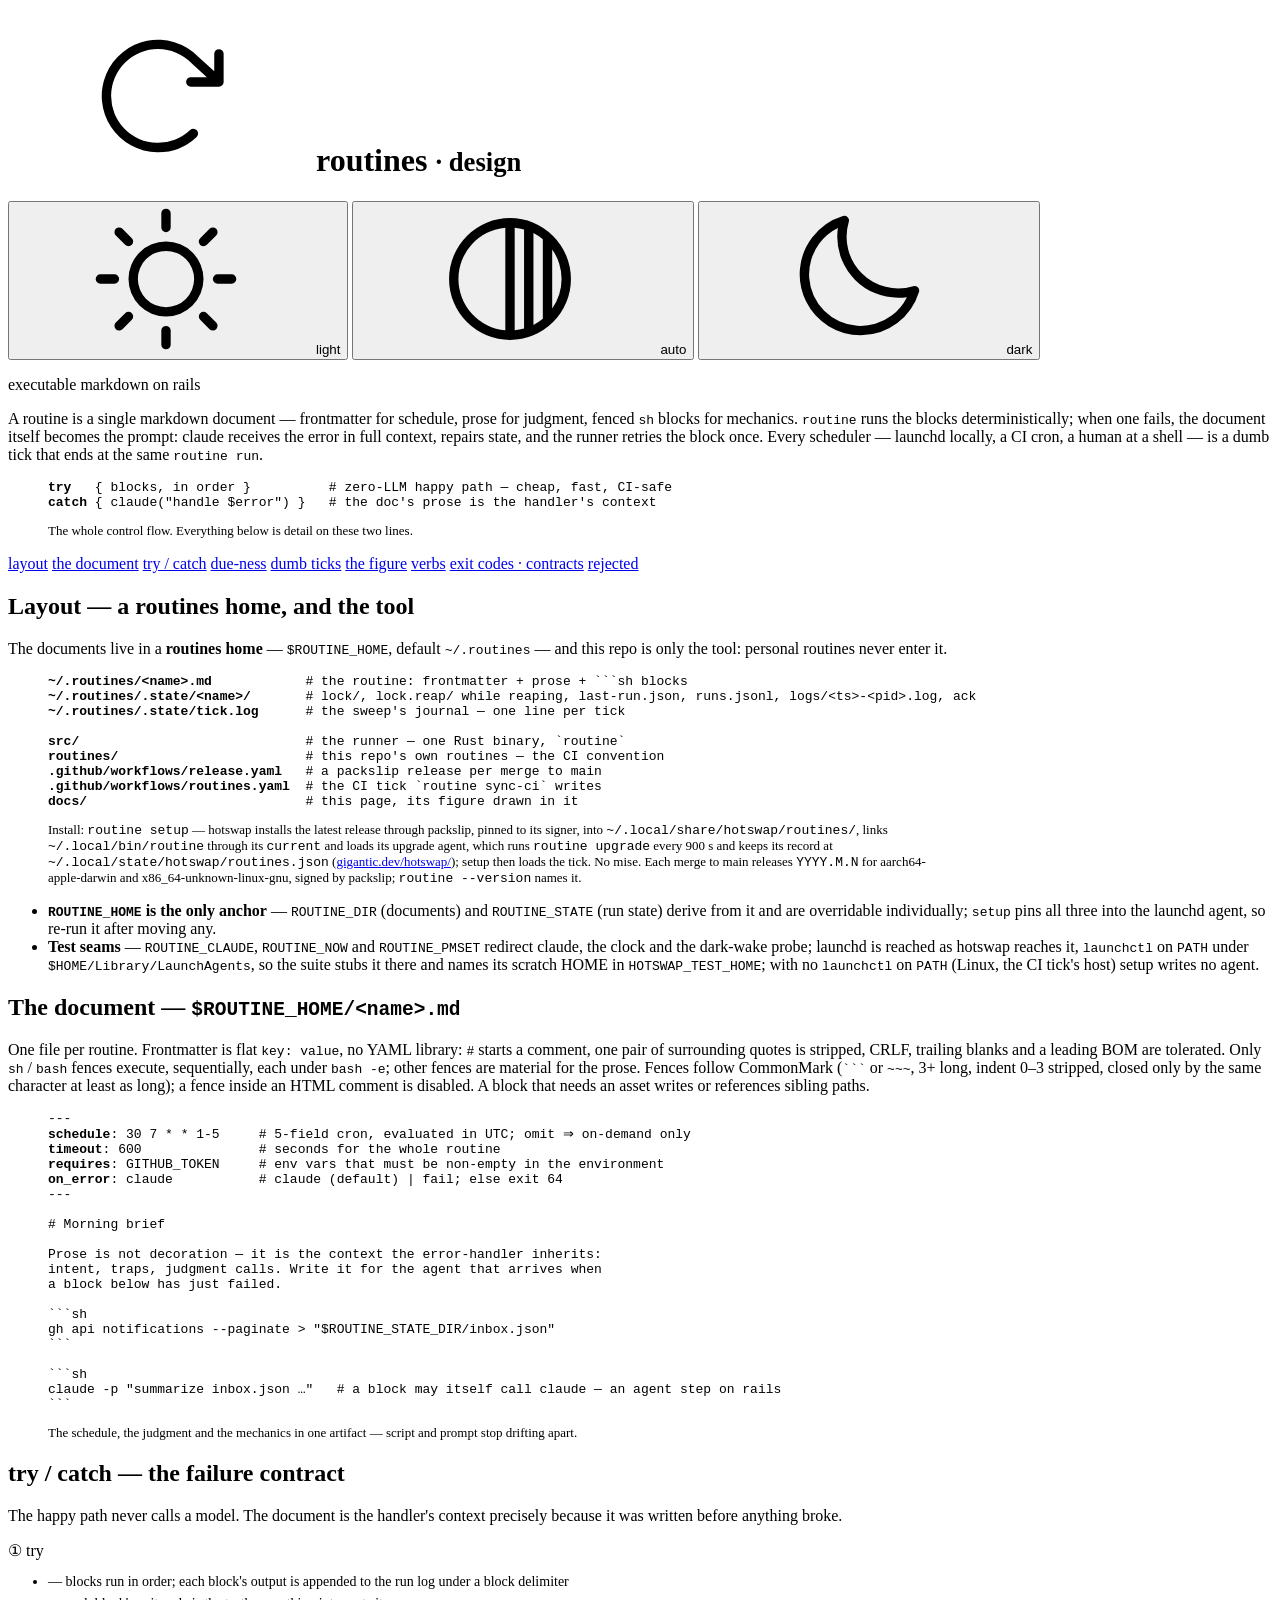
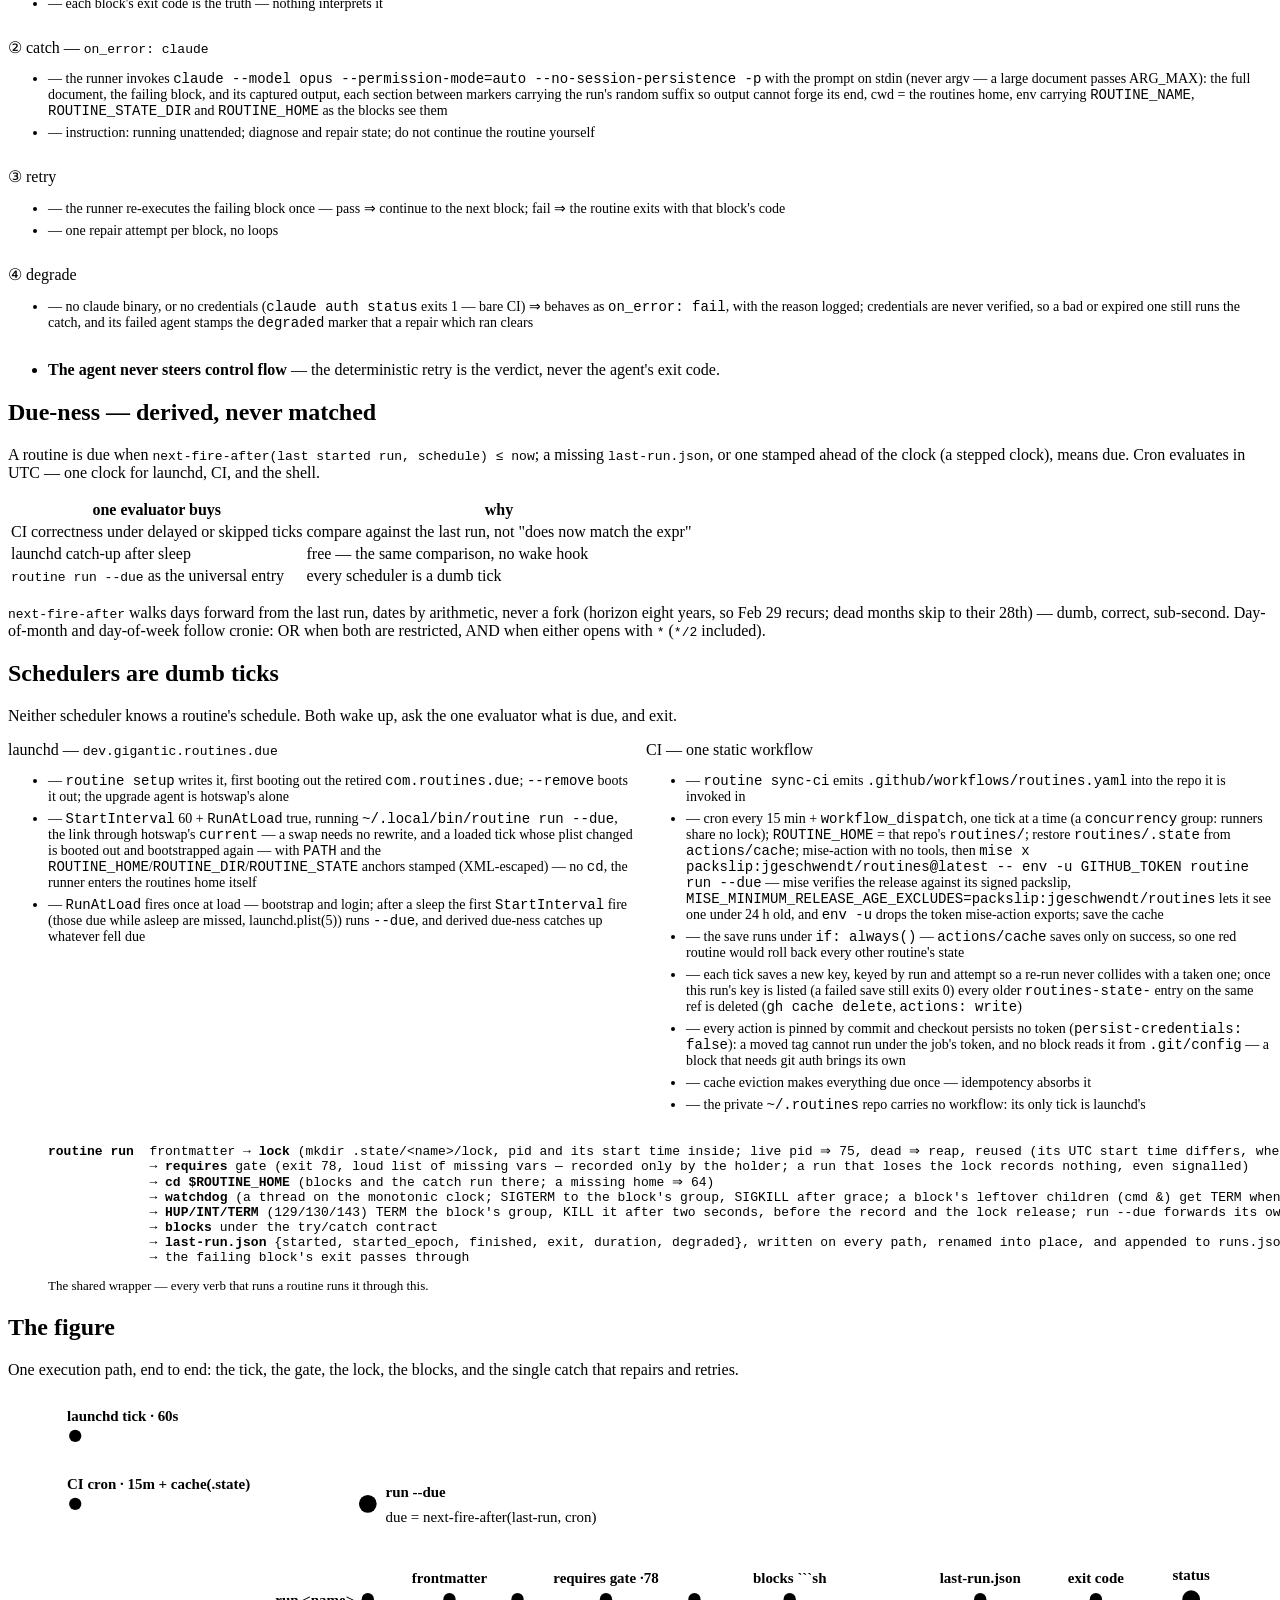
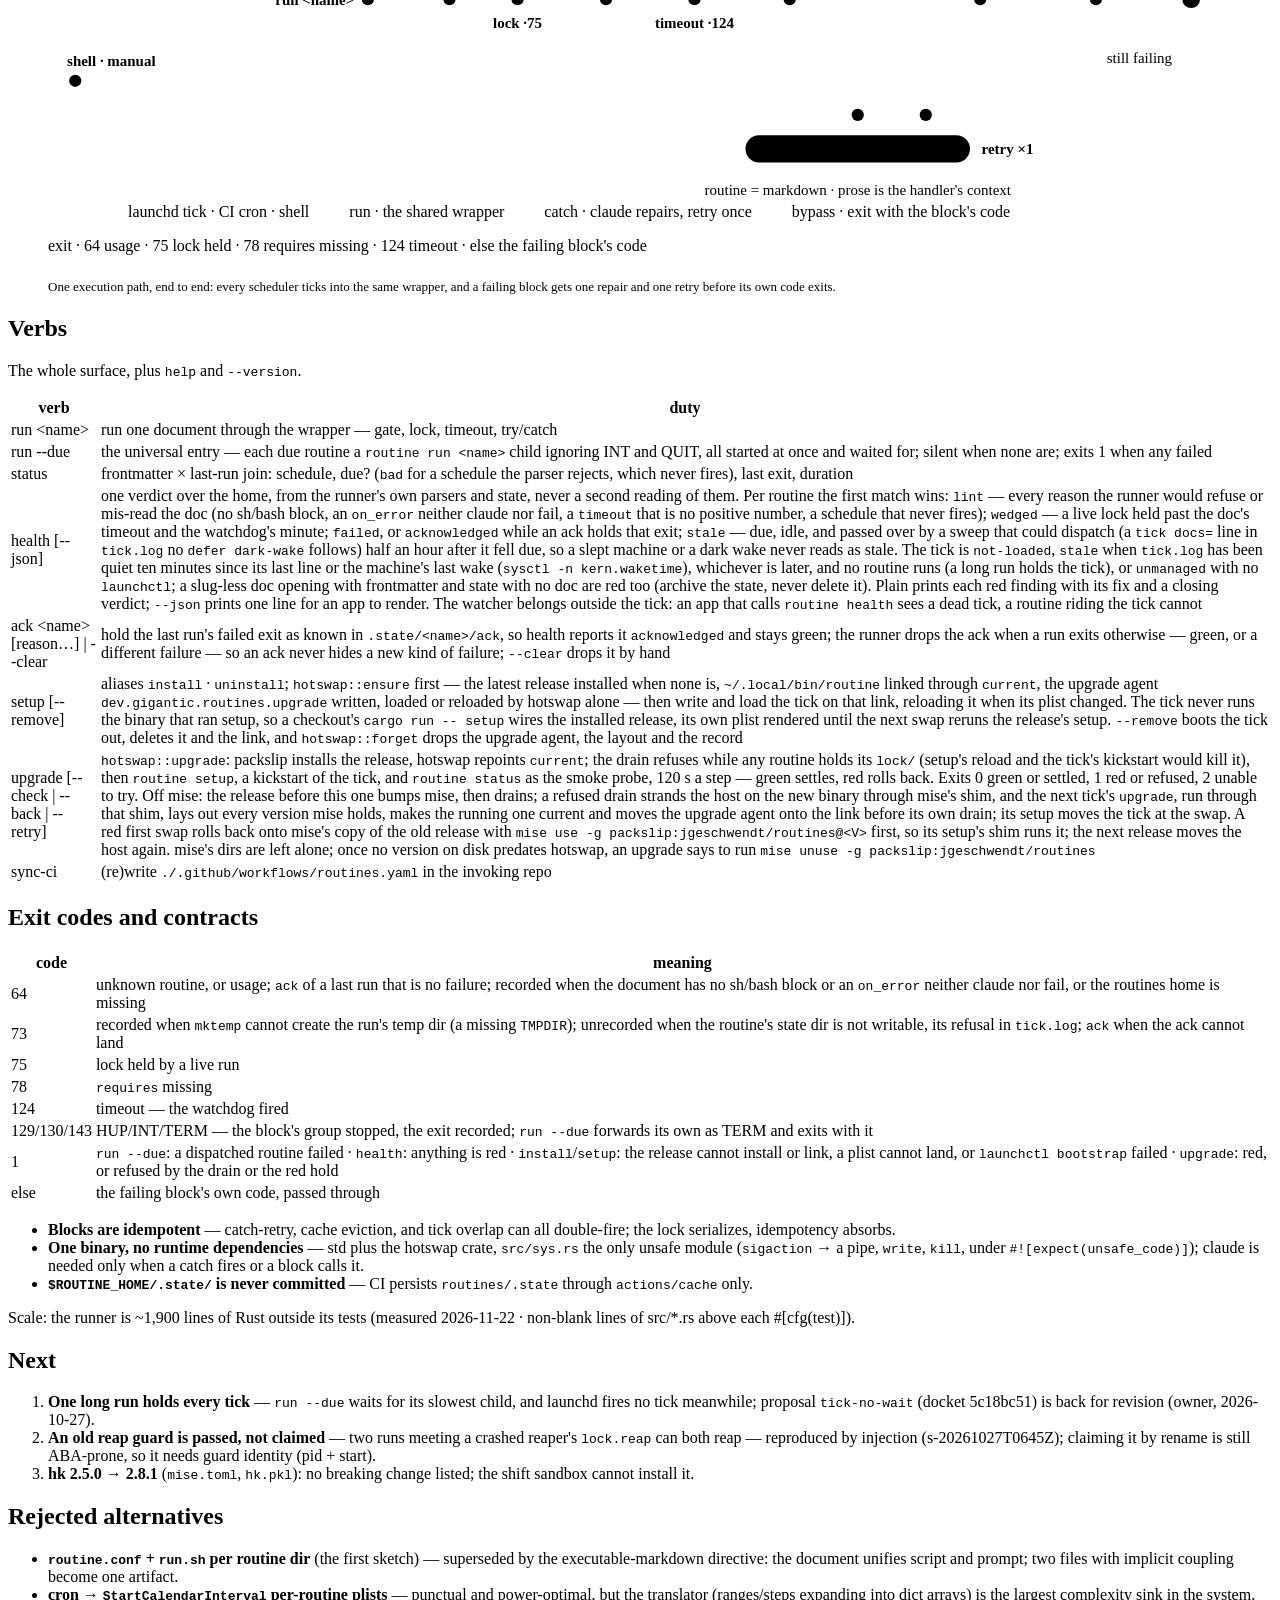
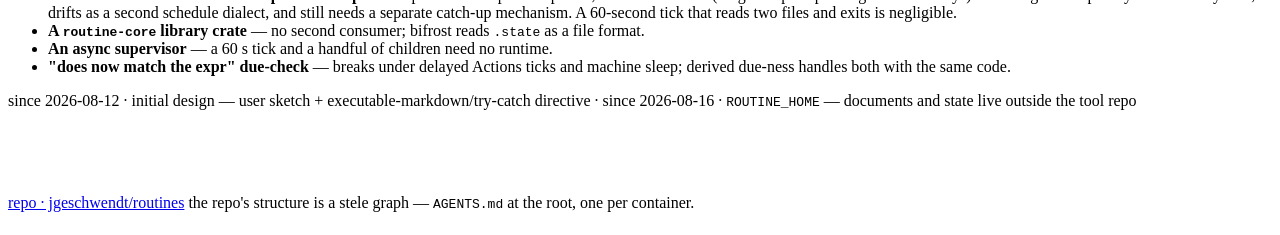
==== docs/index.html @ f1cdd120 "health: a wake is not a stale tick The tick's quiet is measured from the later of tick.log's last li" ====
<!doctype html>
<html lang="en" class="ui">
<head>
<meta charset="utf-8" />
<meta name="viewport" content="width=device-width, initial-scale=1" />
<title>routines — design</title>
<link rel="stylesheet" href="https://gigantic.dev/ui/ui.css" />
<link rel="stylesheet" href="https://gigantic.dev/ui/docs.css" />
<link rel="stylesheet" href="page.css" />
<link rel="icon" href="data:image/svg+xml,%3Csvg xmlns='http://www.w3.org/2000/svg' viewBox='0 0 16 16'%3E%3Crect width='16' height='16' rx='3' fill='%23476349'/%3E%3Cg transform='translate(2.4 2.4) scale(0.0437)' fill='white'%3E%3Cpath d='M240,56v48a8,8,0,0,1-8,8H184a8,8,0,0,1,0-16H211.4L184.81,71.64l-.25-.24a80,80,0,1,0-1.67,114.78,8,8,0,0,1,11,11.63A95.44,95.44,0,0,1,128,224h-1.32A96,96,0,1,1,195.75,60L224,85.8V56a8,8,0,1,1,16,0Z'/%3E%3C/g%3E%3C/svg%3E" />
</head>
<body data-page="design">
<svg xmlns="http://www.w3.org/2000/svg" style="display:none" aria-hidden="true">
<!-- Phosphor Icons (regular), MIT (c) 2023 Phosphor Icons — via jgeschwendt/ui icons/ -->
<symbol id="ph-arrow-clockwise" viewBox="0 0 256 256" fill="currentColor"><path d="M240,56v48a8,8,0,0,1-8,8H184a8,8,0,0,1,0-16H211.4L184.81,71.64l-.25-.24a80,80,0,1,0-1.67,114.78,8,8,0,0,1,11,11.63A95.44,95.44,0,0,1,128,224h-1.32A96,96,0,1,1,195.75,60L224,85.8V56a8,8,0,1,1,16,0Z"/></symbol>
<symbol id="ph-circle-half" viewBox="0 0 256 256" fill="currentColor"><path d="M128,24A104,104,0,1,0,232,128,104.11,104.11,0,0,0,128,24Zm8,16.37a86.4,86.4,0,0,1,16,3V212.67a86.4,86.4,0,0,1-16,3Zm32,9.26a87.81,87.81,0,0,1,16,10.54V195.83a87.81,87.81,0,0,1-16,10.54ZM40,128a88.11,88.11,0,0,1,80-87.63V215.63A88.11,88.11,0,0,1,40,128Zm160,50.54V77.46a87.82,87.82,0,0,1,0,101.08Z"/></symbol>
<symbol id="ph-moon" viewBox="0 0 256 256" fill="currentColor"><path d="M233.54,142.23a8,8,0,0,0-8-2,88.08,88.08,0,0,1-109.8-109.8,8,8,0,0,0-10-10,104.84,104.84,0,0,0-52.91,37A104,104,0,0,0,136,224a103.09,103.09,0,0,0,62.52-20.88,104.84,104.84,0,0,0,37-52.91A8,8,0,0,0,233.54,142.23ZM188.9,190.34A88,88,0,0,1,65.66,67.11a89,89,0,0,1,31.4-26A106,106,0,0,0,96,56,104.11,104.11,0,0,0,200,160a106,106,0,0,0,14.92-1.06A89,89,0,0,1,188.9,190.34Z"/></symbol>
<symbol id="ph-sun" viewBox="0 0 256 256" fill="currentColor"><path d="M120,40V16a8,8,0,0,1,16,0V40a8,8,0,0,1-16,0Zm72,88a64,64,0,1,1-64-64A64.07,64.07,0,0,1,192,128Zm-16,0a48,48,0,1,0-48,48A48.05,48.05,0,0,0,176,128ZM58.34,69.66A8,8,0,0,0,69.66,58.34l-16-16A8,8,0,0,0,42.34,53.66Zm0,116.68-16,16a8,8,0,0,0,11.32,11.32l16-16a8,8,0,0,0-11.32-11.32ZM192,72a8,8,0,0,0,5.66-2.34l16-16a8,8,0,0,0-11.32-11.32l-16,16A8,8,0,0,0,192,72Zm5.66,114.34a8,8,0,0,0-11.32,11.32l16,16a8,8,0,0,0,11.32-11.32ZM48,128a8,8,0,0,0-8-8H16a8,8,0,0,0,0,16H40A8,8,0,0,0,48,128Zm80,80a8,8,0,0,0-8,8v24a8,8,0,0,0,16,0V216A8,8,0,0,0,128,208Zm112-88H216a8,8,0,0,0,0,16h24a8,8,0,0,0,0-16Z"/></symbol>
</svg>

<header class="appbar">
  <h1 class="appbar-title">
    <svg class="icon" aria-hidden="true"><use href="#ph-arrow-clockwise" /></svg>
    routines <small>· design</small>
  </h1>
  <span class="spacer"></span>
  <div class="segmented" role="group" aria-label="theme">
    <button type="button" data-theme-set="light" aria-pressed="false" title="light">
      <svg class="icon icon-sm" aria-hidden="true"><use href="#ph-sun" /></svg>light
    </button>
    <button type="button" data-theme-set="auto" aria-pressed="true" title="follow the system">
      <svg class="icon icon-sm" aria-hidden="true"><use href="#ph-circle-half" /></svg>auto
    </button>
    <button type="button" data-theme-set="dark" aria-pressed="false" title="dark">
      <svg class="icon icon-sm" aria-hidden="true"><use href="#ph-moon" /></svg>dark
    </button>
  </div>
</header>

<main class="docs-shell" data-container>

<header class="stack">
  <p class="eyebrow">executable markdown on rails</p>
  <p class="lead docs-lead">A routine is a single markdown document — frontmatter for schedule,
    prose for judgment, fenced <code class="code">sh</code> blocks for mechanics.
    <code class="code">routine</code> runs the blocks deterministically; when one
    fails, the document itself becomes the prompt: claude receives the error in full
    context, repairs state, and the runner retries the block once. Every scheduler —
    launchd locally, a CI cron, a human at a shell — is a dumb tick that ends at the
    same <code class="code">routine run</code>.</p>
  <figure class="snippet-figure">
<pre class="snippet"><b>try</b>   { blocks, in order }          <i># zero-LLM happy path — cheap, fast, CI-safe</i>
<b>catch</b> { claude("handle $error") }   <i># the doc's prose is the handler's context</i></pre>
    <figcaption>The whole control flow. Everything below is detail on these two lines.</figcaption>
  </figure>
  <nav class="row docs-toc" aria-label="sections">
    <a class="pill" href="#layout">layout</a>
    <a class="pill" href="#document">the document</a>
    <a class="pill" href="#try-catch">try / catch</a>
    <a class="pill" href="#due-ness">due-ness</a>
    <a class="pill" href="#ticks">dumb ticks</a>
    <a class="pill" href="#figure">the figure</a>
    <a class="pill" href="#verbs">verbs</a>
    <a class="pill" href="#contracts">exit codes · contracts</a>
    <a class="pill" href="#rejected">rejected</a>
  </nav>
</header>

<section class="docs-section" id="layout" data-component="layout">
  <header>
    <h2 class="h2">Layout — a routines home, and the tool</h2>
    <p class="docs-note">The documents live in a <b>routines home</b> —
      <code class="code">$ROUTINE_HOME</code>, default <code class="code">~/.routines</code> —
      and this repo is only the tool: personal routines never enter it.</p>
  </header>
  <figure class="snippet-figure">
<pre class="snippet"><b>~/.routines/&lt;name&gt;.md</b>            <i># the routine: frontmatter + prose + ```sh blocks</i>
<b>~/.routines/.state/&lt;name&gt;/</b>       <i># lock/, lock.reap/ while reaping, last-run.json, runs.jsonl, logs/&lt;ts&gt;-&lt;pid&gt;.log, ack</i>
<b>~/.routines/.state/tick.log</b>      <i># the sweep's journal — one line per tick</i>

<b>src/</b>                             <i># the runner — one Rust binary, `routine`</i>
<b>routines/</b>                        <i># this repo's own routines — the CI convention</i>
<b>.github/workflows/release.yaml</b>   <i># a packslip release per merge to main</i>
<b>.github/workflows/routines.yaml</b>  <i># the CI tick `routine sync-ci` writes</i>
<b>docs/</b>                            <i># this page, its figure drawn in it</i></pre>
    <figcaption>Install: <code class="code">routine setup</code> — hotswap installs the latest release through packslip, pinned to its signer, into <code class="code">~/.local/share/hotswap/routines/</code>, links <code class="code">~/.local/bin/routine</code> through its <code class="code">current</code> and loads its upgrade agent, which runs <code class="code">routine upgrade</code> every 900 s and keeps its record at <code class="code">~/.local/state/hotswap/routines.json</code> (<a href="https://gigantic.dev/hotswap/">gigantic.dev/hotswap/</a>); setup then loads the tick. No mise. Each merge to main releases <code class="code">YYYY.M.N</code> for aarch64-apple-darwin and x86_64-unknown-linux-gnu, signed by packslip; <code class="code">routine --version</code> names it.</figcaption>
  </figure>
  <ul class="stack" role="list">
    <li data-anchor="home"><strong><code class="code">ROUTINE_HOME</code> is the only anchor</strong> — <code class="code">ROUTINE_DIR</code> (documents) and <code class="code">ROUTINE_STATE</code> (run state) derive from it and are overridable individually; <code class="code">setup</code> pins all three into the launchd agent, so re-run it after moving any.</li>
    <li data-anchor="seams"><strong>Test seams</strong> — <code class="code">ROUTINE_CLAUDE</code>, <code class="code">ROUTINE_NOW</code> and <code class="code">ROUTINE_PMSET</code> redirect claude, the clock and the dark-wake probe; launchd is reached as hotswap reaches it, <code class="code">launchctl</code> on <code class="code">PATH</code> under <code class="code">$HOME/Library/LaunchAgents</code>, so the suite stubs it there and names its scratch HOME in <code class="code">HOTSWAP_TEST_HOME</code>; with no <code class="code">launchctl</code> on <code class="code">PATH</code> (Linux, the CI tick's host) setup writes no agent.</li>
  </ul>
</section>

<section class="docs-section" id="document" data-component="document">
  <header>
    <h2 class="h2">The document — <code class="code">$ROUTINE_HOME/&lt;name&gt;.md</code></h2>
    <p class="docs-note">One file per routine. Frontmatter is flat
      <code class="code">key: value</code>, no YAML library: <code class="code"> #</code> starts a comment,
      one pair of surrounding quotes is stripped, CRLF, trailing blanks and a leading BOM are tolerated.
      Only <code class="code">sh</code> / <code class="code">bash</code> fences execute,
      sequentially, each under <code class="code">bash -e</code>; other fences are
      material for the prose. Fences follow CommonMark (<code class="code">```</code> or
      <code class="code">~~~</code>, 3+ long, indent 0–3 stripped, closed only by the same
      character at least as long); a fence inside an HTML comment is disabled. A block that needs an asset writes or references
      sibling paths.</p>
  </header>
  <figure class="snippet-figure">
<pre class="snippet">---
<b>schedule</b>: 30 7 * * 1-5     <i># 5-field cron, evaluated in UTC; omit ⇒ on-demand only</i>
<b>timeout</b>: 600               <i># seconds for the whole routine</i>
<b>requires</b>: GITHUB_TOKEN     <i># env vars that must be non-empty in the environment</i>
<b>on_error</b>: claude           <i># claude (default) | fail; else exit 64</i>
---

# Morning brief

Prose is not decoration — it is the context the error-handler inherits:
intent, traps, judgment calls. Write it for the agent that arrives when
a block below has just failed.

```sh
gh api notifications --paginate &gt; "$ROUTINE_STATE_DIR/inbox.json"
```

```sh
claude -p "summarize inbox.json …"   <i># a block may itself call claude — an agent step on rails</i>
```</pre>
    <figcaption>The schedule, the judgment and the mechanics in one artifact — script and prompt stop drifting apart.</figcaption>
  </figure>
</section>

<section class="docs-section" id="try-catch" data-component="try-catch">
  <header>
    <h2 class="h2">try / catch — the failure contract</h2>
    <p class="docs-note">The happy path never calls a model. The document is the
      handler's context precisely because it was written before anything broke.</p>
  </header>
  <div class="stations stations-detail">
    <div class="panel" data-station="try">
      <div class="panel-head">① try</div>
      <div class="panel-body">
        <ul role="list">
          <li>blocks run in order; each block's output is appended to the run log under a block delimiter</li>
          <li>each block's exit code is the truth — nothing interprets it</li>
        </ul>
      </div>
    </div>
    <div class="panel" data-station="catch">
      <div class="panel-head">② catch — <code class="code">on_error: claude</code></div>
      <div class="panel-body">
        <ul role="list">
          <li>the runner invokes <code class="code">claude --model opus --permission-mode=auto --no-session-persistence -p</code> with the prompt on stdin (never argv — a large document passes ARG_MAX): the full document, the failing block, and its captured output, each section between markers carrying the run's random suffix so output cannot forge its end, cwd = the routines home, env carrying <code class="code">ROUTINE_NAME</code>, <code class="code">ROUTINE_STATE_DIR</code> and <code class="code">ROUTINE_HOME</code> as the blocks see them</li>
          <li>instruction: running unattended; diagnose and repair state; do not continue the routine yourself</li>
        </ul>
      </div>
    </div>
    <div class="panel" data-station="retry">
      <div class="panel-head">③ retry</div>
      <div class="panel-body">
        <ul role="list">
          <li>the runner re-executes the failing block once — pass ⇒ continue to the next block; fail ⇒ the routine exits with that block's code</li>
          <li>one repair attempt per block, no loops</li>
        </ul>
      </div>
    </div>
    <div class="panel" data-station="degrade">
      <div class="panel-head">④ degrade</div>
      <div class="panel-body">
        <ul role="list">
          <li>no claude binary, or no credentials (<code class="code">claude auth status</code> exits 1 — bare CI) ⇒ behaves as <code class="code">on_error: fail</code>, with the reason logged; credentials are never verified, so a bad or expired one still runs the catch, and its failed agent stamps the <code class="code">degraded</code> marker that a repair which ran clears</li>
        </ul>
      </div>
    </div>
  </div>
  <ul class="stack" role="list">
    <li data-invariant="deterministic-verdict"><strong>The agent never steers control flow</strong> — the deterministic retry is the verdict, never the agent's exit code.</li>
  </ul>
</section>

<section class="docs-section" id="due-ness" data-component="due-ness">
  <header>
    <h2 class="h2">Due-ness — derived, never matched</h2>
    <p class="docs-note">A routine is due when
      <code class="code">next-fire-after(last started run, schedule) ≤ now</code>; a
      missing <code class="code">last-run.json</code>, or one stamped ahead of the clock (a stepped clock), means due. Cron evaluates in UTC —
      one clock for launchd, CI, and the shell.</p>
  </header>
  <div class="table-wrap">
    <table data-table>
      <thead><tr><th>one evaluator buys</th><th>why</th></tr></thead>
      <tbody>
        <tr data-buys="ci"><td>CI correctness under delayed or skipped ticks</td><td>compare against the last run, not "does now match the expr"</td></tr>
        <tr data-buys="catch-up"><td>launchd catch-up after sleep</td><td>free — the same comparison, no wake hook</td></tr>
        <tr data-buys="entry"><td><code class="code">routine run --due</code> as the universal entry</td><td>every scheduler is a dumb tick</td></tr>
      </tbody>
    </table>
  </div>
  <p class="docs-note plan-coda"><code class="code">next-fire-after</code>
    walks days forward from the last run, dates by arithmetic, never a fork (horizon
    eight years, so Feb 29 recurs; dead months skip to their 28th) — dumb, correct, sub-second. Day-of-month and
    day-of-week follow cronie: OR when both are restricted, AND when either opens with
    <code class="code">*</code> (<code class="code">*/2</code> included).</p>
</section>

<section class="docs-section" id="ticks" data-component="ticks">
  <header>
    <h2 class="h2">Schedulers are dumb ticks</h2>
    <p class="docs-note">Neither scheduler knows a routine's schedule. Both wake up,
      ask the one evaluator what is due, and exit.</p>
  </header>
  <div class="stations">
    <div class="panel" data-station="launchd">
      <div class="panel-head">launchd — <code class="code">dev.gigantic.routines.due</code></div>
      <div class="panel-body">
        <ul role="list">
          <li><code class="code">routine setup</code> writes it, first booting out the retired <code class="code">com.routines.due</code>; <code class="code">--remove</code> boots it out; the upgrade agent is hotswap's alone</li>
          <li><code class="code">StartInterval</code> 60 + <code class="code">RunAtLoad</code> true, running <code class="code">~/.local/bin/routine run --due</code>, the link through hotswap's <code class="code">current</code> — a swap needs no rewrite, and a loaded tick whose plist changed is booted out and bootstrapped again — with <code class="code">PATH</code> and the <code class="code">ROUTINE_HOME</code>/<code class="code">ROUTINE_DIR</code>/<code class="code">ROUTINE_STATE</code> anchors stamped (XML-escaped) — no <code class="code">cd</code>, the runner enters the routines home itself</li>
          <li><code class="code">RunAtLoad</code> fires once at load — bootstrap and login; after a sleep the first <code class="code">StartInterval</code> fire (those due while asleep are missed, launchd.plist(5)) runs <code class="code">--due</code>, and derived due-ness catches up whatever fell due</li>
        </ul>
      </div>
    </div>
    <div class="panel" data-station="ci">
      <div class="panel-head">CI — one static workflow</div>
      <div class="panel-body">
        <ul role="list">
          <li><code class="code">routine sync-ci</code> emits <code class="code">.github/workflows/routines.yaml</code> into the repo it is invoked in</li>
          <li>cron every 15 min + <code class="code">workflow_dispatch</code>, one tick at a time (a <code class="code">concurrency</code> group: runners share no lock); <code class="code">ROUTINE_HOME</code> = that repo's <code class="code">routines/</code>; restore <code class="code">routines/.state</code> from <code class="code">actions/cache</code>; mise-action with no tools, then <code class="code">mise x packslip:jgeschwendt/routines@latest -- env -u GITHUB_TOKEN routine run --due</code> — mise verifies the release against its signed packslip, <code class="code">MISE_MINIMUM_RELEASE_AGE_EXCLUDES=packslip:jgeschwendt/routines</code> lets it see one under 24 h old, and <code class="code">env -u</code> drops the token mise-action exports; save the cache</li>
          <li>the save runs under <code class="code">if: always()</code> — <code class="code">actions/cache</code> saves only on success, so one red routine would roll back every other routine's state</li>
          <li>each tick saves a new key, keyed by run and attempt so a re-run never collides with a taken one; once this run's key is listed (a failed save still exits 0) every older <code class="code">routines-state-</code> entry on the same ref is deleted (<code class="code">gh cache delete</code>, <code class="code">actions: write</code>)</li>
          <li>every action is pinned by commit and checkout persists no token (<code class="code">persist-credentials: false</code>): a moved tag cannot run under the job's token, and no block reads it from <code class="code">.git/config</code> — a block that needs git auth brings its own</li>
          <li>cache eviction makes everything due once — idempotency absorbs it</li>
          <li>the private <code class="code">~/.routines</code> repo carries no workflow: its only tick is launchd's</li>
        </ul>
      </div>
    </div>
  </div>
  <figure class="snippet-figure">
<pre class="snippet"><b>routine run</b>  frontmatter → <b>lock</b> (mkdir .state/&lt;name&gt;/lock, pid and its start time inside; live pid ⇒ 75, dead ⇒ reap, reused (its UTC start time differs, where ps can read it) ⇒ reap, no pid ⇒ held for a minute; no lock age frees a live pid — a sleep or a lowered timeout ages a live holder's too; a reap runs under a mkdir lock.reap guard and re-judges inside it, so two reapers never both win — a fresh guard ⇒ 75, one a minute old is a crashed reaper's)
             → <b>requires</b> gate (exit 78, loud list of missing vars — recorded only by the holder; a run that loses the lock records nothing, even signalled)
             → <b>cd $ROUTINE_HOME</b> (blocks and the catch run there; a missing home ⇒ 64)
             → <b>watchdog</b> (a thread on the monotonic clock; SIGTERM to the block's group, SIGKILL after grace; a block's leftover children (cmd &amp;) get TERM when it exits; a block or agent started past the deadline is TERMed within a second, once exec'd, and KILLed with the rest; a sequence still not done a second after the KILL is KILLed too, with any child it forked meanwhile, so the watch is bounded; exit 124, and a catch that outlives the deadline skips its retry)
             → <b>HUP/INT/TERM</b> (129/130/143) TERM the block's group, KILL it after two seconds, before the record and the lock release; run --due forwards its own as TERM to every routine it runs
             → <b>blocks</b> under the try/catch contract
             → <b>last-run.json</b> {started, started_epoch, finished, exit, duration, degraded}, written on every path, renamed into place, and appended to runs.jsonl
             → the failing block's exit passes through</pre>
    <figcaption>The shared wrapper — every verb that runs a routine runs it through this.</figcaption>
  </figure>
</section>

<section class="docs-section" id="figure" data-component="figure">
  <header>
    <h2 class="h2">The figure</h2>
    <p class="docs-note">One execution path, end to end: the tick, the gate, the lock,
      the blocks, and the single catch that repairs and retries.</p>
  </header>
  <figure class="figure">
    <div class="xpath-frame">
      <svg class="xpath" viewBox="0 0 1740 600" role="img" aria-label="One execution path through the runner as a transit map: launchd tick, CI cron and a shell converge on run --due and run &lt;name&gt;; then frontmatter, lock (75), requires gate (78), timeout (124), blocks, last-run.json, exit code and status; the catch loop from blocks through claude to a single retry, and a dashed bypass to the exit code when still failing.">
        <g aria-hidden="true">
          <path class="tick" d="M40 60H470V160M40 160H470M40 420H470V300" />
          <path class="run" d="M470 160V300H1680" />
          <path class="catch" d="M1090 300V470H1290V300" />
          <path class="bypass" d="M1290 470H1540V300" />
          <circle class="tick" cx="40" cy="60" r="9" />
          <circle class="tick" cx="40" cy="160" r="9" />
          <circle class="tick" cx="40" cy="420" r="9" />
          <circle cx="470" cy="160" r="13" />
          <circle cx="470" cy="300" r="9" />
          <circle cx="590" cy="300" r="9" />
          <circle cx="690" cy="300" r="9" />
          <circle cx="820" cy="300" r="9" />
          <circle cx="950" cy="300" r="9" />
          <circle cx="1090" cy="300" r="9" />
          <circle cx="1370" cy="300" r="9" />
          <circle cx="1540" cy="300" r="9" />
          <circle cx="1680" cy="300" r="13" />
          <circle class="catch" cx="1190" cy="470" r="9" />
          <circle class="catch" cx="1290" cy="470" r="9" />
          <rect class="pill" x="1025" y="500" width="330" height="40" rx="20" />
          <text x="28" y="38">launchd tick · 60s</text>
          <text x="28" y="138">CI cron · 15m + cache(.state)</text>
          <text x="28" y="398">shell · manual</text>
          <text x="496" y="150">run --due</text>
          <text class="sub" x="496" y="186">due = next-fire-after(last-run, cron)</text>
          <text x="450" y="308" text-anchor="end">run &lt;name&gt;</text>
          <text x="590" y="276" text-anchor="middle">frontmatter</text>
          <text x="690" y="342" text-anchor="middle">lock ·75</text>
          <text x="820" y="276" text-anchor="middle">requires gate ·78</text>
          <text x="950" y="342" text-anchor="middle">timeout ·124</text>
          <text x="1090" y="276" text-anchor="middle">blocks ```sh</text>
          <text x="1370" y="276" text-anchor="middle">last-run.json</text>
          <text x="1540" y="276" text-anchor="middle">exit code</text>
          <text x="1680" y="272" text-anchor="middle">status</text>
          <text class="pill" x="1190" y="528" text-anchor="middle">claude · handle $error</text>
          <text x="1372" y="528">retry ×1</text>
          <text class="note" x="1556" y="394">still failing</text>
          <text class="note" x="1190" y="588" text-anchor="middle">routine = markdown · prose is the handler's context</text>
        </g>
      </svg>
      <ul class="xpath-key" role="list">
        <li><svg aria-hidden="true"><path class="tick" d="M2 4H38" /></svg>launchd tick · CI cron · shell</li>
        <li><svg aria-hidden="true"><path class="run" d="M2 4H38" /></svg>run · the shared wrapper</li>
        <li><svg aria-hidden="true"><path class="catch" d="M2 4H38" /></svg>catch · claude repairs, retry once</li>
        <li><svg aria-hidden="true"><path class="bypass" d="M2 4H38" /></svg>bypass · exit with the block's code</li>
      </ul>
      <p class="xpath-exits">exit · 64 usage · 75 lock held · 78 requires missing · 124 timeout · else the failing block's code</p>
    </div>
    <figcaption>One execution path, end to end: every scheduler ticks into the same wrapper, and a failing block gets one repair and one retry before its own code exits.</figcaption>
  </figure>
</section>

<section class="docs-section" id="verbs" data-component="verbs">
  <header>
    <h2 class="h2">Verbs</h2>
    <p class="docs-note">The whole surface, plus <code class="code">help</code> and <code class="code">--version</code>.</p>
  </header>
  <div class="table-wrap">
    <table data-table>
      <thead><tr><th>verb</th><th>duty</th></tr></thead>
      <tbody>
        <tr data-verb="run"><td class="table-mono">run &lt;name&gt;</td><td>run one document through the wrapper — gate, lock, timeout, try/catch</td></tr>
        <tr data-verb="run-due"><td class="table-mono">run --due</td><td>the universal entry — each due routine a <code class="code">routine run &lt;name&gt;</code> child ignoring INT and QUIT, all started at once and waited for; silent when none are; exits 1 when any failed</td></tr>
        <tr data-verb="status"><td class="table-mono">status</td><td>frontmatter × last-run join: schedule, due? (<code class="code">bad</code> for a schedule the parser rejects, which never fires), last exit, duration</td></tr>
        <tr data-verb="health"><td class="table-mono">health [--json]</td><td>one verdict over the home, from the runner's own parsers and state, never a second reading of them. Per routine the first match wins: <code class="code">lint</code> — every reason the runner would refuse or mis-read the doc (no sh/bash block, an <code class="code">on_error</code> neither claude nor fail, a <code class="code">timeout</code> that is no positive number, a schedule that never fires); <code class="code">wedged</code> — a live lock held past the doc's timeout and the watchdog's minute; <code class="code">failed</code>, or <code class="code">acknowledged</code> while an ack holds that exit; <code class="code">stale</code> — due, idle, and passed over by a sweep that could dispatch (a <code class="code">tick docs=</code> line in <code class="code">tick.log</code> no <code class="code">defer dark-wake</code> follows) half an hour after it fell due, so a slept machine or a dark wake never reads as stale. The tick is <code class="code">not-loaded</code>, <code class="code">stale</code> when <code class="code">tick.log</code> has been quiet ten minutes since its last line or the machine's last wake (<code class="code">sysctl -n kern.waketime</code>), whichever is later, and no routine runs (a long run holds the tick), or <code class="code">unmanaged</code> with no <code class="code">launchctl</code>; a slug-less doc opening with frontmatter and state with no doc are red too (archive the state, never delete it). Plain prints each red finding with its fix and a closing verdict; <code class="code">--json</code> prints one line for an app to render. The watcher belongs outside the tick: an app that calls <code class="code">routine health</code> sees a dead tick, a routine riding the tick cannot</td></tr>
        <tr data-verb="ack"><td class="table-mono">ack &lt;name&gt; [reason…] | --clear</td><td>hold the last run's failed exit as known in <code class="code">.state/&lt;name&gt;/ack</code>, so health reports it <code class="code">acknowledged</code> and stays green; the runner drops the ack when a run exits otherwise — green, or a different failure — so an ack never hides a new kind of failure; <code class="code">--clear</code> drops it by hand</td></tr>
        <tr data-verb="setup"><td class="table-mono">setup [--remove]</td><td>aliases <code class="code">install</code> · <code class="code">uninstall</code>; <code class="code">hotswap::ensure</code> first — the latest release installed when none is, <code class="code">~/.local/bin/routine</code> linked through <code class="code">current</code>, the upgrade agent <code class="code">dev.gigantic.routines.upgrade</code> written, loaded or reloaded by hotswap alone — then write and load the tick on that link, reloading it when its plist changed. The tick never runs the binary that ran setup, so a checkout's <code class="code">cargo run -- setup</code> wires the installed release, its own plist rendered until the next swap reruns the release's setup. <code class="code">--remove</code> boots the tick out, deletes it and the link, and <code class="code">hotswap::forget</code> drops the upgrade agent, the layout and the record</tr>
        <tr data-verb="upgrade"><td class="table-mono">upgrade [--check | --back | --retry]</td><td><code class="code">hotswap::upgrade</code>: packslip installs the release, hotswap repoints <code class="code">current</code>; the drain refuses while any routine holds its <code class="code">lock/</code> (setup's reload and the tick's kickstart would kill it), then <code class="code">routine setup</code>, a kickstart of the tick, and <code class="code">routine status</code> as the smoke probe, 120 s a step — green settles, red rolls back. Exits 0 green or settled, 1 red or refused, 2 unable to try. Off mise: the release before this one bumps mise, then drains; a refused drain strands the host on the new binary through mise's shim, and the next tick's <code class="code">upgrade</code>, run through that shim, lays out every version mise holds, makes the running one current and moves the upgrade agent onto the link before its own drain; its setup moves the tick at the swap. A red first swap rolls back onto mise's copy of the old release with <code class="code">mise use -g packslip:jgeschwendt/routines@&lt;V&gt;</code> first, so its setup's shim runs it; the next release moves the host again. mise's dirs are left alone; once no version on disk predates hotswap, an upgrade says to run <code class="code">mise unuse -g packslip:jgeschwendt/routines</code></td></tr>
        <tr data-verb="sync-ci"><td class="table-mono">sync-ci</td><td>(re)write <code class="code">./.github/workflows/routines.yaml</code> in the invoking repo</td></tr>
      </tbody>
    </table>
  </div>
</section>

<section class="docs-section" id="contracts" data-component="contracts">
  <header>
    <h2 class="h2">Exit codes and contracts</h2>
  </header>
  <div class="table-wrap">
    <table data-table>
      <thead><tr><th>code</th><th>meaning</th></tr></thead>
      <tbody>
        <tr data-exit="64"><td class="table-mono">64</td><td>unknown routine, or usage; <code class="code">ack</code> of a last run that is no failure; recorded when the document has no sh/bash block or an <code class="code">on_error</code> neither claude nor fail, or the routines home is missing</td></tr>
        <tr data-exit="73"><td class="table-mono">73</td><td>recorded when <code class="code">mktemp</code> cannot create the run's temp dir (a missing <code class="code">TMPDIR</code>); unrecorded when the routine's state dir is not writable, its refusal in <code class="code">tick.log</code>; <code class="code">ack</code> when the ack cannot land</td></tr>
        <tr data-exit="75"><td class="table-mono">75</td><td>lock held by a live run</td></tr>
        <tr data-exit="78"><td class="table-mono">78</td><td><code class="code">requires</code> missing</td></tr>
        <tr data-exit="124"><td class="table-mono">124</td><td>timeout — the watchdog fired</td></tr>
        <tr data-exit="signal"><td class="table-mono">129/130/143</td><td>HUP/INT/TERM — the block's group stopped, the exit recorded; <code class="code">run --due</code> forwards its own as TERM and exits with it</td></tr>
        <tr data-exit="1"><td class="table-mono">1</td><td><code class="code">run --due</code>: a dispatched routine failed · <code class="code">health</code>: anything is red · <code class="code">install</code>/<code class="code">setup</code>: the release cannot install or link, a plist cannot land, or <code class="code">launchctl bootstrap</code> failed · <code class="code">upgrade</code>: red, or refused by the drain or the red hold</td></tr>
        <tr data-exit="else"><td class="table-mono">else</td><td>the failing block's own code, passed through</td></tr>
      </tbody>
    </table>
  </div>
  <ul class="stack" role="list">
    <li data-contract="idempotent"><strong>Blocks are idempotent</strong> — catch-retry, cache eviction, and tick overlap can all double-fire; the lock serializes, idempotency absorbs.</li>
    <li data-contract="one-binary"><strong>One binary, no runtime dependencies</strong> — std plus the hotswap crate, <code class="code">src/sys.rs</code> the only unsafe module (<code class="code">sigaction</code> → a pipe, <code class="code">write</code>, <code class="code">kill</code>, under <code class="code">#![expect(unsafe_code)]</code>); claude is needed only when a catch fires or a block calls it.</li>
    <li data-contract="state"><strong><code class="code">$ROUTINE_HOME/.state/</code> is never committed</strong> — CI persists <code class="code">routines/.state</code> through <code class="code">actions/cache</code> only.</li>
  </ul>
  <p class="docs-note plan-coda">Scale: the runner is ~1,900 lines of Rust outside its tests (measured 2026-11-22 · non-blank lines of src/*.rs above each #[cfg(test)]).</p>
</section>

<section class="docs-section" id="next-steps" data-component="next">
  <header>
    <h2 class="h2">Next</h2>
  </header>
  <ol class="stack" id="next">
    <li><strong>One long run holds every tick</strong> — <code class="code">run --due</code> waits for its slowest child, and launchd fires no tick meanwhile; proposal <code class="code">tick-no-wait</code> (docket 5c18bc51) is back for revision (owner, 2026-10-27).</li>
    <li><strong>An old reap guard is passed, not claimed</strong> — two runs meeting a crashed reaper's <code class="code">lock.reap</code> can both reap — reproduced by injection (s-20261027T0645Z); claiming it by rename is still ABA-prone, so it needs guard identity (pid + start).</li>
    <li><strong>hk 2.5.0 → 2.8.1</strong> (<code class="code">mise.toml</code>, <code class="code">hk.pkl</code>): no breaking change listed; the shift sandbox cannot install it.</li>
  </ol>
</section>

<section class="docs-section" id="rejected" data-component="rejected">
  <header>
    <h2 class="h2">Rejected alternatives</h2>
  </header>
  <ul class="stack" role="list">
    <li data-rejected="conf-run-sh"><strong><code class="code">routine.conf</code> + <code class="code">run.sh</code> per routine dir</strong> (the first sketch) — superseded by the executable-markdown directive: the document unifies script and prompt; two files with implicit coupling become one artifact.</li>
    <li data-rejected="calendar-interval"><strong>cron → <code class="code">StartCalendarInterval</code> per-routine plists</strong> — punctual and power-optimal, but the translator (ranges/steps expanding into dict arrays) is the largest complexity sink in the system, drifts as a second schedule dialect, and still needs a separate catch-up mechanism. A 60-second tick that reads two files and exits is negligible.</li>
    <li data-rejected="routine-core"><strong>A <code class="code">routine-core</code> library crate</strong> — no second consumer; bifrost reads <code class="code">.state</code> as a file format.</li>
    <li data-rejected="async"><strong>An async supervisor</strong> — a 60 s tick and a handful of children need no runtime.</li>
    <li data-rejected="match-now"><strong>"does now match the expr" due-check</strong> — breaks under delayed Actions ticks and machine sleep; derived due-ness handles both with the same code.</li>
  </ul>
  <p class="docs-note plan-coda">since 2026-08-12 · initial design — user sketch + executable-markdown/try-catch directive · since 2026-08-16 · <code class="code">ROUTINE_HOME</code> — documents and state live outside the tool repo</p>
</section>

<nav class="row link-row" aria-label="links">
  <a class="pill" href="https://github.com/jgeschwendt/routines">repo · jgeschwendt/routines</a>
  <span class="docs-note">the repo's structure is a stele graph — <code class="code">AGENTS.md</code> at the root, one per container.</span>
</nav>

</main>

<script>
/* The theme contract, verbatim from jgeschwendt/ui docs.js — same localStorage
   key, so a theme chosen on the ui pages is the theme this one opens in. */
const THEME_KEY = "ui-theme";
function applyTheme(mode) {
  const root = document.documentElement;
  if (mode === "auto") {
    root.removeAttribute("data-theme");
    localStorage.removeItem(THEME_KEY);
  } else {
    root.dataset.theme = mode;
    localStorage.setItem(THEME_KEY, mode);
  }
  for (const b of document.querySelectorAll("[data-theme-set]")) {
    b.setAttribute("aria-pressed", String(b.dataset.themeSet === mode));
  }
}
for (const b of document.querySelectorAll("[data-theme-set]")) {
  b.addEventListener("click", () => applyTheme(b.dataset.themeSet));
}
applyTheme(localStorage.getItem(THEME_KEY) || "auto");
</script>
</body>
</html>
---- docs/page.css ----
/* page.css — what is routines' alone. Tokens and components are ui.css's, the
   shell (container, measure, sections, toc, snippets) is docs.css's; both are
   linked from https://gigantic.dev/ui/, never copied here. */

.plan-coda {
  margin-top: 1rem;
}

pre.snippet b {
  color: var(--ui-fg);
  font-weight: 600;
}

pre.snippet i {
  color: var(--ui-fg-faint);
  font-style: normal;
}

figure.snippet-figure {
  margin-top: 1rem;
  max-width: 56rem;
}

figure.snippet-figure > pre.snippet {
  margin-top: 0;
}

figcaption {
  color: var(--ui-fg-faint);
  font-size: 0.8125rem;
  margin-top: 0.5rem;
}

.stations {
  display: grid;
  gap: 0.75rem;
  grid-template-columns: repeat(auto-fit, minmax(19rem, 1fr));
  margin-top: 1rem;
}

.stations .panel-body ul {
  color: var(--ui-fg-muted);
  display: grid;
  font-size: 0.875rem;
  gap: 0.375rem;
}

.stations .panel-body li::before {
  color: var(--ui-fg-faint);
  content: "— ";
}

.stations-detail {
  grid-template-columns: 1fr;
}

ul.exits {
  color: var(--ui-fg-muted);
  display: grid;
  font-size: 0.9375rem;
  gap: 0.5rem;
  margin-top: 1rem;
}

/* the execution-path figure — one inline svg on ui tokens; under its minimum
   width it scrolls inside its frame, never the page */
.xpath-frame {
  background: var(--ui-surface);
  border: 1px solid var(--ui-border);
  border-radius: var(--ui-radius-lg);
  overflow-x: auto;
  padding: var(--ui-space-4);
}

.xpath-frame > svg {
  display: block;
  min-width: 960px;
  width: 100%;
}

.xpath text {
  fill: var(--ui-fg);
  font-family: var(--ui-font-mono);
  font-size: 22px;
  font-weight: 600;
}

.xpath text.note {
  fill: var(--ui-fg-muted);
  font-family: var(--ui-font-sans);
  font-weight: 400;
}

.xpath text.pill {
  fill: var(--ui-accent-fg);
}

.xpath text.sub {
  fill: var(--ui-fg-muted);
  font-weight: 400;
}

.xpath rect.pill {
  fill: var(--ui-accent);
}

.xpath .bypass,
.xpath-key .bypass {
  stroke: var(--ui-fg-muted);
  stroke-dasharray: 10 8;
  stroke-width: 3;
}

.xpath .catch,
.xpath-key .catch {
  stroke: var(--ui-accent);
  stroke-width: 6;
}

.xpath .run,
.xpath-key .run {
  stroke: var(--ui-fg);
  stroke-width: 6;
}

.xpath .tick,
.xpath-key .tick {
  stroke: var(--ui-fg-muted);
  stroke-width: 3;
}

.xpath circle {
  fill: var(--ui-surface);
  stroke: var(--ui-fg);
  stroke-width: 3;
}

.xpath circle.catch {
  stroke: var(--ui-accent);
  stroke-width: 3;
}

.xpath circle.tick {
  stroke: var(--ui-fg-muted);
  stroke-width: 3;
}

.xpath path {
  fill: none;
  stroke-linecap: round;
  stroke-linejoin: round;
}

.xpath-exits {
  color: var(--ui-fg-muted);
  font-family: var(--ui-font-mono);
  font-size: var(--ui-text-sm);
  margin-top: var(--ui-space-2);
}

.xpath-key {
  color: var(--ui-fg-muted);
  display: flex;
  flex-wrap: wrap;
  font-size: var(--ui-text-sm);
  gap: var(--ui-space-2) var(--ui-space-5);
  margin-top: var(--ui-space-4);
}

.xpath-key li {
  align-items: center;
  display: inline-flex;
  gap: var(--ui-space-2);
}

.xpath-key svg {
  fill: none;
  height: 8px;
  overflow: visible;
  width: 40px;
}

.link-row {
  border-top: 1px solid var(--ui-border);
  flex-wrap: wrap;
  margin-top: 4rem;
  padding-top: 1.25rem;
}
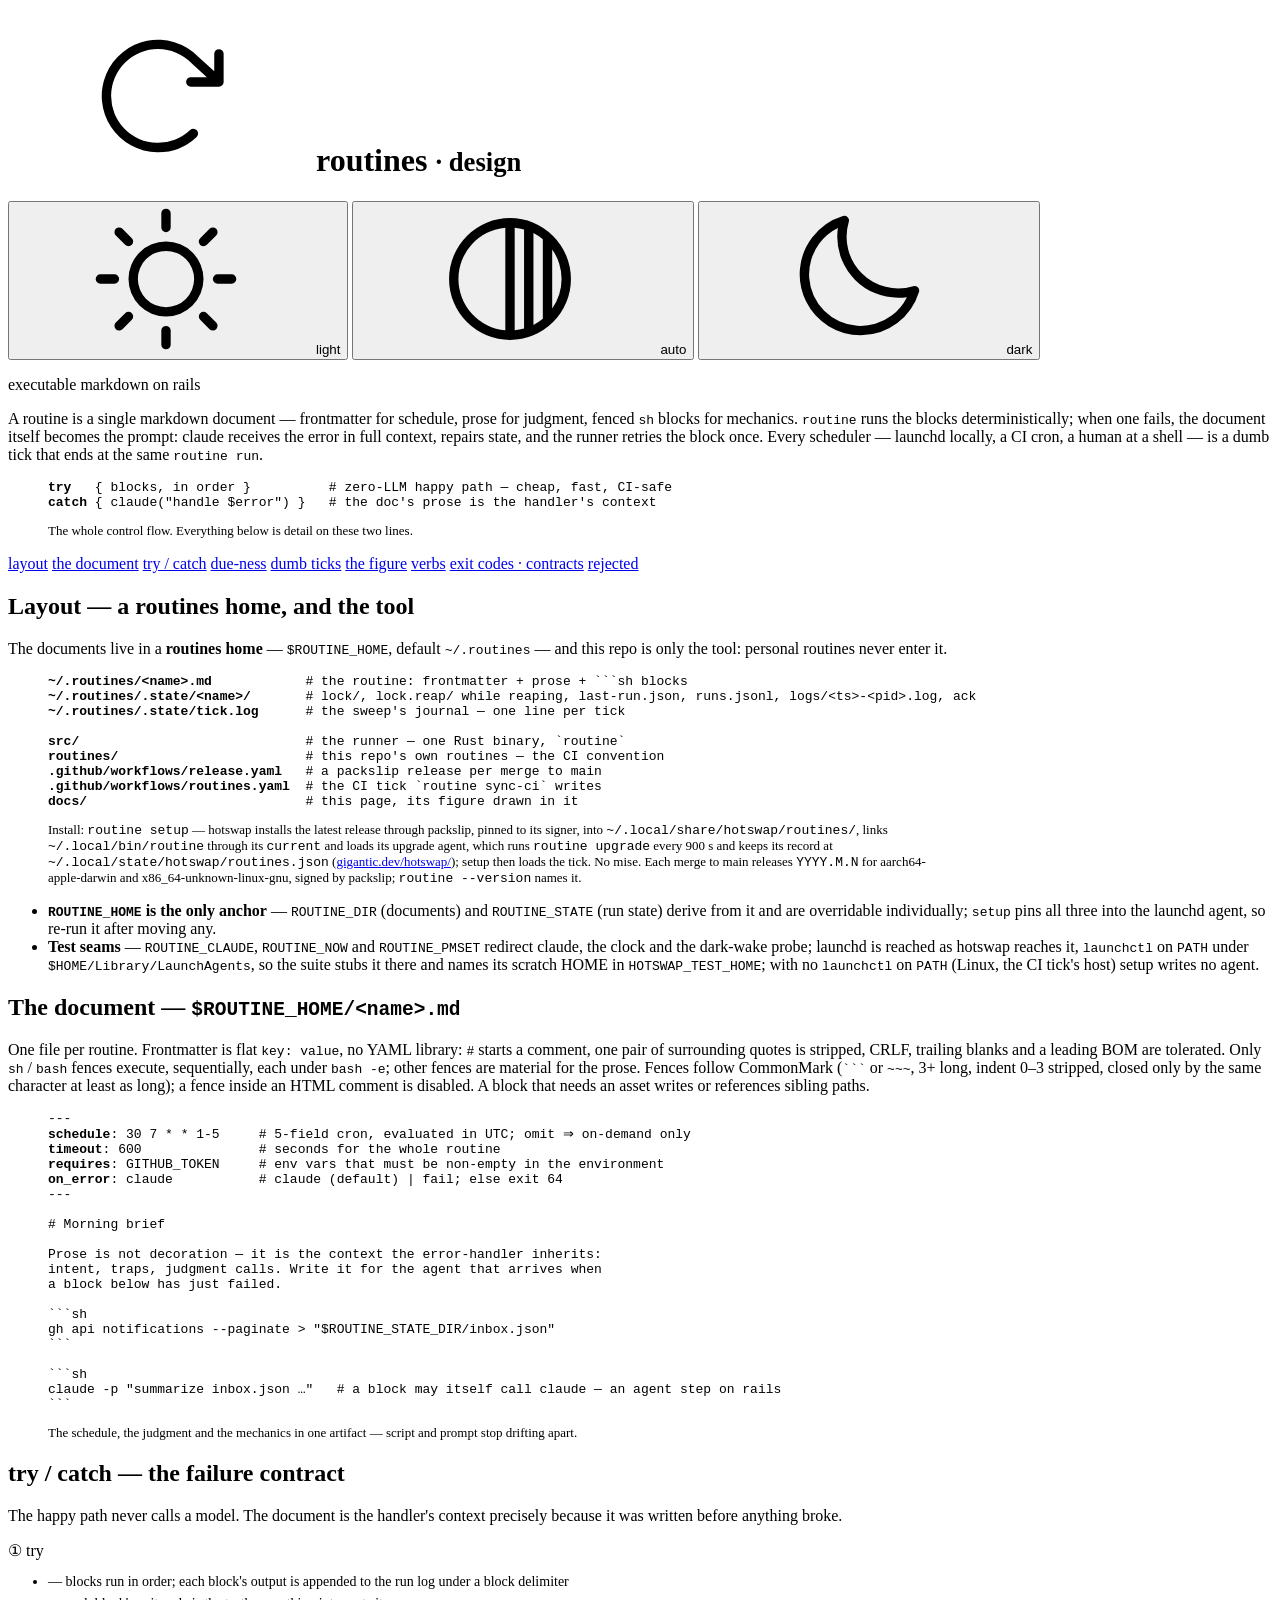
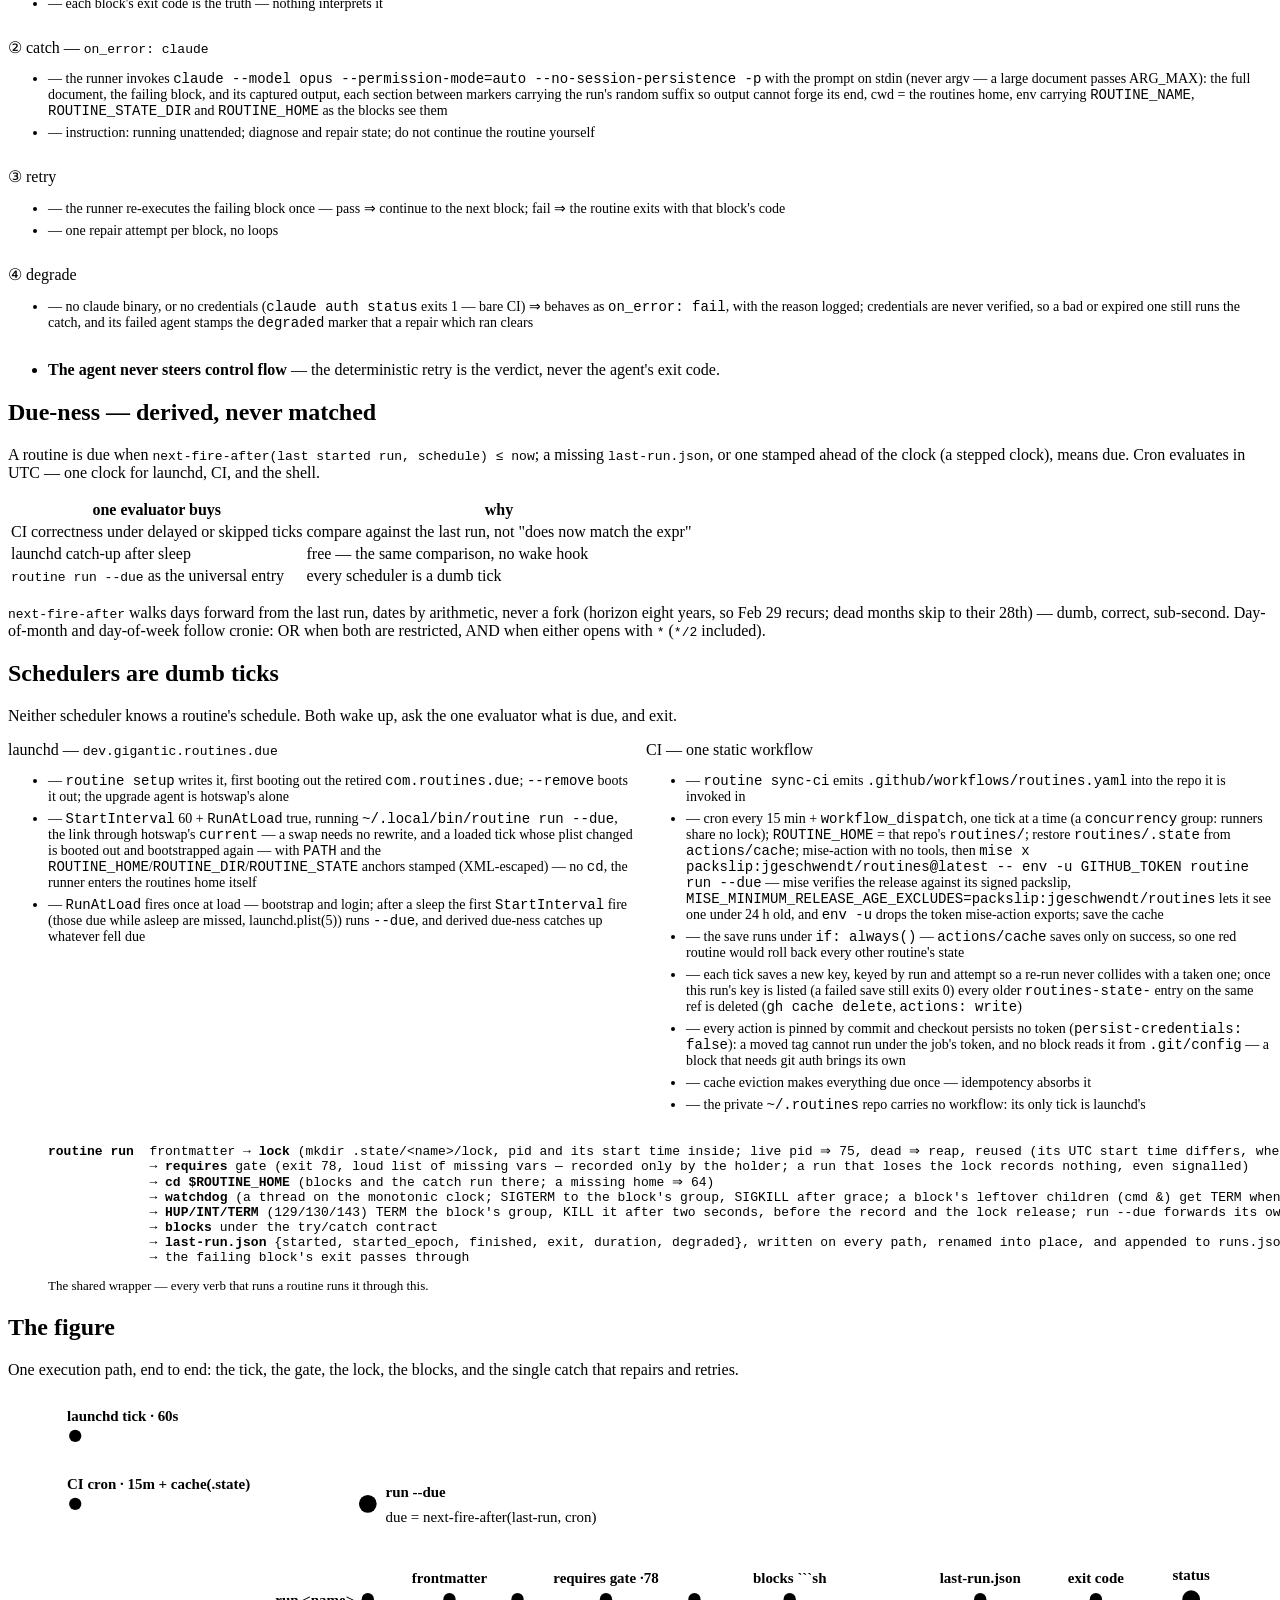
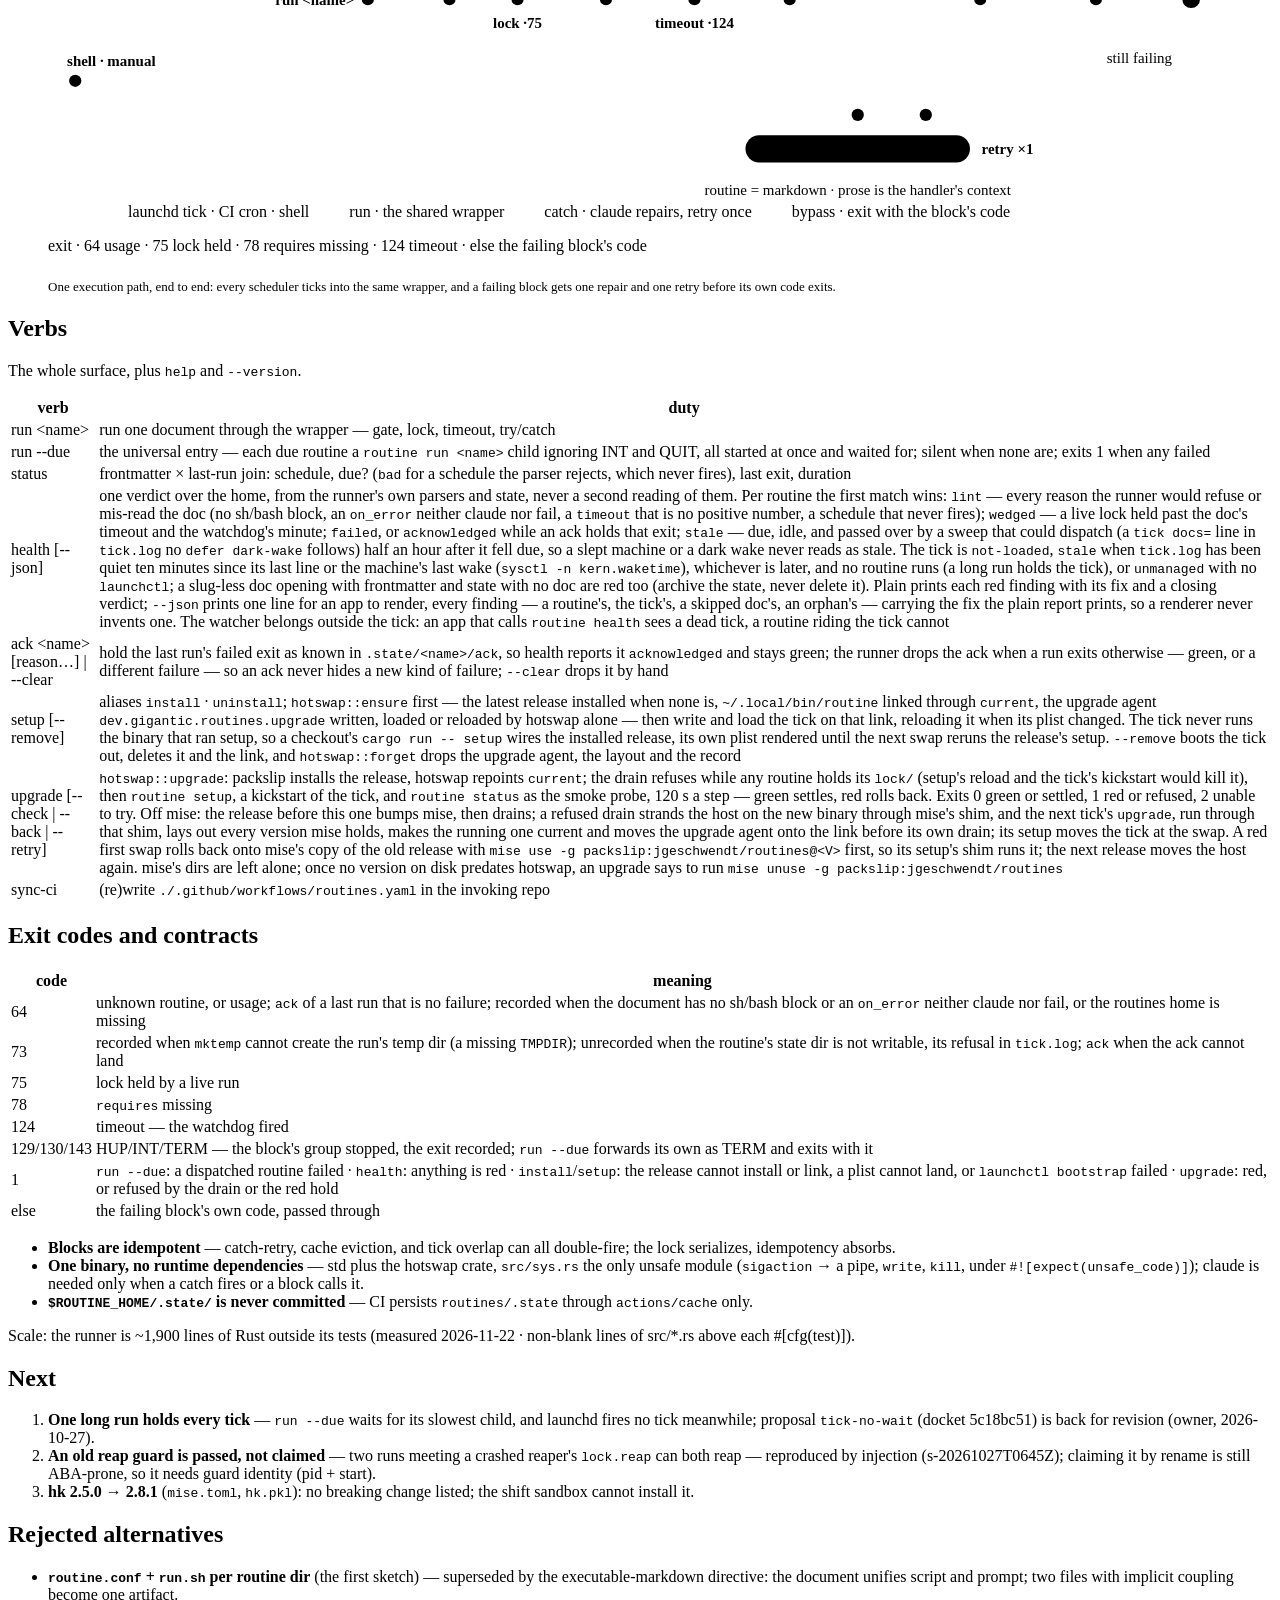
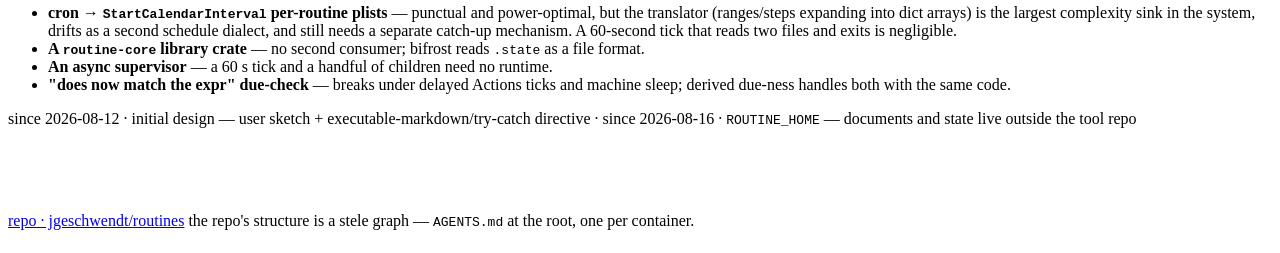
==== commit 9282dd62: "health: skipped and orphans carry their fix skipped gains fix (the rename text when red, else null);" ====
--- a/docs/index.html
+++ b/docs/index.html
@@ -321,7 +321,7 @@
         <tr data-verb="run"><td class="table-mono">run &lt;name&gt;</td><td>run one document through the wrapper — gate, lock, timeout, try/catch</td></tr>
         <tr data-verb="run-due"><td class="table-mono">run --due</td><td>the universal entry — each due routine a <code class="code">routine run &lt;name&gt;</code> child ignoring INT and QUIT, all started at once and waited for; silent when none are; exits 1 when any failed</td></tr>
         <tr data-verb="status"><td class="table-mono">status</td><td>frontmatter × last-run join: schedule, due? (<code class="code">bad</code> for a schedule the parser rejects, which never fires), last exit, duration</td></tr>
-        <tr data-verb="health"><td class="table-mono">health [--json]</td><td>one verdict over the home, from the runner's own parsers and state, never a second reading of them. Per routine the first match wins: <code class="code">lint</code> — every reason the runner would refuse or mis-read the doc (no sh/bash block, an <code class="code">on_error</code> neither claude nor fail, a <code class="code">timeout</code> that is no positive number, a schedule that never fires); <code class="code">wedged</code> — a live lock held past the doc's timeout and the watchdog's minute; <code class="code">failed</code>, or <code class="code">acknowledged</code> while an ack holds that exit; <code class="code">stale</code> — due, idle, and passed over by a sweep that could dispatch (a <code class="code">tick docs=</code> line in <code class="code">tick.log</code> no <code class="code">defer dark-wake</code> follows) half an hour after it fell due, so a slept machine or a dark wake never reads as stale. The tick is <code class="code">not-loaded</code>, <code class="code">stale</code> when <code class="code">tick.log</code> has been quiet ten minutes since its last line or the machine's last wake (<code class="code">sysctl -n kern.waketime</code>), whichever is later, and no routine runs (a long run holds the tick), or <code class="code">unmanaged</code> with no <code class="code">launchctl</code>; a slug-less doc opening with frontmatter and state with no doc are red too (archive the state, never delete it). Plain prints each red finding with its fix and a closing verdict; <code class="code">--json</code> prints one line for an app to render. The watcher belongs outside the tick: an app that calls <code class="code">routine health</code> sees a dead tick, a routine riding the tick cannot</td></tr>
+        <tr data-verb="health"><td class="table-mono">health [--json]</td><td>one verdict over the home, from the runner's own parsers and state, never a second reading of them. Per routine the first match wins: <code class="code">lint</code> — every reason the runner would refuse or mis-read the doc (no sh/bash block, an <code class="code">on_error</code> neither claude nor fail, a <code class="code">timeout</code> that is no positive number, a schedule that never fires); <code class="code">wedged</code> — a live lock held past the doc's timeout and the watchdog's minute; <code class="code">failed</code>, or <code class="code">acknowledged</code> while an ack holds that exit; <code class="code">stale</code> — due, idle, and passed over by a sweep that could dispatch (a <code class="code">tick docs=</code> line in <code class="code">tick.log</code> no <code class="code">defer dark-wake</code> follows) half an hour after it fell due, so a slept machine or a dark wake never reads as stale. The tick is <code class="code">not-loaded</code>, <code class="code">stale</code> when <code class="code">tick.log</code> has been quiet ten minutes since its last line or the machine's last wake (<code class="code">sysctl -n kern.waketime</code>), whichever is later, and no routine runs (a long run holds the tick), or <code class="code">unmanaged</code> with no <code class="code">launchctl</code>; a slug-less doc opening with frontmatter and state with no doc are red too (archive the state, never delete it). Plain prints each red finding with its fix and a closing verdict; <code class="code">--json</code> prints one line for an app to render, every finding — a routine's, the tick's, a skipped doc's, an orphan's — carrying the fix the plain report prints, so a renderer never invents one. The watcher belongs outside the tick: an app that calls <code class="code">routine health</code> sees a dead tick, a routine riding the tick cannot</td></tr>
         <tr data-verb="ack"><td class="table-mono">ack &lt;name&gt; [reason…] | --clear</td><td>hold the last run's failed exit as known in <code class="code">.state/&lt;name&gt;/ack</code>, so health reports it <code class="code">acknowledged</code> and stays green; the runner drops the ack when a run exits otherwise — green, or a different failure — so an ack never hides a new kind of failure; <code class="code">--clear</code> drops it by hand</td></tr>
         <tr data-verb="setup"><td class="table-mono">setup [--remove]</td><td>aliases <code class="code">install</code> · <code class="code">uninstall</code>; <code class="code">hotswap::ensure</code> first — the latest release installed when none is, <code class="code">~/.local/bin/routine</code> linked through <code class="code">current</code>, the upgrade agent <code class="code">dev.gigantic.routines.upgrade</code> written, loaded or reloaded by hotswap alone — then write and load the tick on that link, reloading it when its plist changed. The tick never runs the binary that ran setup, so a checkout's <code class="code">cargo run -- setup</code> wires the installed release, its own plist rendered until the next swap reruns the release's setup. <code class="code">--remove</code> boots the tick out, deletes it and the link, and <code class="code">hotswap::forget</code> drops the upgrade agent, the layout and the record</tr>
         <tr data-verb="upgrade"><td class="table-mono">upgrade [--check | --back | --retry]</td><td><code class="code">hotswap::upgrade</code>: packslip installs the release, hotswap repoints <code class="code">current</code>; the drain refuses while any routine holds its <code class="code">lock/</code> (setup's reload and the tick's kickstart would kill it), then <code class="code">routine setup</code>, a kickstart of the tick, and <code class="code">routine status</code> as the smoke probe, 120 s a step — green settles, red rolls back. Exits 0 green or settled, 1 red or refused, 2 unable to try. Off mise: the release before this one bumps mise, then drains; a refused drain strands the host on the new binary through mise's shim, and the next tick's <code class="code">upgrade</code>, run through that shim, lays out every version mise holds, makes the running one current and moves the upgrade agent onto the link before its own drain; its setup moves the tick at the swap. A red first swap rolls back onto mise's copy of the old release with <code class="code">mise use -g packslip:jgeschwendt/routines@&lt;V&gt;</code> first, so its setup's shim runs it; the next release moves the host again. mise's dirs are left alone; once no version on disk predates hotswap, an upgrade says to run <code class="code">mise unuse -g packslip:jgeschwendt/routines</code></td></tr>
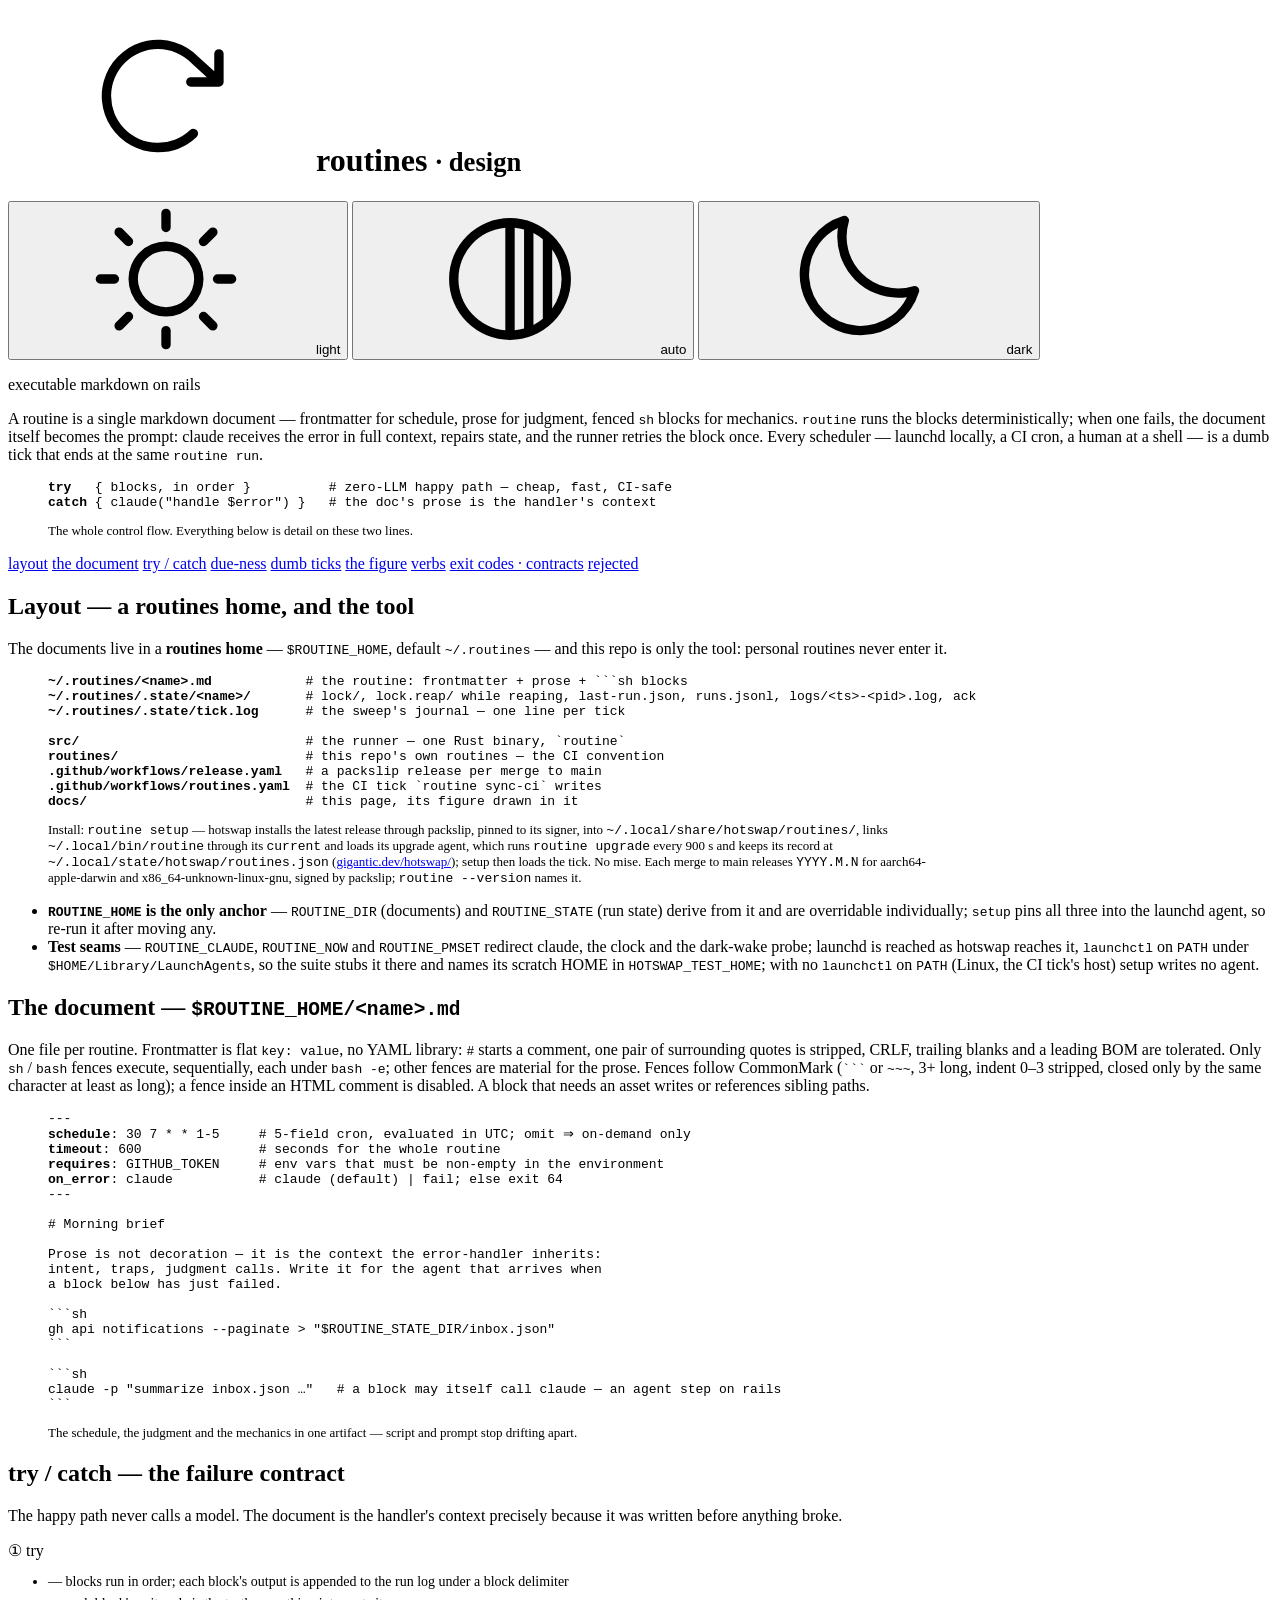
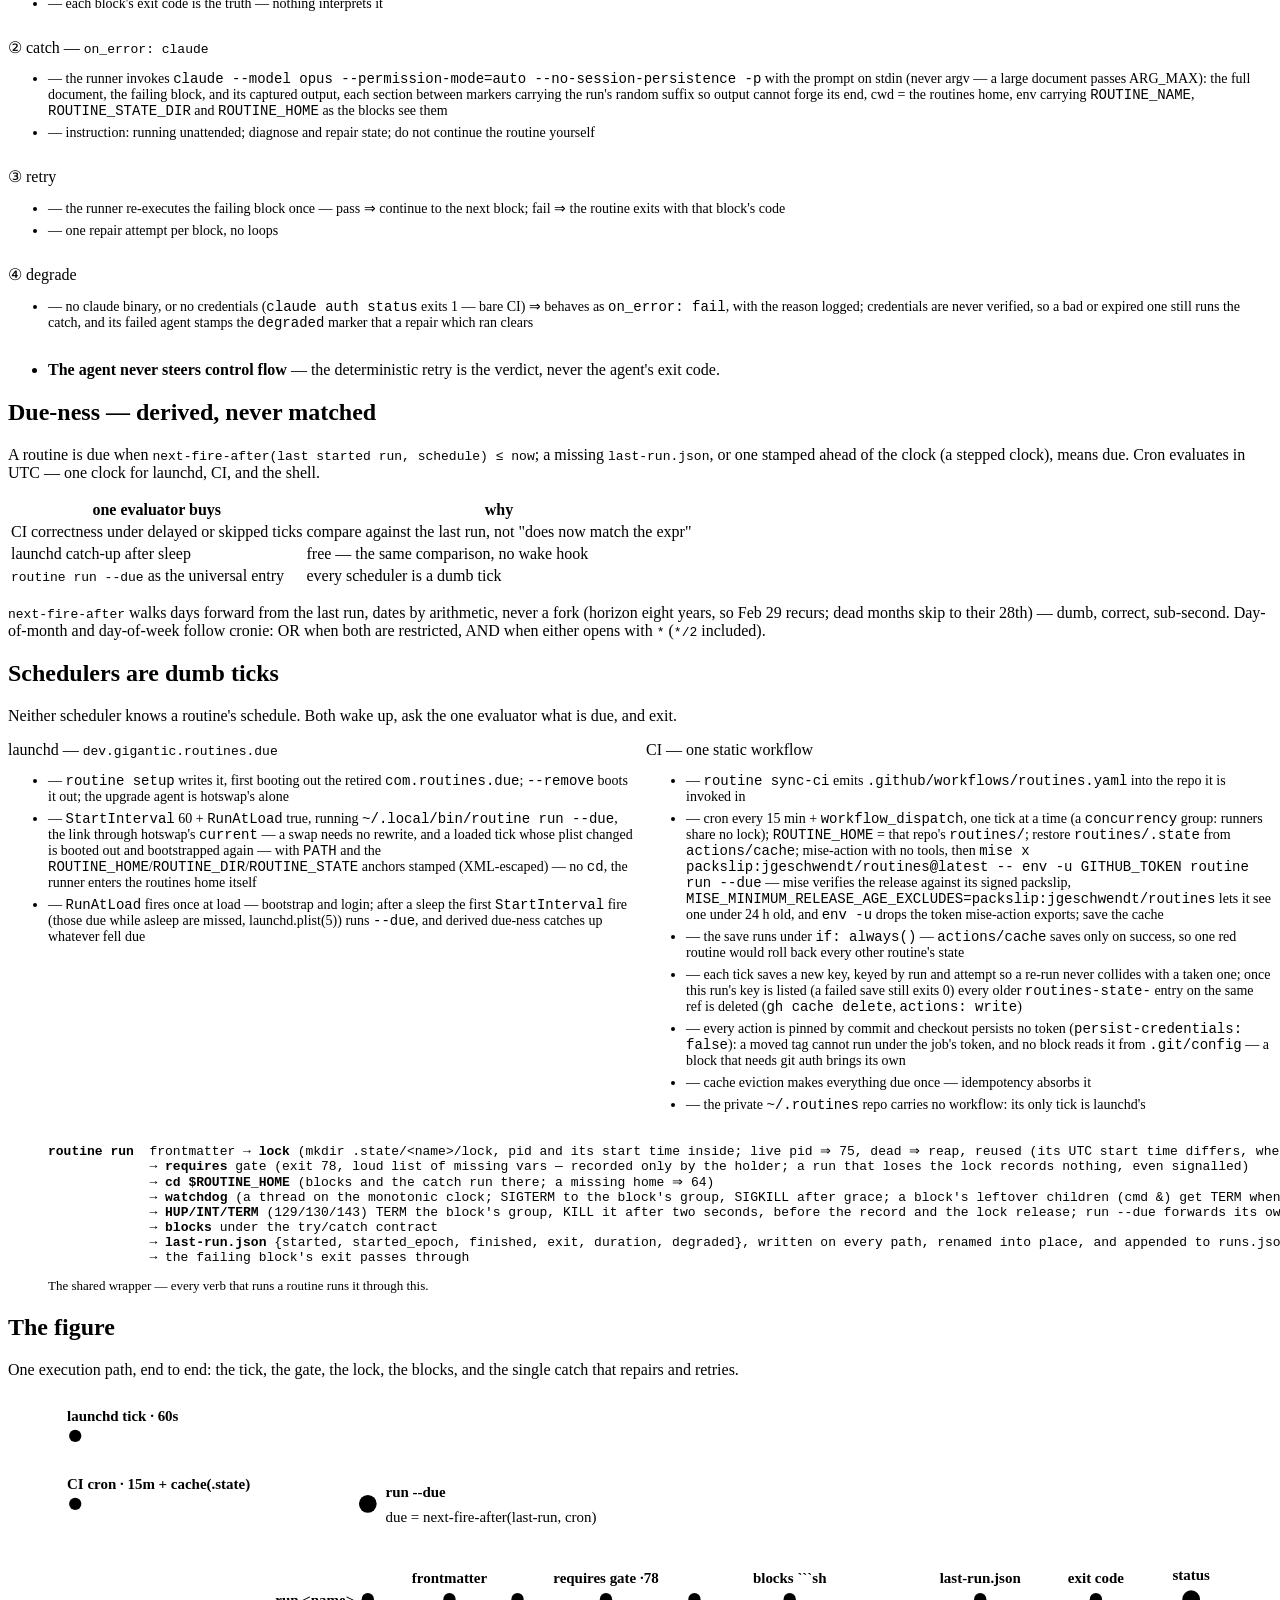
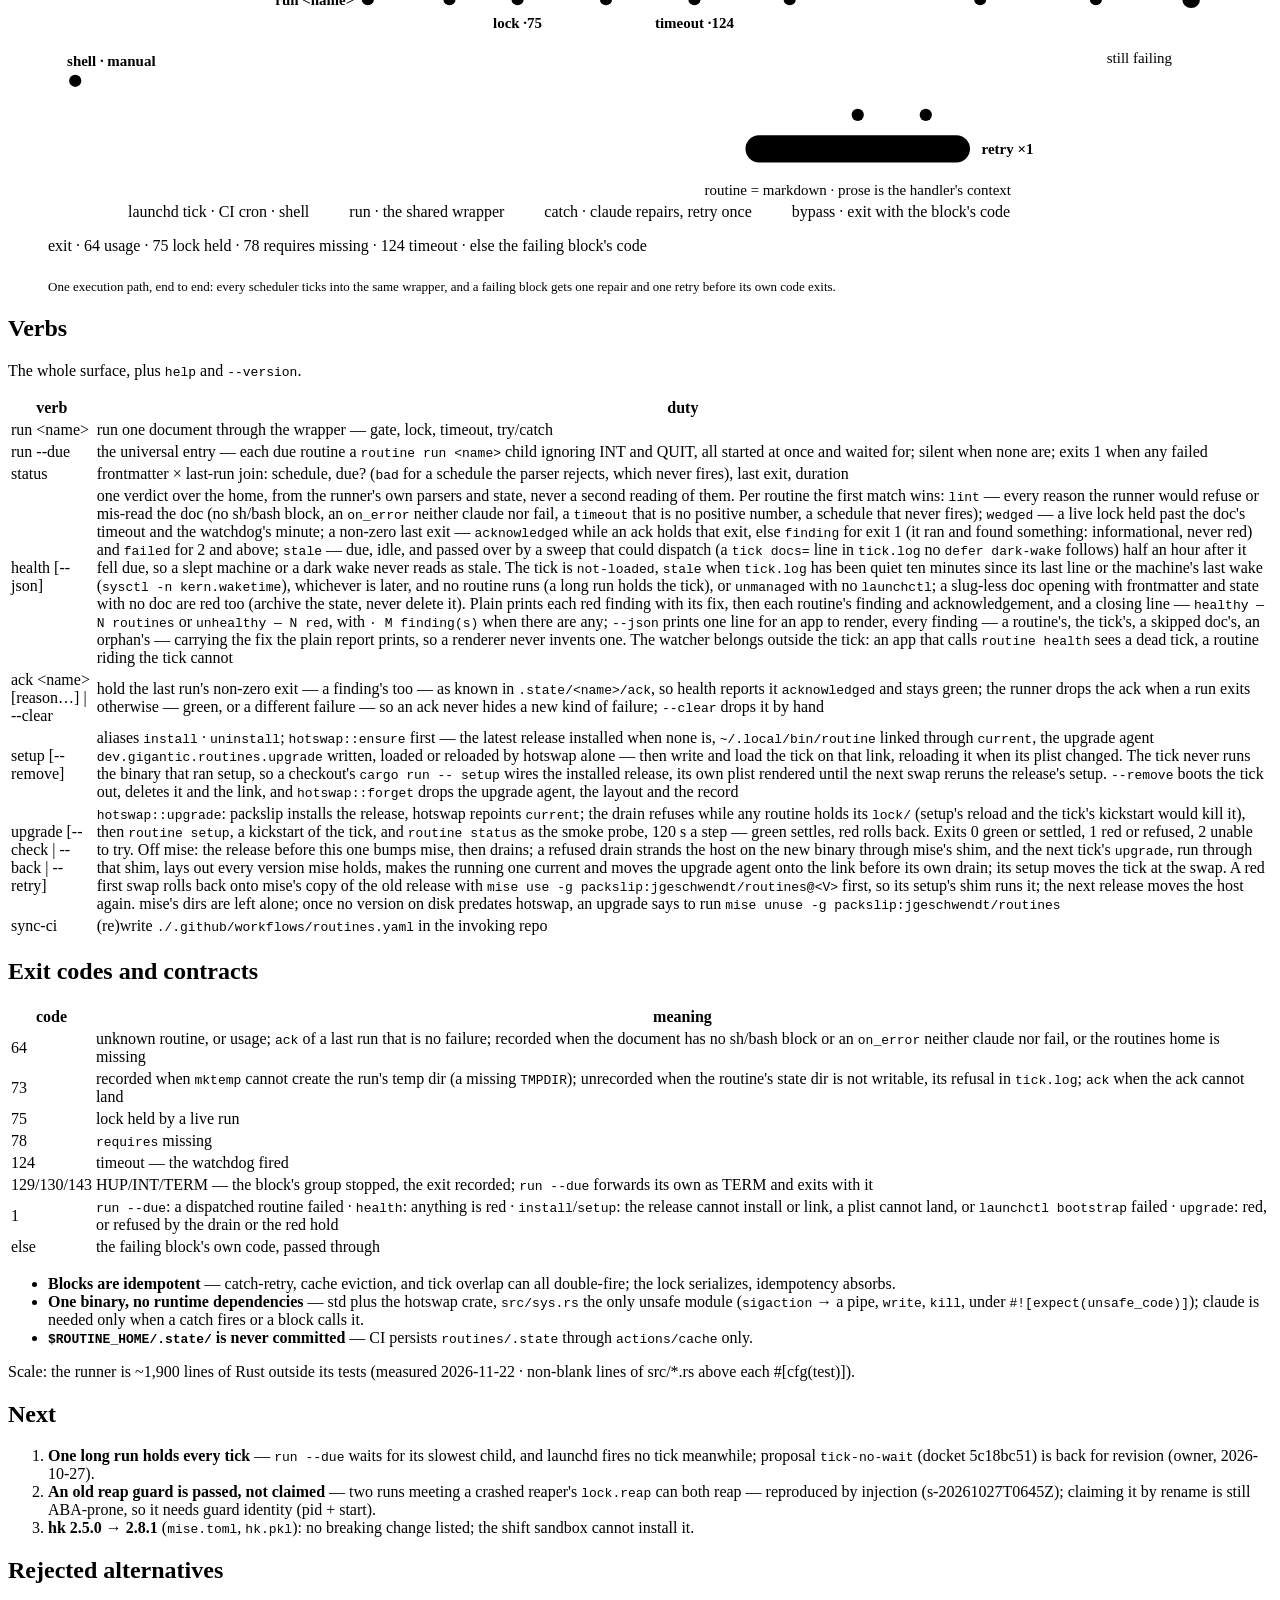
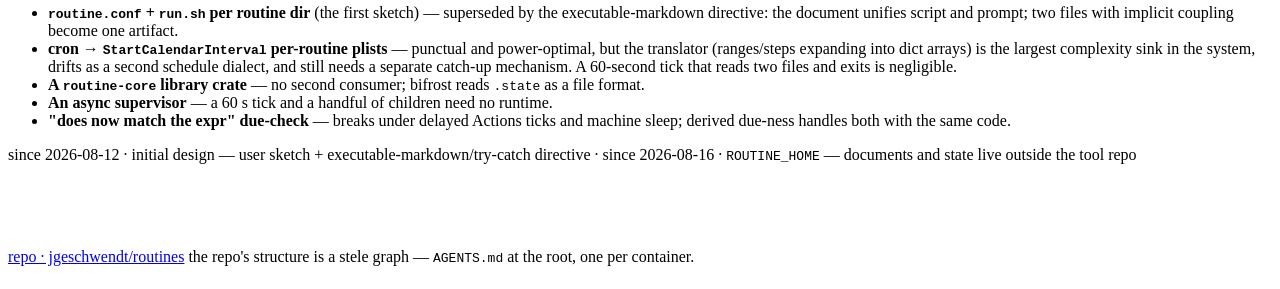
==== commit 5d17dbc6: "health: exit 1 is a finding, 2 and above a failure A non-zero last exit is acknowledged while an ack" ====
--- a/docs/index.html
+++ b/docs/index.html
@@ -321,8 +321,8 @@
         <tr data-verb="run"><td class="table-mono">run &lt;name&gt;</td><td>run one document through the wrapper — gate, lock, timeout, try/catch</td></tr>
         <tr data-verb="run-due"><td class="table-mono">run --due</td><td>the universal entry — each due routine a <code class="code">routine run &lt;name&gt;</code> child ignoring INT and QUIT, all started at once and waited for; silent when none are; exits 1 when any failed</td></tr>
         <tr data-verb="status"><td class="table-mono">status</td><td>frontmatter × last-run join: schedule, due? (<code class="code">bad</code> for a schedule the parser rejects, which never fires), last exit, duration</td></tr>
-        <tr data-verb="health"><td class="table-mono">health [--json]</td><td>one verdict over the home, from the runner's own parsers and state, never a second reading of them. Per routine the first match wins: <code class="code">lint</code> — every reason the runner would refuse or mis-read the doc (no sh/bash block, an <code class="code">on_error</code> neither claude nor fail, a <code class="code">timeout</code> that is no positive number, a schedule that never fires); <code class="code">wedged</code> — a live lock held past the doc's timeout and the watchdog's minute; <code class="code">failed</code>, or <code class="code">acknowledged</code> while an ack holds that exit; <code class="code">stale</code> — due, idle, and passed over by a sweep that could dispatch (a <code class="code">tick docs=</code> line in <code class="code">tick.log</code> no <code class="code">defer dark-wake</code> follows) half an hour after it fell due, so a slept machine or a dark wake never reads as stale. The tick is <code class="code">not-loaded</code>, <code class="code">stale</code> when <code class="code">tick.log</code> has been quiet ten minutes since its last line or the machine's last wake (<code class="code">sysctl -n kern.waketime</code>), whichever is later, and no routine runs (a long run holds the tick), or <code class="code">unmanaged</code> with no <code class="code">launchctl</code>; a slug-less doc opening with frontmatter and state with no doc are red too (archive the state, never delete it). Plain prints each red finding with its fix and a closing verdict; <code class="code">--json</code> prints one line for an app to render, every finding — a routine's, the tick's, a skipped doc's, an orphan's — carrying the fix the plain report prints, so a renderer never invents one. The watcher belongs outside the tick: an app that calls <code class="code">routine health</code> sees a dead tick, a routine riding the tick cannot</td></tr>
-        <tr data-verb="ack"><td class="table-mono">ack &lt;name&gt; [reason…] | --clear</td><td>hold the last run's failed exit as known in <code class="code">.state/&lt;name&gt;/ack</code>, so health reports it <code class="code">acknowledged</code> and stays green; the runner drops the ack when a run exits otherwise — green, or a different failure — so an ack never hides a new kind of failure; <code class="code">--clear</code> drops it by hand</td></tr>
+        <tr data-verb="health"><td class="table-mono">health [--json]</td><td>one verdict over the home, from the runner's own parsers and state, never a second reading of them. Per routine the first match wins: <code class="code">lint</code> — every reason the runner would refuse or mis-read the doc (no sh/bash block, an <code class="code">on_error</code> neither claude nor fail, a <code class="code">timeout</code> that is no positive number, a schedule that never fires); <code class="code">wedged</code> — a live lock held past the doc's timeout and the watchdog's minute; a non-zero last exit — <code class="code">acknowledged</code> while an ack holds that exit, else <code class="code">finding</code> for exit 1 (it ran and found something: informational, never red) and <code class="code">failed</code> for 2 and above; <code class="code">stale</code> — due, idle, and passed over by a sweep that could dispatch (a <code class="code">tick docs=</code> line in <code class="code">tick.log</code> no <code class="code">defer dark-wake</code> follows) half an hour after it fell due, so a slept machine or a dark wake never reads as stale. The tick is <code class="code">not-loaded</code>, <code class="code">stale</code> when <code class="code">tick.log</code> has been quiet ten minutes since its last line or the machine's last wake (<code class="code">sysctl -n kern.waketime</code>), whichever is later, and no routine runs (a long run holds the tick), or <code class="code">unmanaged</code> with no <code class="code">launchctl</code>; a slug-less doc opening with frontmatter and state with no doc are red too (archive the state, never delete it). Plain prints each red finding with its fix, then each routine's finding and acknowledgement, and a closing line — <code class="code">healthy — N routines</code> or <code class="code">unhealthy — N red</code>, with <code class="code">· M finding(s)</code> when there are any; <code class="code">--json</code> prints one line for an app to render, every finding — a routine's, the tick's, a skipped doc's, an orphan's — carrying the fix the plain report prints, so a renderer never invents one. The watcher belongs outside the tick: an app that calls <code class="code">routine health</code> sees a dead tick, a routine riding the tick cannot</td></tr>
+        <tr data-verb="ack"><td class="table-mono">ack &lt;name&gt; [reason…] | --clear</td><td>hold the last run's non-zero exit — a finding's too — as known in <code class="code">.state/&lt;name&gt;/ack</code>, so health reports it <code class="code">acknowledged</code> and stays green; the runner drops the ack when a run exits otherwise — green, or a different failure — so an ack never hides a new kind of failure; <code class="code">--clear</code> drops it by hand</td></tr>
         <tr data-verb="setup"><td class="table-mono">setup [--remove]</td><td>aliases <code class="code">install</code> · <code class="code">uninstall</code>; <code class="code">hotswap::ensure</code> first — the latest release installed when none is, <code class="code">~/.local/bin/routine</code> linked through <code class="code">current</code>, the upgrade agent <code class="code">dev.gigantic.routines.upgrade</code> written, loaded or reloaded by hotswap alone — then write and load the tick on that link, reloading it when its plist changed. The tick never runs the binary that ran setup, so a checkout's <code class="code">cargo run -- setup</code> wires the installed release, its own plist rendered until the next swap reruns the release's setup. <code class="code">--remove</code> boots the tick out, deletes it and the link, and <code class="code">hotswap::forget</code> drops the upgrade agent, the layout and the record</tr>
         <tr data-verb="upgrade"><td class="table-mono">upgrade [--check | --back | --retry]</td><td><code class="code">hotswap::upgrade</code>: packslip installs the release, hotswap repoints <code class="code">current</code>; the drain refuses while any routine holds its <code class="code">lock/</code> (setup's reload and the tick's kickstart would kill it), then <code class="code">routine setup</code>, a kickstart of the tick, and <code class="code">routine status</code> as the smoke probe, 120 s a step — green settles, red rolls back. Exits 0 green or settled, 1 red or refused, 2 unable to try. Off mise: the release before this one bumps mise, then drains; a refused drain strands the host on the new binary through mise's shim, and the next tick's <code class="code">upgrade</code>, run through that shim, lays out every version mise holds, makes the running one current and moves the upgrade agent onto the link before its own drain; its setup moves the tick at the swap. A red first swap rolls back onto mise's copy of the old release with <code class="code">mise use -g packslip:jgeschwendt/routines@&lt;V&gt;</code> first, so its setup's shim runs it; the next release moves the host again. mise's dirs are left alone; once no version on disk predates hotswap, an upgrade says to run <code class="code">mise unuse -g packslip:jgeschwendt/routines</code></td></tr>
         <tr data-verb="sync-ci"><td class="table-mono">sync-ci</td><td>(re)write <code class="code">./.github/workflows/routines.yaml</code> in the invoking repo</td></tr>
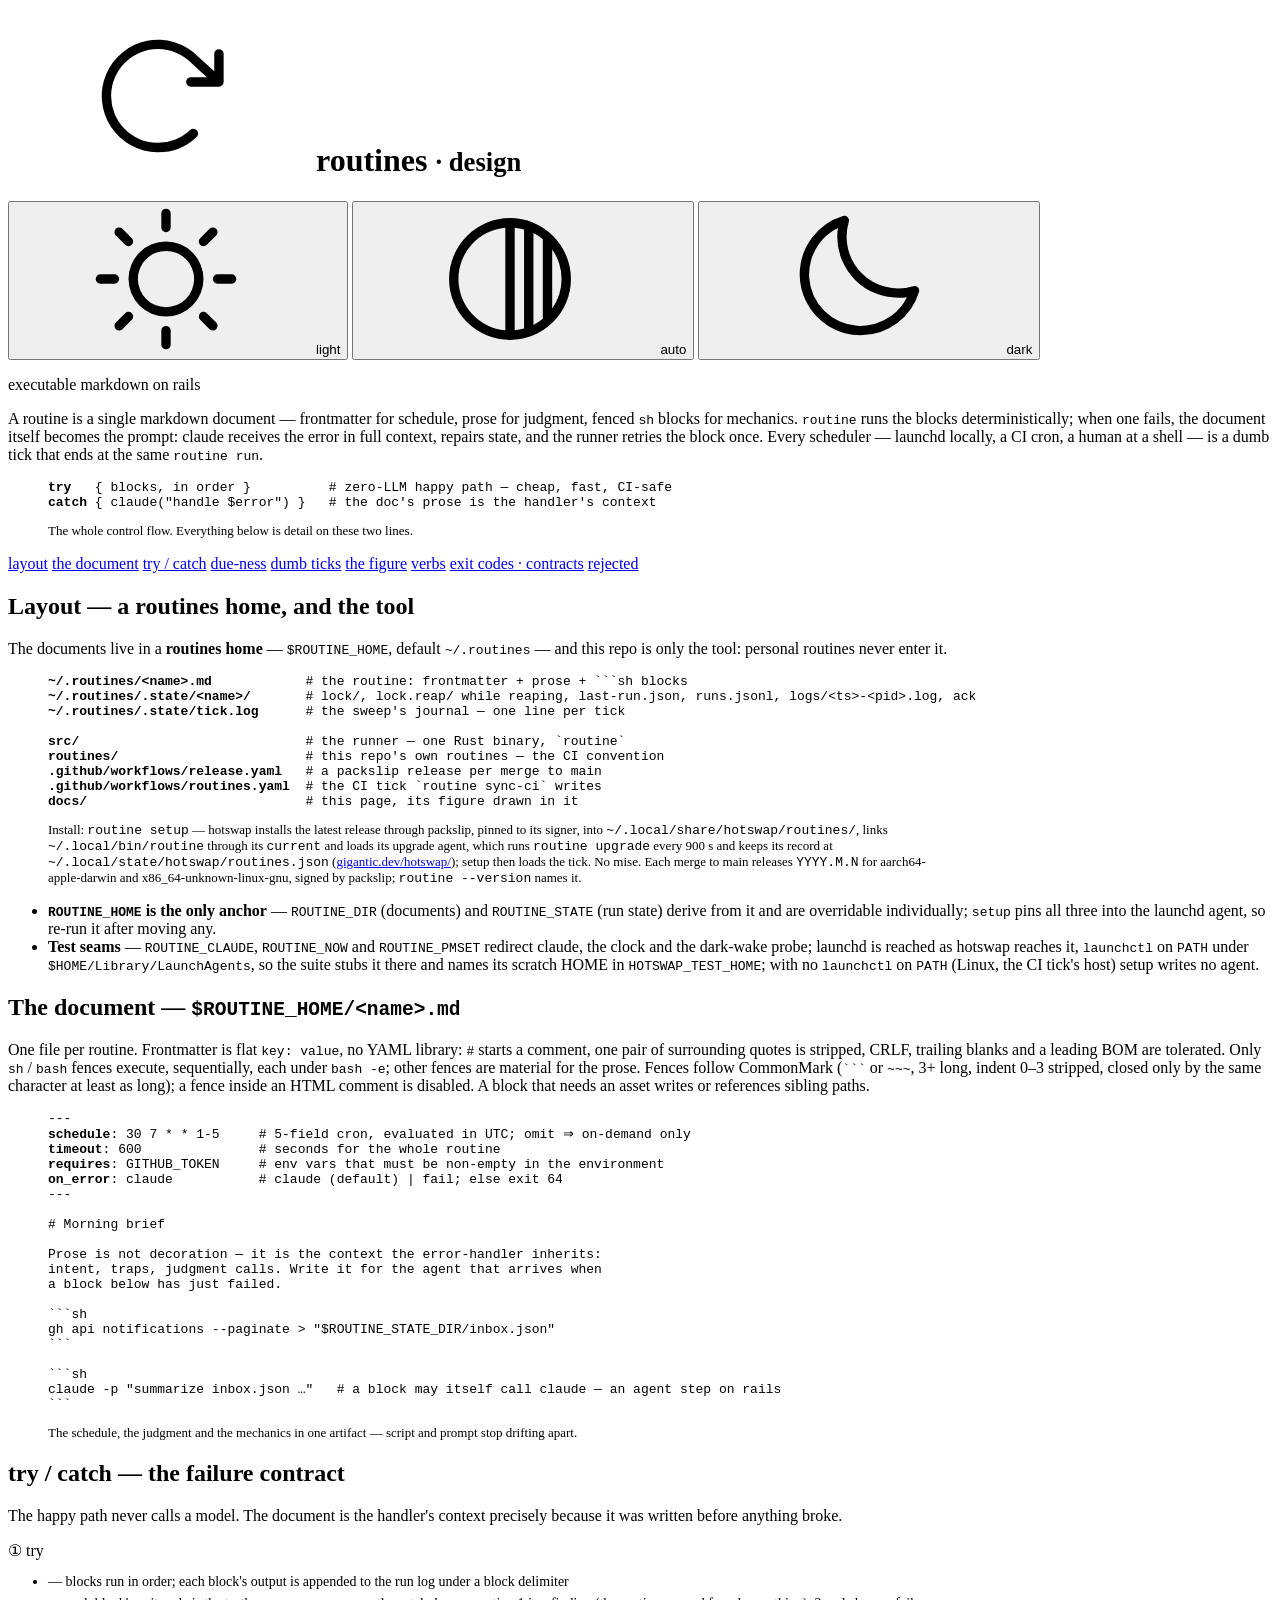
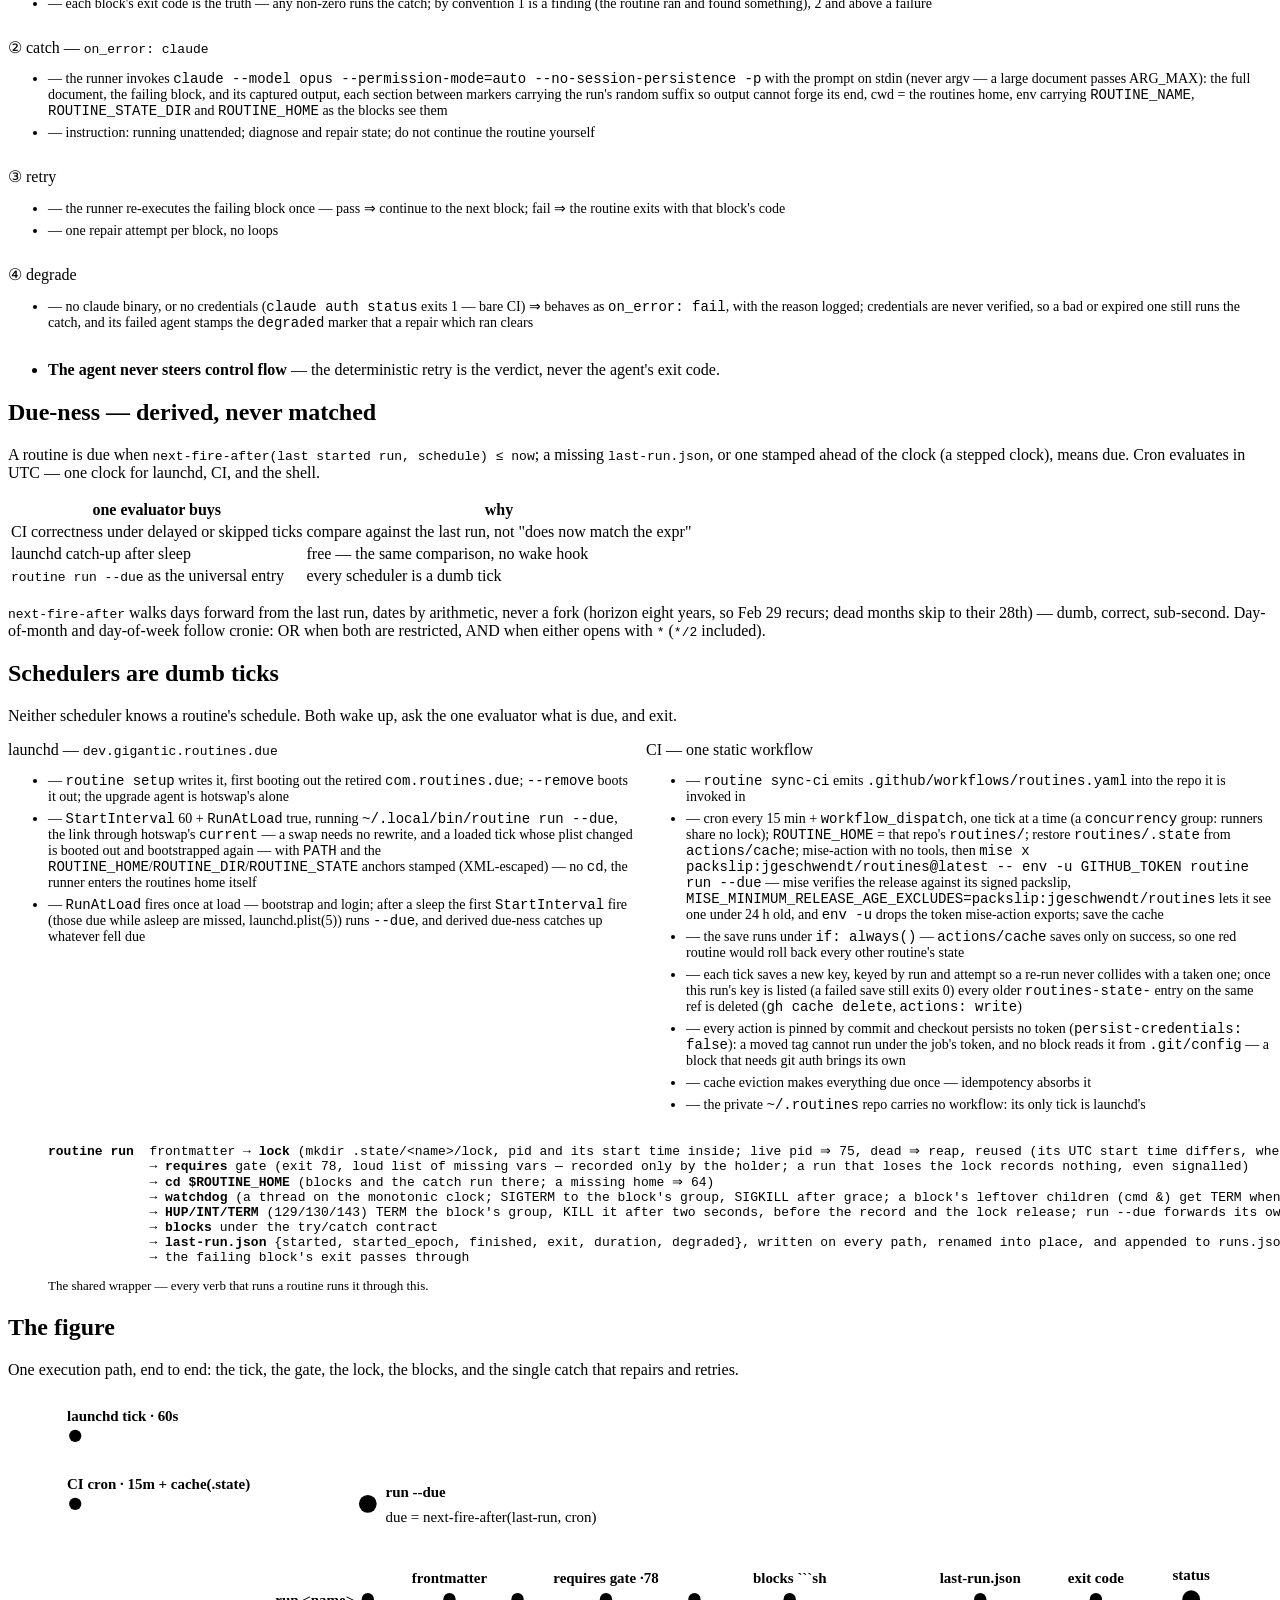
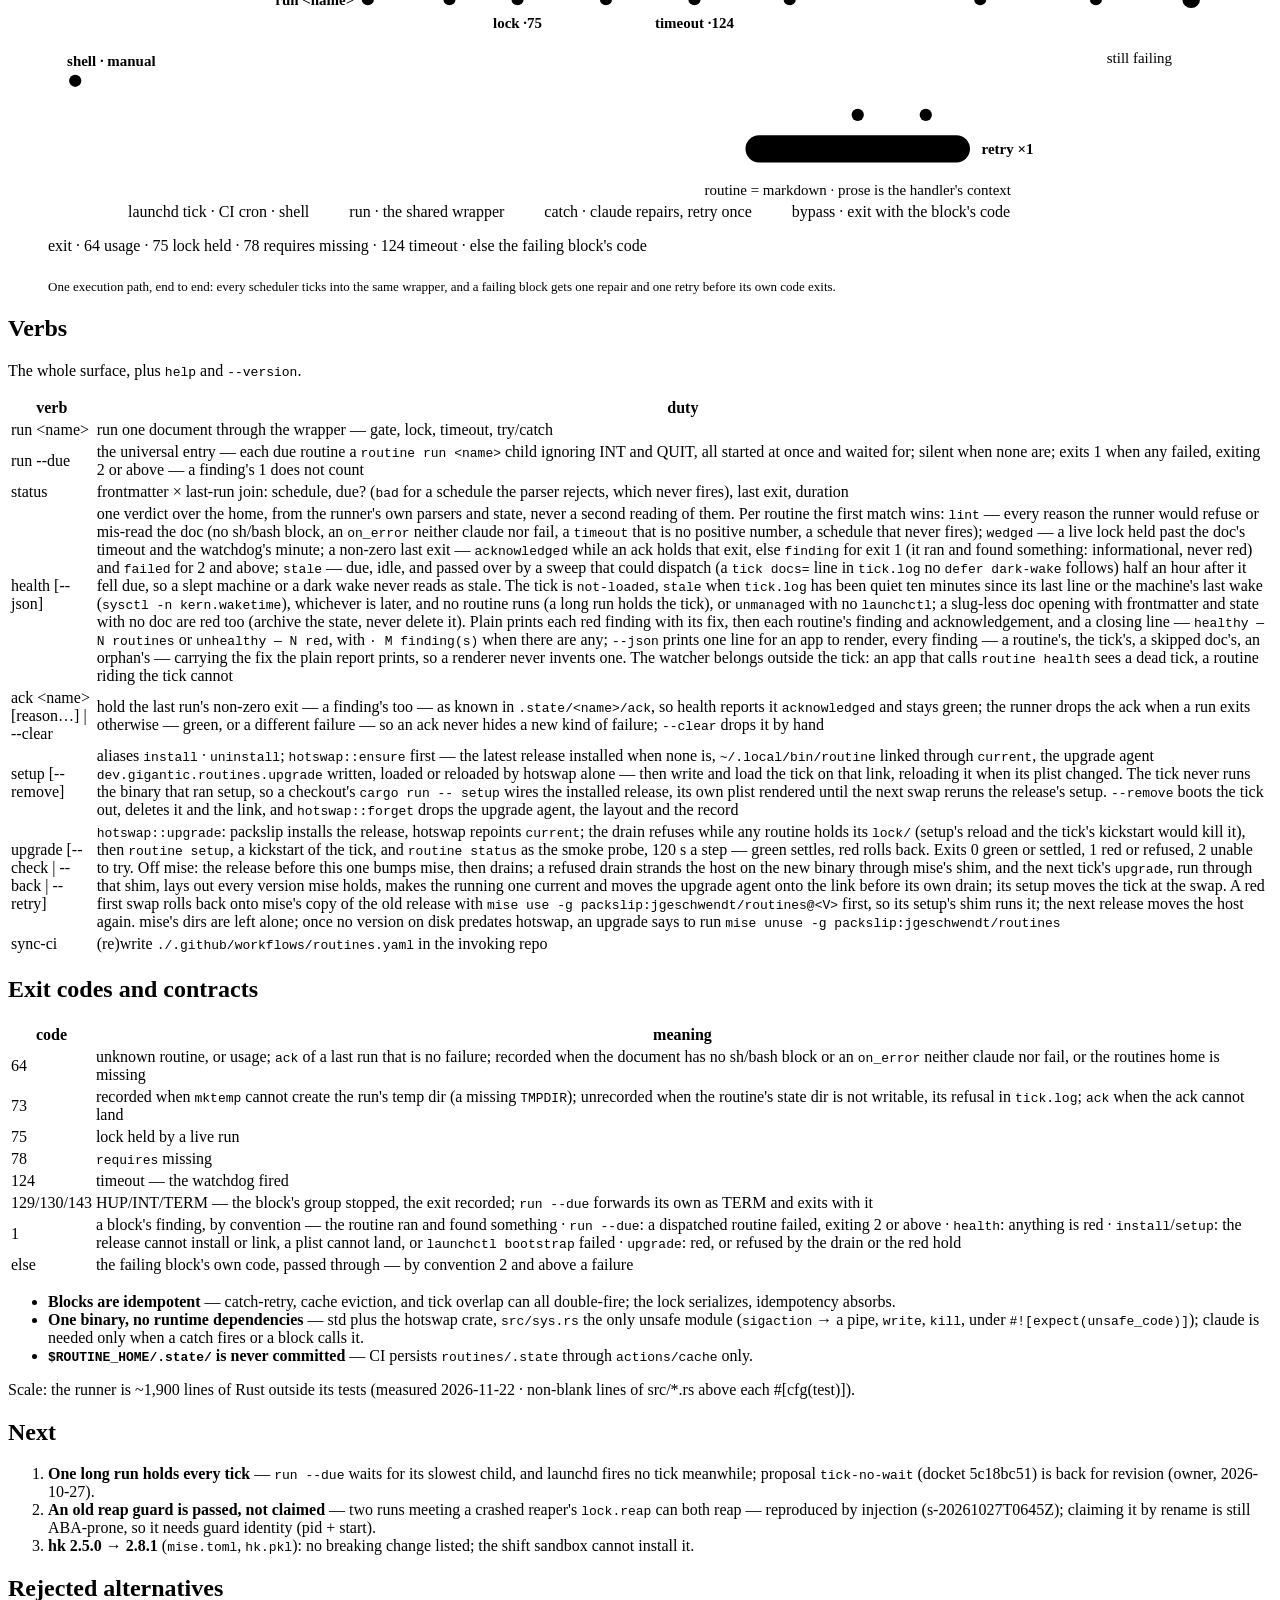
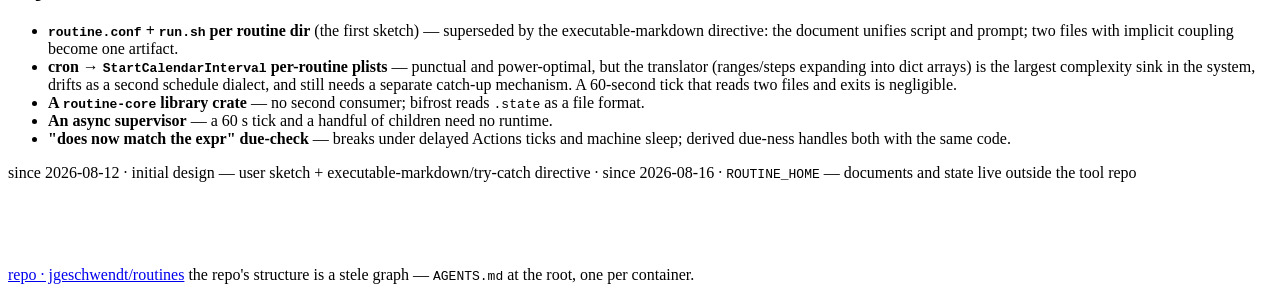
==== commit ba007126: "Merge a331ab509cc4e88cc5ec5c55568c498040e4e454 into 5d17dbc65e90ff37f300504d43a09ac8d85158c1" ====
--- a/docs/index.html
+++ b/docs/index.html
@@ -141,7 +141,7 @@
       <div class="panel-body">
         <ul role="list">
           <li>blocks run in order; each block's output is appended to the run log under a block delimiter</li>
-          <li>each block's exit code is the truth — nothing interprets it</li>
+          <li>each block's exit code is the truth — any non-zero runs the catch; by convention 1 is a finding (the routine ran and found something), 2 and above a failure</li>
         </ul>
       </div>
     </div>
@@ -319,7 +319,7 @@
       <thead><tr><th>verb</th><th>duty</th></tr></thead>
       <tbody>
         <tr data-verb="run"><td class="table-mono">run &lt;name&gt;</td><td>run one document through the wrapper — gate, lock, timeout, try/catch</td></tr>
-        <tr data-verb="run-due"><td class="table-mono">run --due</td><td>the universal entry — each due routine a <code class="code">routine run &lt;name&gt;</code> child ignoring INT and QUIT, all started at once and waited for; silent when none are; exits 1 when any failed</td></tr>
+        <tr data-verb="run-due"><td class="table-mono">run --due</td><td>the universal entry — each due routine a <code class="code">routine run &lt;name&gt;</code> child ignoring INT and QUIT, all started at once and waited for; silent when none are; exits 1 when any failed, exiting 2 or above — a finding's 1 does not count</td></tr>
         <tr data-verb="status"><td class="table-mono">status</td><td>frontmatter × last-run join: schedule, due? (<code class="code">bad</code> for a schedule the parser rejects, which never fires), last exit, duration</td></tr>
         <tr data-verb="health"><td class="table-mono">health [--json]</td><td>one verdict over the home, from the runner's own parsers and state, never a second reading of them. Per routine the first match wins: <code class="code">lint</code> — every reason the runner would refuse or mis-read the doc (no sh/bash block, an <code class="code">on_error</code> neither claude nor fail, a <code class="code">timeout</code> that is no positive number, a schedule that never fires); <code class="code">wedged</code> — a live lock held past the doc's timeout and the watchdog's minute; a non-zero last exit — <code class="code">acknowledged</code> while an ack holds that exit, else <code class="code">finding</code> for exit 1 (it ran and found something: informational, never red) and <code class="code">failed</code> for 2 and above; <code class="code">stale</code> — due, idle, and passed over by a sweep that could dispatch (a <code class="code">tick docs=</code> line in <code class="code">tick.log</code> no <code class="code">defer dark-wake</code> follows) half an hour after it fell due, so a slept machine or a dark wake never reads as stale. The tick is <code class="code">not-loaded</code>, <code class="code">stale</code> when <code class="code">tick.log</code> has been quiet ten minutes since its last line or the machine's last wake (<code class="code">sysctl -n kern.waketime</code>), whichever is later, and no routine runs (a long run holds the tick), or <code class="code">unmanaged</code> with no <code class="code">launchctl</code>; a slug-less doc opening with frontmatter and state with no doc are red too (archive the state, never delete it). Plain prints each red finding with its fix, then each routine's finding and acknowledgement, and a closing line — <code class="code">healthy — N routines</code> or <code class="code">unhealthy — N red</code>, with <code class="code">· M finding(s)</code> when there are any; <code class="code">--json</code> prints one line for an app to render, every finding — a routine's, the tick's, a skipped doc's, an orphan's — carrying the fix the plain report prints, so a renderer never invents one. The watcher belongs outside the tick: an app that calls <code class="code">routine health</code> sees a dead tick, a routine riding the tick cannot</td></tr>
         <tr data-verb="ack"><td class="table-mono">ack &lt;name&gt; [reason…] | --clear</td><td>hold the last run's non-zero exit — a finding's too — as known in <code class="code">.state/&lt;name&gt;/ack</code>, so health reports it <code class="code">acknowledged</code> and stays green; the runner drops the ack when a run exits otherwise — green, or a different failure — so an ack never hides a new kind of failure; <code class="code">--clear</code> drops it by hand</td></tr>
@@ -345,8 +345,8 @@
         <tr data-exit="78"><td class="table-mono">78</td><td><code class="code">requires</code> missing</td></tr>
         <tr data-exit="124"><td class="table-mono">124</td><td>timeout — the watchdog fired</td></tr>
         <tr data-exit="signal"><td class="table-mono">129/130/143</td><td>HUP/INT/TERM — the block's group stopped, the exit recorded; <code class="code">run --due</code> forwards its own as TERM and exits with it</td></tr>
-        <tr data-exit="1"><td class="table-mono">1</td><td><code class="code">run --due</code>: a dispatched routine failed · <code class="code">health</code>: anything is red · <code class="code">install</code>/<code class="code">setup</code>: the release cannot install or link, a plist cannot land, or <code class="code">launchctl bootstrap</code> failed · <code class="code">upgrade</code>: red, or refused by the drain or the red hold</td></tr>
-        <tr data-exit="else"><td class="table-mono">else</td><td>the failing block's own code, passed through</td></tr>
+        <tr data-exit="1"><td class="table-mono">1</td><td>a block's finding, by convention — the routine ran and found something · <code class="code">run --due</code>: a dispatched routine failed, exiting 2 or above · <code class="code">health</code>: anything is red · <code class="code">install</code>/<code class="code">setup</code>: the release cannot install or link, a plist cannot land, or <code class="code">launchctl bootstrap</code> failed · <code class="code">upgrade</code>: red, or refused by the drain or the red hold</td></tr>
+        <tr data-exit="else"><td class="table-mono">else</td><td>the failing block's own code, passed through — by convention 2 and above a failure</td></tr>
       </tbody>
     </table>
   </div>
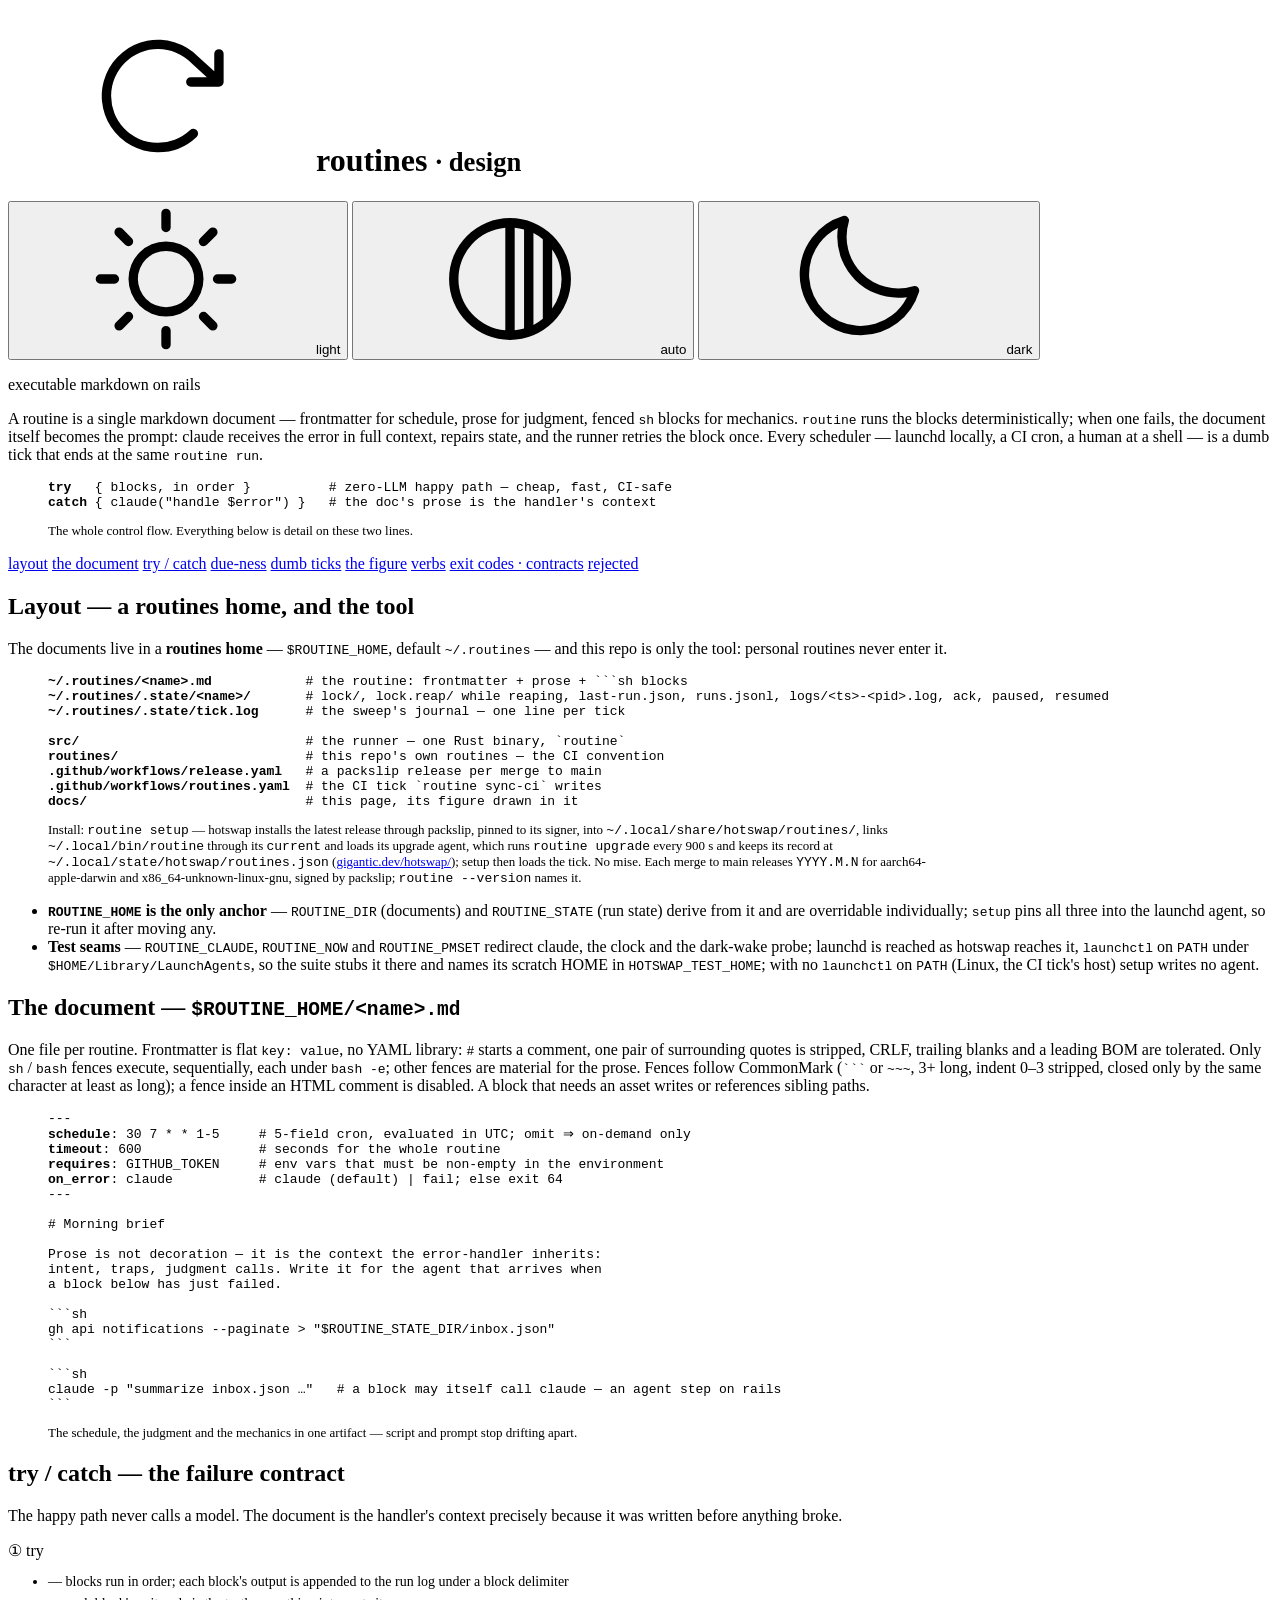
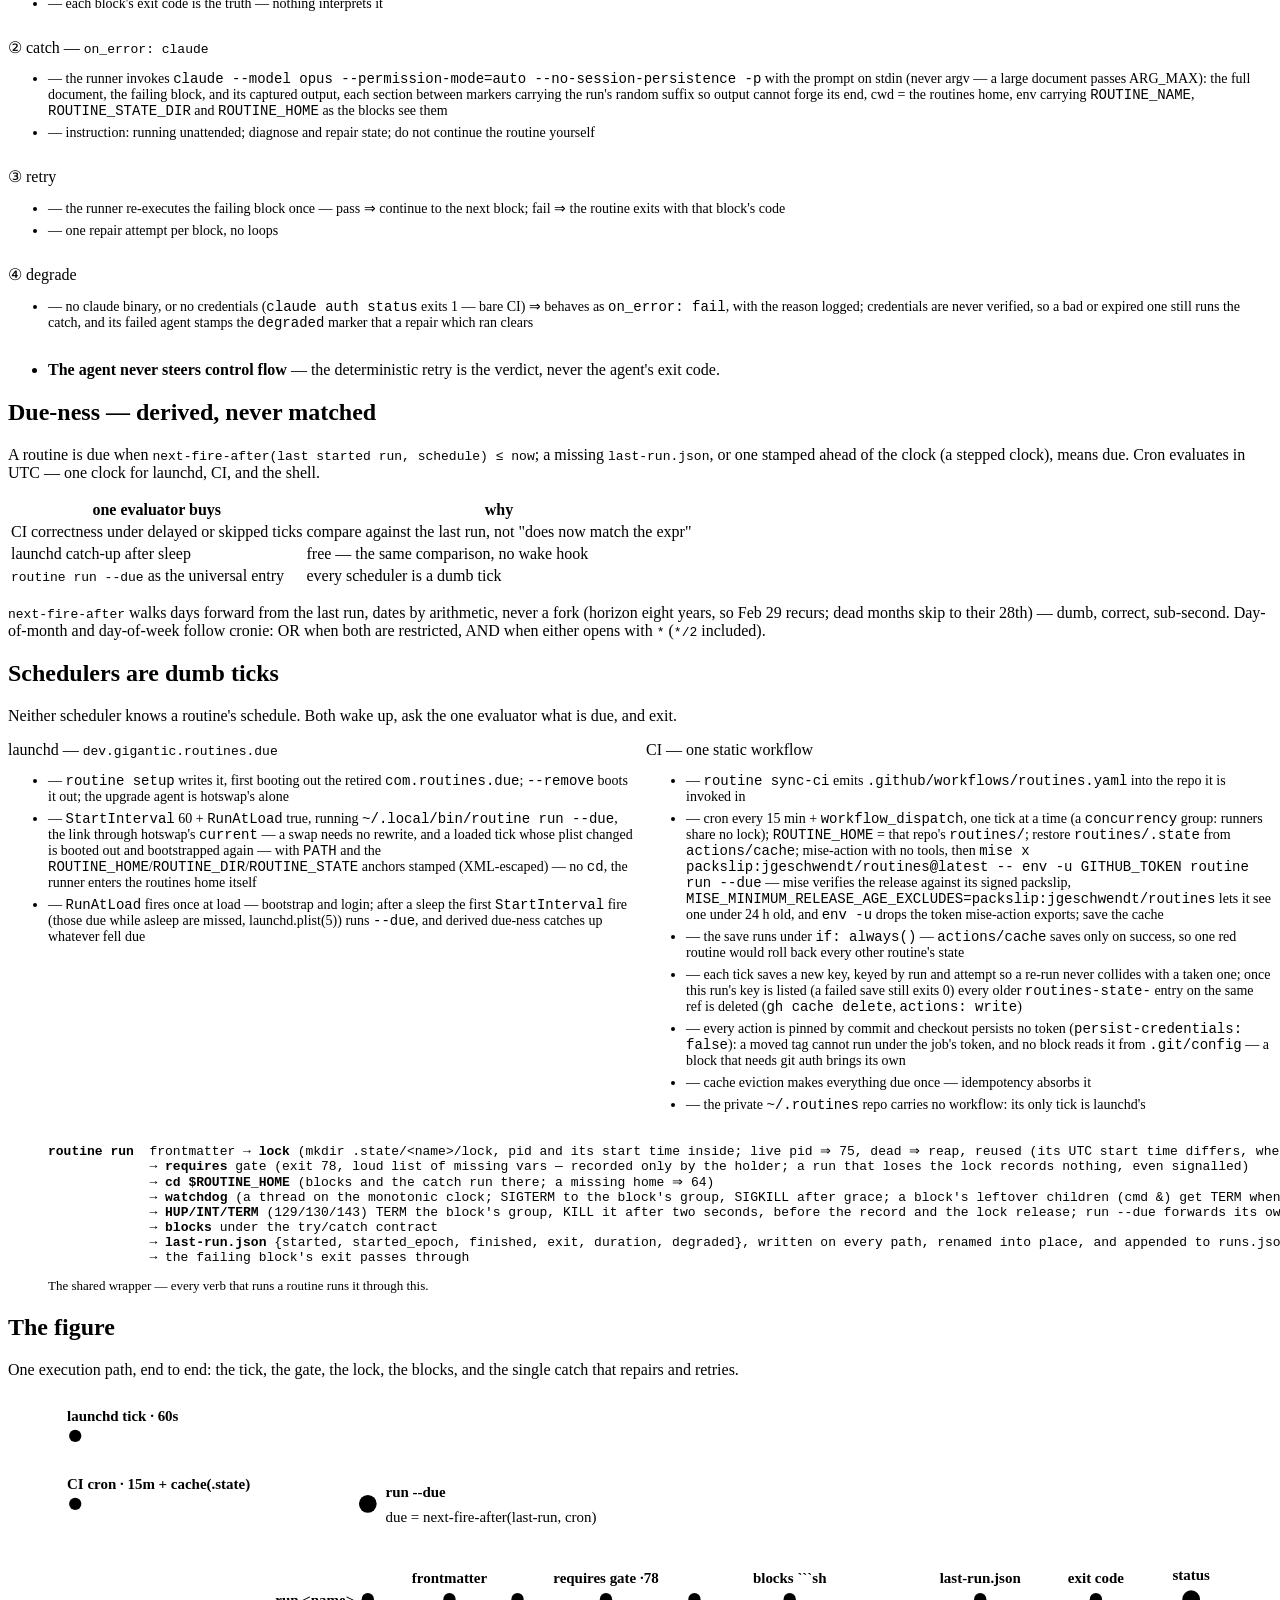
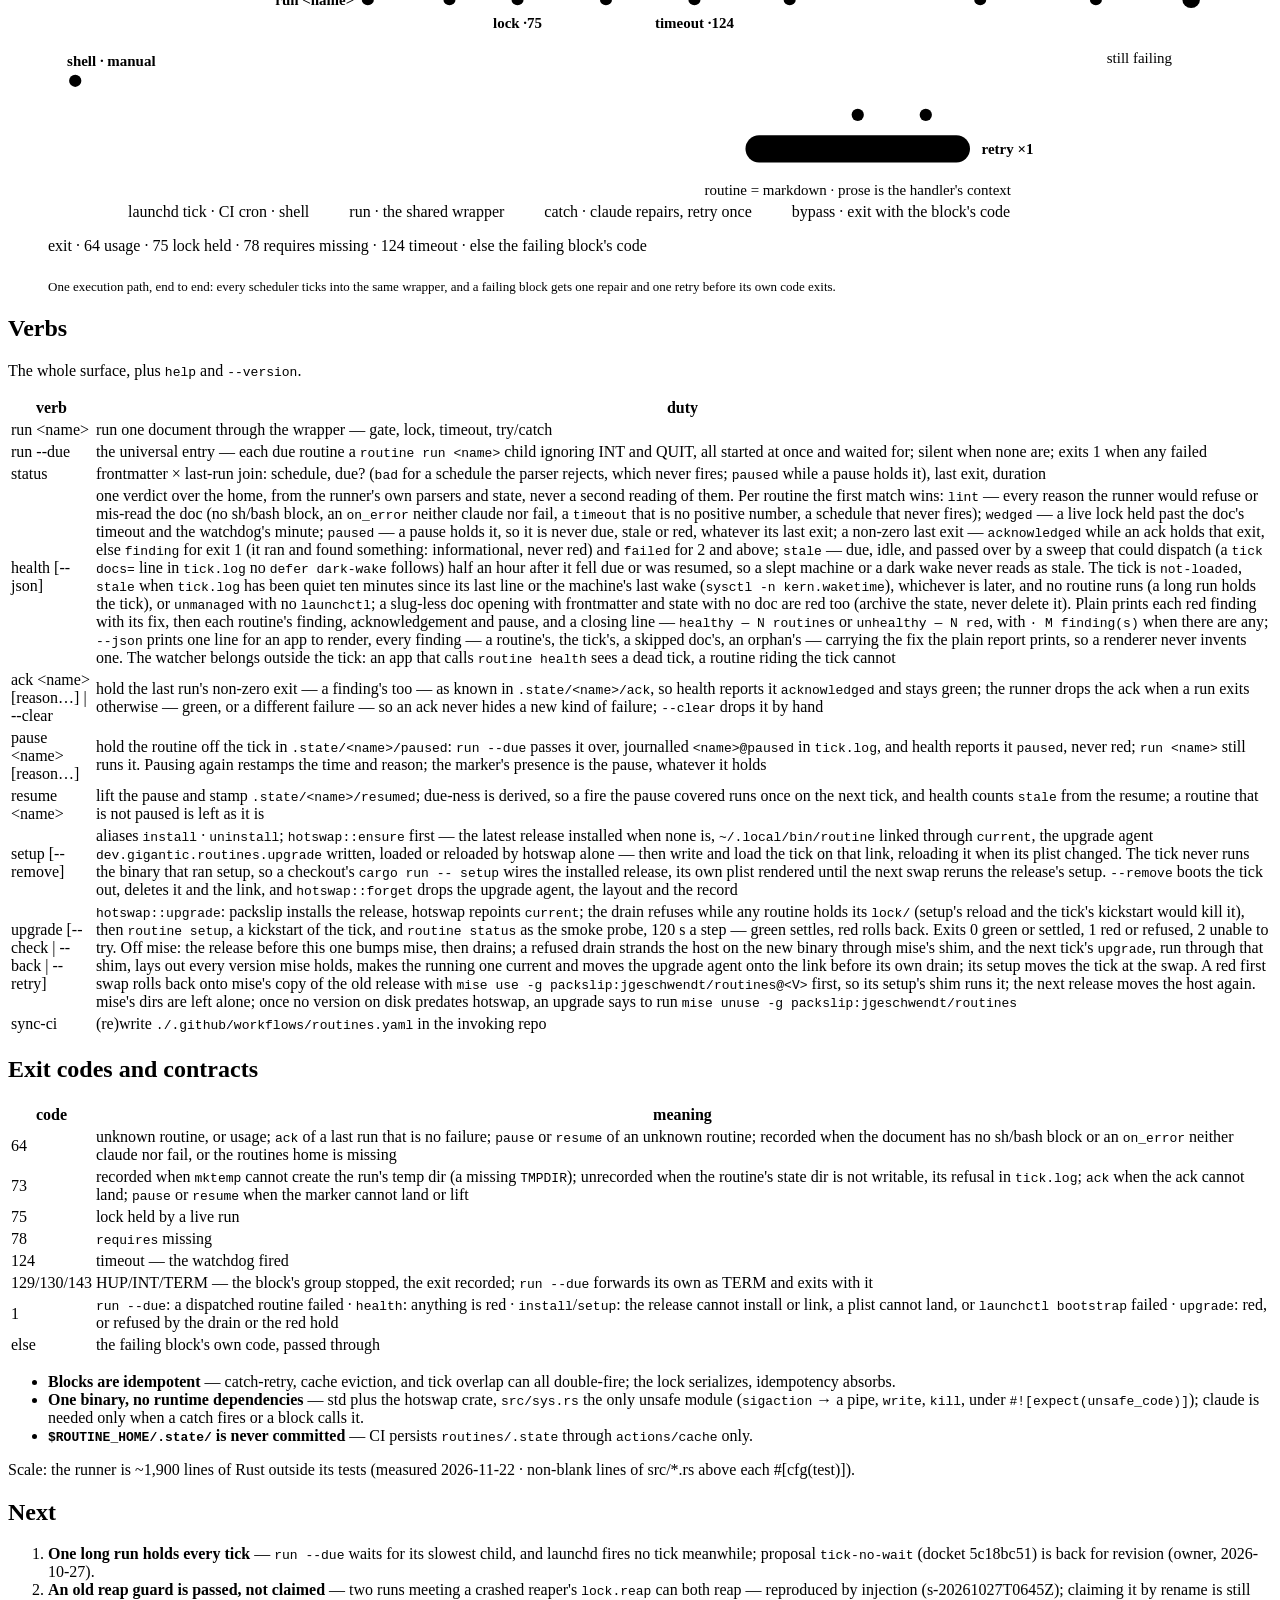
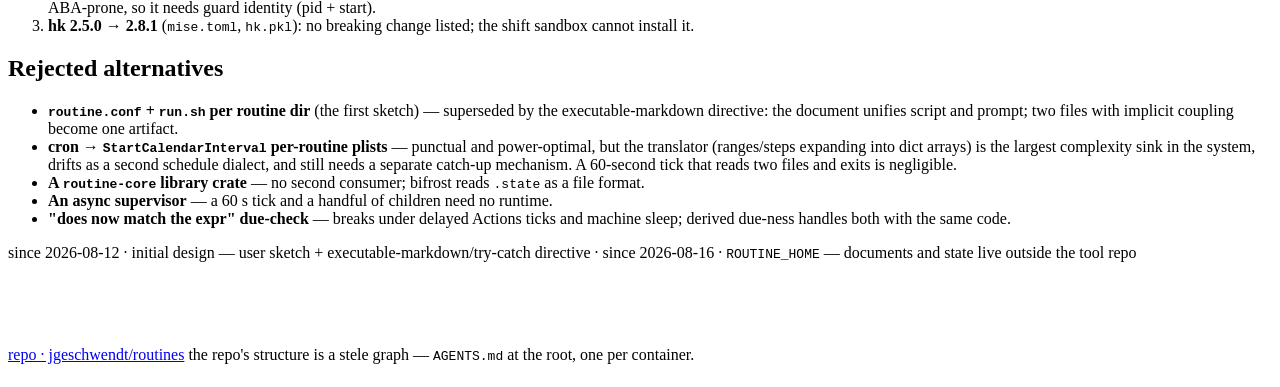
==== commit 42baca46: "pause: routine pause and resume hold a routine off the tick A paused marker in the routine's state k" ====
--- a/docs/index.html
+++ b/docs/index.html
@@ -75,7 +75,7 @@
   </header>
   <figure class="snippet-figure">
 <pre class="snippet"><b>~/.routines/&lt;name&gt;.md</b>            <i># the routine: frontmatter + prose + ```sh blocks</i>
-<b>~/.routines/.state/&lt;name&gt;/</b>       <i># lock/, lock.reap/ while reaping, last-run.json, runs.jsonl, logs/&lt;ts&gt;-&lt;pid&gt;.log, ack</i>
+<b>~/.routines/.state/&lt;name&gt;/</b>       <i># lock/, lock.reap/ while reaping, last-run.json, runs.jsonl, logs/&lt;ts&gt;-&lt;pid&gt;.log, ack, paused, resumed</i>
 <b>~/.routines/.state/tick.log</b>      <i># the sweep's journal — one line per tick</i>
 
 <b>src/</b>                             <i># the runner — one Rust binary, `routine`</i>
@@ -141,7 +141,7 @@
       <div class="panel-body">
         <ul role="list">
           <li>blocks run in order; each block's output is appended to the run log under a block delimiter</li>
-          <li>each block's exit code is the truth — any non-zero runs the catch; by convention 1 is a finding (the routine ran and found something), 2 and above a failure</li>
+          <li>each block's exit code is the truth — nothing interprets it</li>
         </ul>
       </div>
     </div>
@@ -319,10 +319,12 @@
       <thead><tr><th>verb</th><th>duty</th></tr></thead>
       <tbody>
         <tr data-verb="run"><td class="table-mono">run &lt;name&gt;</td><td>run one document through the wrapper — gate, lock, timeout, try/catch</td></tr>
-        <tr data-verb="run-due"><td class="table-mono">run --due</td><td>the universal entry — each due routine a <code class="code">routine run &lt;name&gt;</code> child ignoring INT and QUIT, all started at once and waited for; silent when none are; exits 1 when any failed, exiting 2 or above — a finding's 1 does not count</td></tr>
-        <tr data-verb="status"><td class="table-mono">status</td><td>frontmatter × last-run join: schedule, due? (<code class="code">bad</code> for a schedule the parser rejects, which never fires), last exit, duration</td></tr>
-        <tr data-verb="health"><td class="table-mono">health [--json]</td><td>one verdict over the home, from the runner's own parsers and state, never a second reading of them. Per routine the first match wins: <code class="code">lint</code> — every reason the runner would refuse or mis-read the doc (no sh/bash block, an <code class="code">on_error</code> neither claude nor fail, a <code class="code">timeout</code> that is no positive number, a schedule that never fires); <code class="code">wedged</code> — a live lock held past the doc's timeout and the watchdog's minute; a non-zero last exit — <code class="code">acknowledged</code> while an ack holds that exit, else <code class="code">finding</code> for exit 1 (it ran and found something: informational, never red) and <code class="code">failed</code> for 2 and above; <code class="code">stale</code> — due, idle, and passed over by a sweep that could dispatch (a <code class="code">tick docs=</code> line in <code class="code">tick.log</code> no <code class="code">defer dark-wake</code> follows) half an hour after it fell due, so a slept machine or a dark wake never reads as stale. The tick is <code class="code">not-loaded</code>, <code class="code">stale</code> when <code class="code">tick.log</code> has been quiet ten minutes since its last line or the machine's last wake (<code class="code">sysctl -n kern.waketime</code>), whichever is later, and no routine runs (a long run holds the tick), or <code class="code">unmanaged</code> with no <code class="code">launchctl</code>; a slug-less doc opening with frontmatter and state with no doc are red too (archive the state, never delete it). Plain prints each red finding with its fix, then each routine's finding and acknowledgement, and a closing line — <code class="code">healthy — N routines</code> or <code class="code">unhealthy — N red</code>, with <code class="code">· M finding(s)</code> when there are any; <code class="code">--json</code> prints one line for an app to render, every finding — a routine's, the tick's, a skipped doc's, an orphan's — carrying the fix the plain report prints, so a renderer never invents one. The watcher belongs outside the tick: an app that calls <code class="code">routine health</code> sees a dead tick, a routine riding the tick cannot</td></tr>
+        <tr data-verb="run-due"><td class="table-mono">run --due</td><td>the universal entry — each due routine a <code class="code">routine run &lt;name&gt;</code> child ignoring INT and QUIT, all started at once and waited for; silent when none are; exits 1 when any failed</td></tr>
+        <tr data-verb="status"><td class="table-mono">status</td><td>frontmatter × last-run join: schedule, due? (<code class="code">bad</code> for a schedule the parser rejects, which never fires; <code class="code">paused</code> while a pause holds it), last exit, duration</td></tr>
+        <tr data-verb="health"><td class="table-mono">health [--json]</td><td>one verdict over the home, from the runner's own parsers and state, never a second reading of them. Per routine the first match wins: <code class="code">lint</code> — every reason the runner would refuse or mis-read the doc (no sh/bash block, an <code class="code">on_error</code> neither claude nor fail, a <code class="code">timeout</code> that is no positive number, a schedule that never fires); <code class="code">wedged</code> — a live lock held past the doc's timeout and the watchdog's minute; <code class="code">paused</code> — a pause holds it, so it is never due, stale or red, whatever its last exit; a non-zero last exit — <code class="code">acknowledged</code> while an ack holds that exit, else <code class="code">finding</code> for exit 1 (it ran and found something: informational, never red) and <code class="code">failed</code> for 2 and above; <code class="code">stale</code> — due, idle, and passed over by a sweep that could dispatch (a <code class="code">tick docs=</code> line in <code class="code">tick.log</code> no <code class="code">defer dark-wake</code> follows) half an hour after it fell due or was resumed, so a slept machine or a dark wake never reads as stale. The tick is <code class="code">not-loaded</code>, <code class="code">stale</code> when <code class="code">tick.log</code> has been quiet ten minutes since its last line or the machine's last wake (<code class="code">sysctl -n kern.waketime</code>), whichever is later, and no routine runs (a long run holds the tick), or <code class="code">unmanaged</code> with no <code class="code">launchctl</code>; a slug-less doc opening with frontmatter and state with no doc are red too (archive the state, never delete it). Plain prints each red finding with its fix, then each routine's finding, acknowledgement and pause, and a closing line — <code class="code">healthy — N routines</code> or <code class="code">unhealthy — N red</code>, with <code class="code">· M finding(s)</code> when there are any; <code class="code">--json</code> prints one line for an app to render, every finding — a routine's, the tick's, a skipped doc's, an orphan's — carrying the fix the plain report prints, so a renderer never invents one. The watcher belongs outside the tick: an app that calls <code class="code">routine health</code> sees a dead tick, a routine riding the tick cannot</td></tr>
         <tr data-verb="ack"><td class="table-mono">ack &lt;name&gt; [reason…] | --clear</td><td>hold the last run's non-zero exit — a finding's too — as known in <code class="code">.state/&lt;name&gt;/ack</code>, so health reports it <code class="code">acknowledged</code> and stays green; the runner drops the ack when a run exits otherwise — green, or a different failure — so an ack never hides a new kind of failure; <code class="code">--clear</code> drops it by hand</td></tr>
+        <tr data-verb="pause"><td class="table-mono">pause &lt;name&gt; [reason…]</td><td>hold the routine off the tick in <code class="code">.state/&lt;name&gt;/paused</code>: <code class="code">run --due</code> passes it over, journalled <code class="code">&lt;name&gt;@paused</code> in <code class="code">tick.log</code>, and health reports it <code class="code">paused</code>, never red; <code class="code">run &lt;name&gt;</code> still runs it. Pausing again restamps the time and reason; the marker's presence is the pause, whatever it holds</td></tr>
+        <tr data-verb="resume"><td class="table-mono">resume &lt;name&gt;</td><td>lift the pause and stamp <code class="code">.state/&lt;name&gt;/resumed</code>; due-ness is derived, so a fire the pause covered runs once on the next tick, and health counts <code class="code">stale</code> from the resume; a routine that is not paused is left as it is</td></tr>
         <tr data-verb="setup"><td class="table-mono">setup [--remove]</td><td>aliases <code class="code">install</code> · <code class="code">uninstall</code>; <code class="code">hotswap::ensure</code> first — the latest release installed when none is, <code class="code">~/.local/bin/routine</code> linked through <code class="code">current</code>, the upgrade agent <code class="code">dev.gigantic.routines.upgrade</code> written, loaded or reloaded by hotswap alone — then write and load the tick on that link, reloading it when its plist changed. The tick never runs the binary that ran setup, so a checkout's <code class="code">cargo run -- setup</code> wires the installed release, its own plist rendered until the next swap reruns the release's setup. <code class="code">--remove</code> boots the tick out, deletes it and the link, and <code class="code">hotswap::forget</code> drops the upgrade agent, the layout and the record</tr>
         <tr data-verb="upgrade"><td class="table-mono">upgrade [--check | --back | --retry]</td><td><code class="code">hotswap::upgrade</code>: packslip installs the release, hotswap repoints <code class="code">current</code>; the drain refuses while any routine holds its <code class="code">lock/</code> (setup's reload and the tick's kickstart would kill it), then <code class="code">routine setup</code>, a kickstart of the tick, and <code class="code">routine status</code> as the smoke probe, 120 s a step — green settles, red rolls back. Exits 0 green or settled, 1 red or refused, 2 unable to try. Off mise: the release before this one bumps mise, then drains; a refused drain strands the host on the new binary through mise's shim, and the next tick's <code class="code">upgrade</code>, run through that shim, lays out every version mise holds, makes the running one current and moves the upgrade agent onto the link before its own drain; its setup moves the tick at the swap. A red first swap rolls back onto mise's copy of the old release with <code class="code">mise use -g packslip:jgeschwendt/routines@&lt;V&gt;</code> first, so its setup's shim runs it; the next release moves the host again. mise's dirs are left alone; once no version on disk predates hotswap, an upgrade says to run <code class="code">mise unuse -g packslip:jgeschwendt/routines</code></td></tr>
         <tr data-verb="sync-ci"><td class="table-mono">sync-ci</td><td>(re)write <code class="code">./.github/workflows/routines.yaml</code> in the invoking repo</td></tr>
@@ -339,14 +341,14 @@
     <table data-table>
       <thead><tr><th>code</th><th>meaning</th></tr></thead>
       <tbody>
-        <tr data-exit="64"><td class="table-mono">64</td><td>unknown routine, or usage; <code class="code">ack</code> of a last run that is no failure; recorded when the document has no sh/bash block or an <code class="code">on_error</code> neither claude nor fail, or the routines home is missing</td></tr>
-        <tr data-exit="73"><td class="table-mono">73</td><td>recorded when <code class="code">mktemp</code> cannot create the run's temp dir (a missing <code class="code">TMPDIR</code>); unrecorded when the routine's state dir is not writable, its refusal in <code class="code">tick.log</code>; <code class="code">ack</code> when the ack cannot land</td></tr>
+        <tr data-exit="64"><td class="table-mono">64</td><td>unknown routine, or usage; <code class="code">ack</code> of a last run that is no failure; <code class="code">pause</code> or <code class="code">resume</code> of an unknown routine; recorded when the document has no sh/bash block or an <code class="code">on_error</code> neither claude nor fail, or the routines home is missing</td></tr>
+        <tr data-exit="73"><td class="table-mono">73</td><td>recorded when <code class="code">mktemp</code> cannot create the run's temp dir (a missing <code class="code">TMPDIR</code>); unrecorded when the routine's state dir is not writable, its refusal in <code class="code">tick.log</code>; <code class="code">ack</code> when the ack cannot land; <code class="code">pause</code> or <code class="code">resume</code> when the marker cannot land or lift</td></tr>
         <tr data-exit="75"><td class="table-mono">75</td><td>lock held by a live run</td></tr>
         <tr data-exit="78"><td class="table-mono">78</td><td><code class="code">requires</code> missing</td></tr>
         <tr data-exit="124"><td class="table-mono">124</td><td>timeout — the watchdog fired</td></tr>
         <tr data-exit="signal"><td class="table-mono">129/130/143</td><td>HUP/INT/TERM — the block's group stopped, the exit recorded; <code class="code">run --due</code> forwards its own as TERM and exits with it</td></tr>
-        <tr data-exit="1"><td class="table-mono">1</td><td>a block's finding, by convention — the routine ran and found something · <code class="code">run --due</code>: a dispatched routine failed, exiting 2 or above · <code class="code">health</code>: anything is red · <code class="code">install</code>/<code class="code">setup</code>: the release cannot install or link, a plist cannot land, or <code class="code">launchctl bootstrap</code> failed · <code class="code">upgrade</code>: red, or refused by the drain or the red hold</td></tr>
-        <tr data-exit="else"><td class="table-mono">else</td><td>the failing block's own code, passed through — by convention 2 and above a failure</td></tr>
+        <tr data-exit="1"><td class="table-mono">1</td><td><code class="code">run --due</code>: a dispatched routine failed · <code class="code">health</code>: anything is red · <code class="code">install</code>/<code class="code">setup</code>: the release cannot install or link, a plist cannot land, or <code class="code">launchctl bootstrap</code> failed · <code class="code">upgrade</code>: red, or refused by the drain or the red hold</td></tr>
+        <tr data-exit="else"><td class="table-mono">else</td><td>the failing block's own code, passed through</td></tr>
       </tbody>
     </table>
   </div>
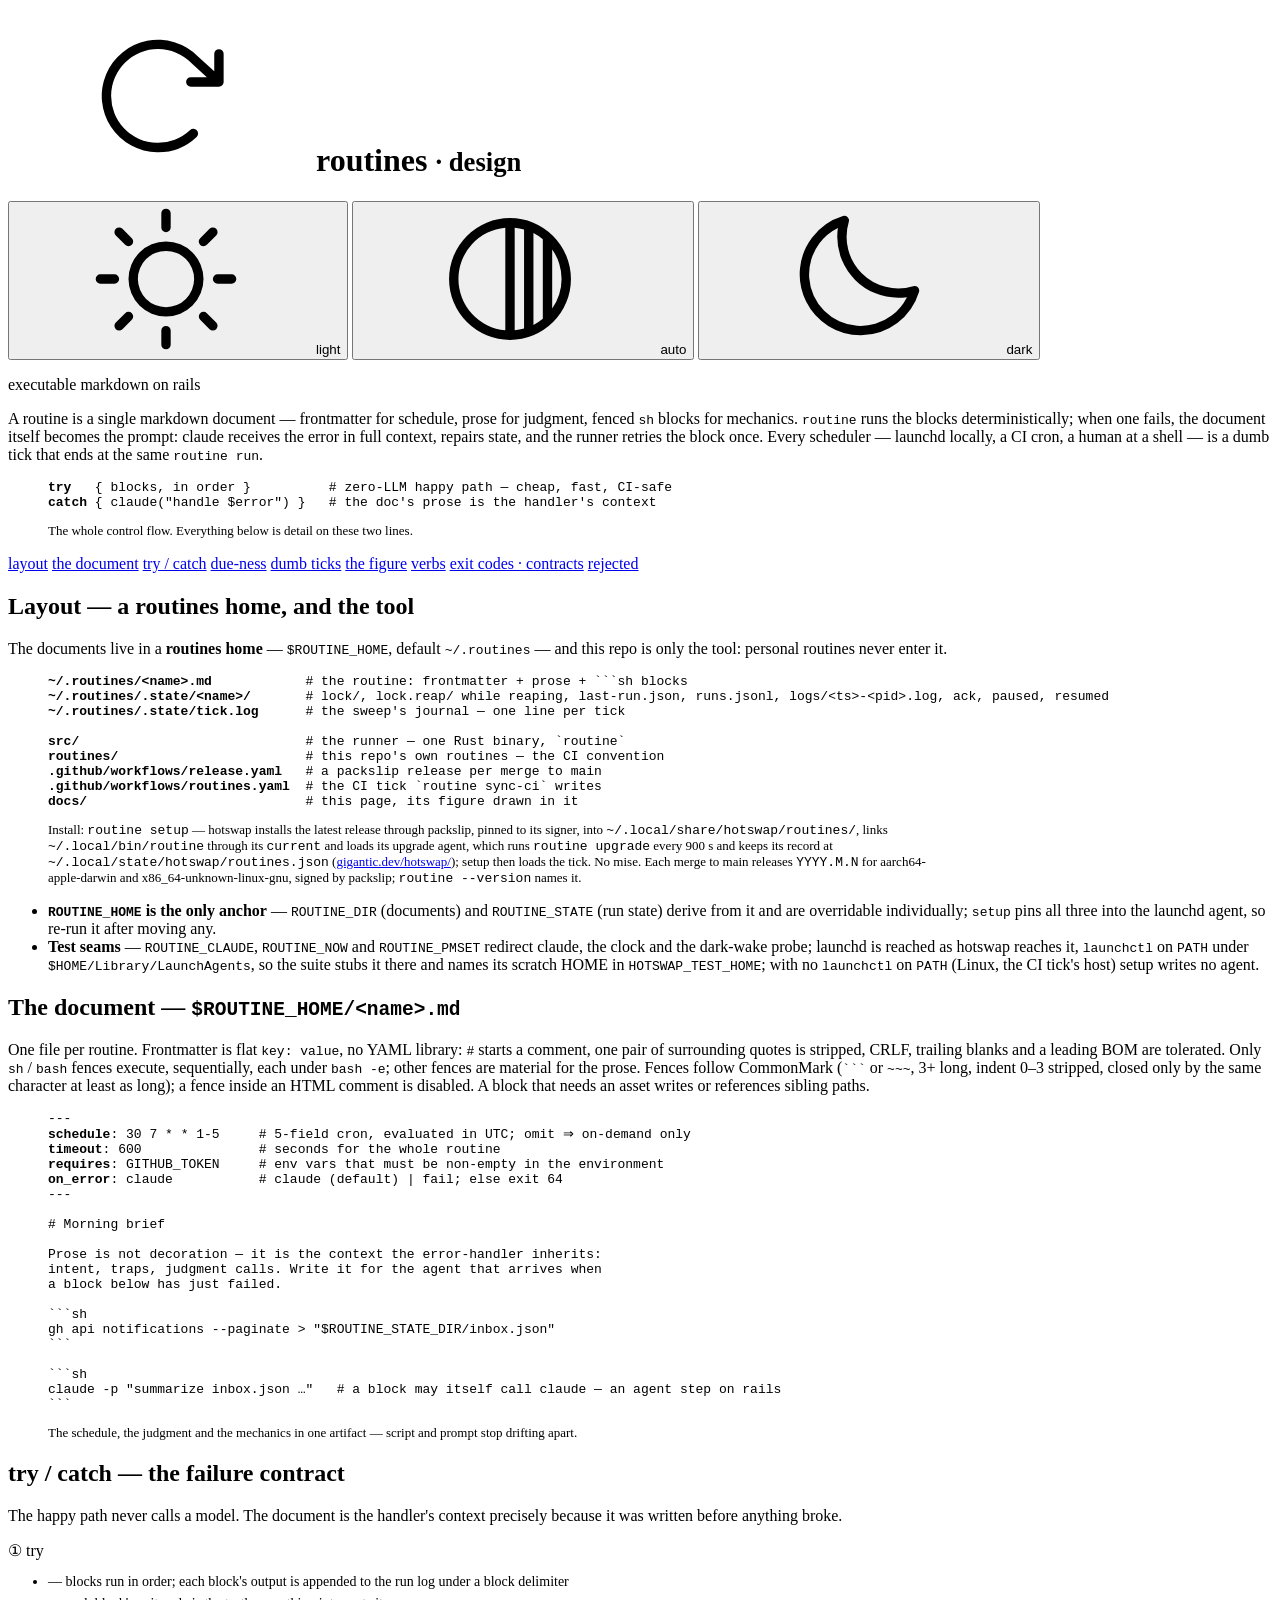
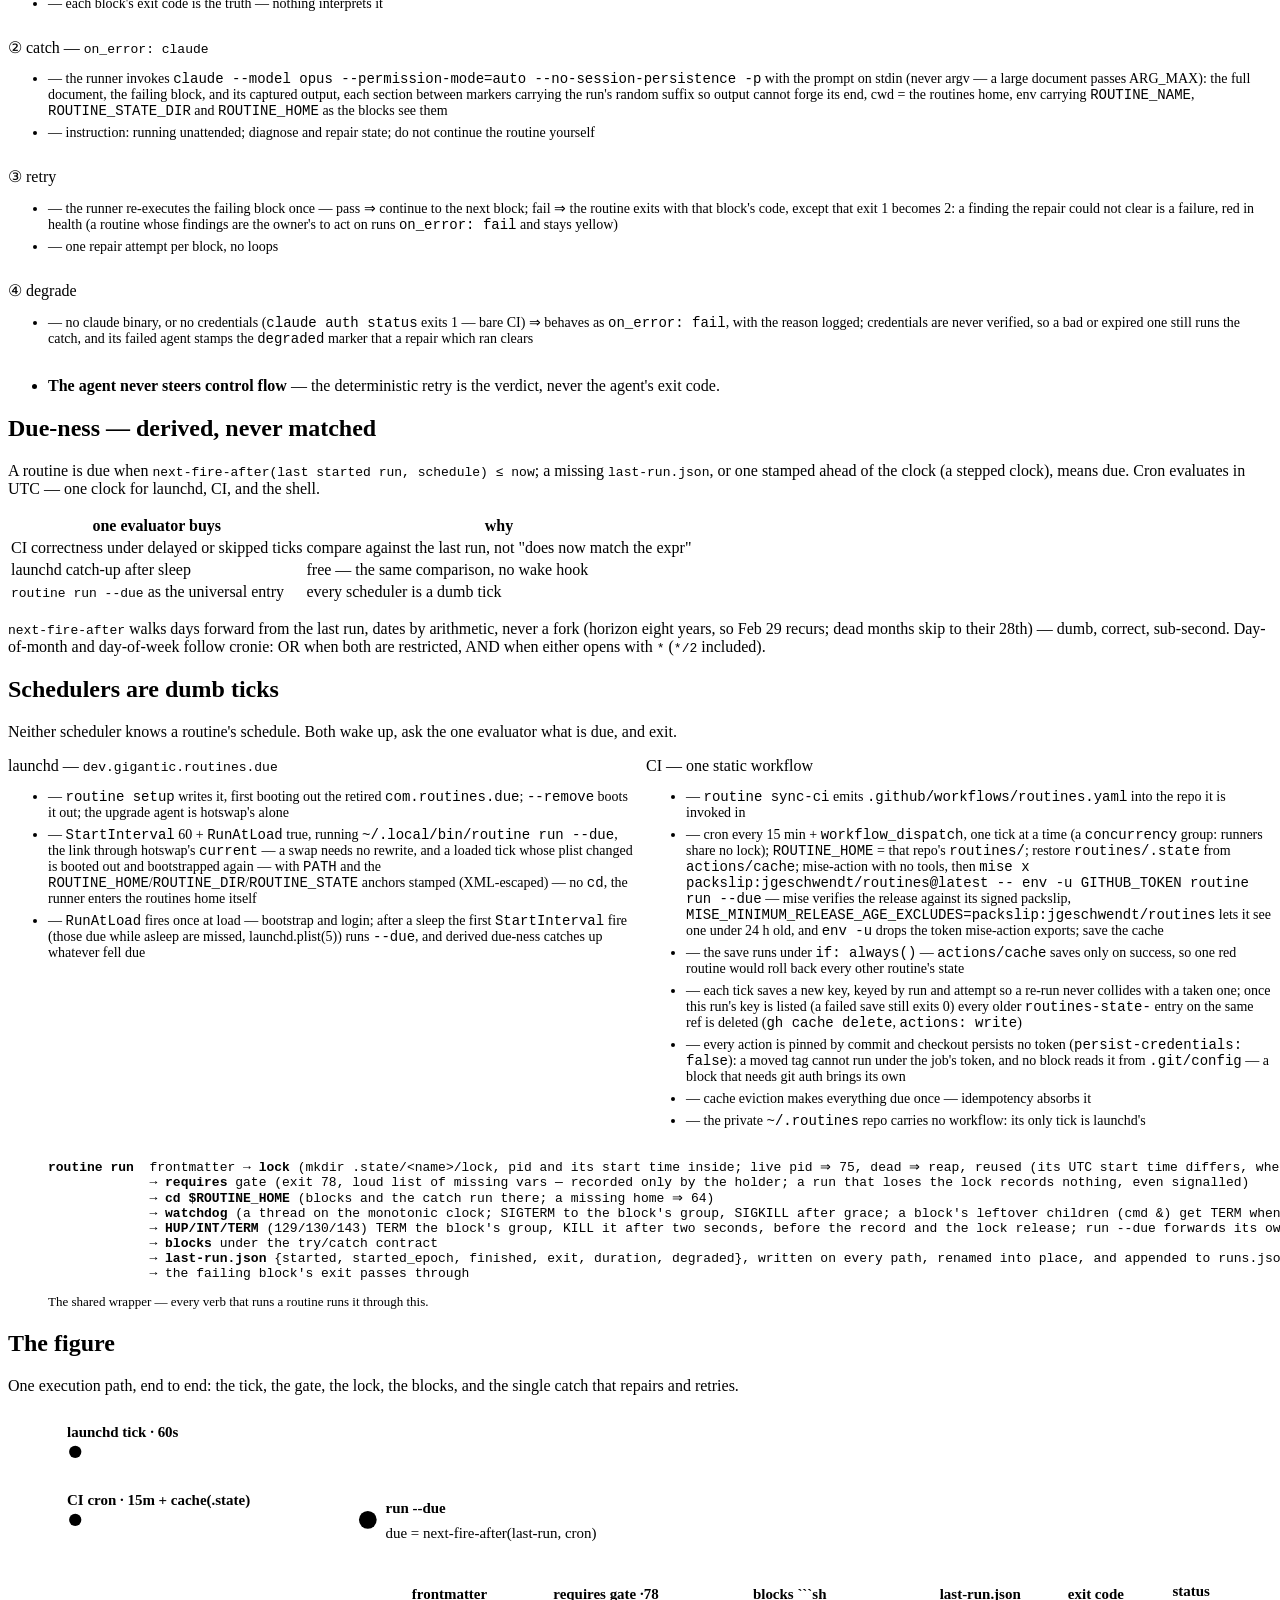
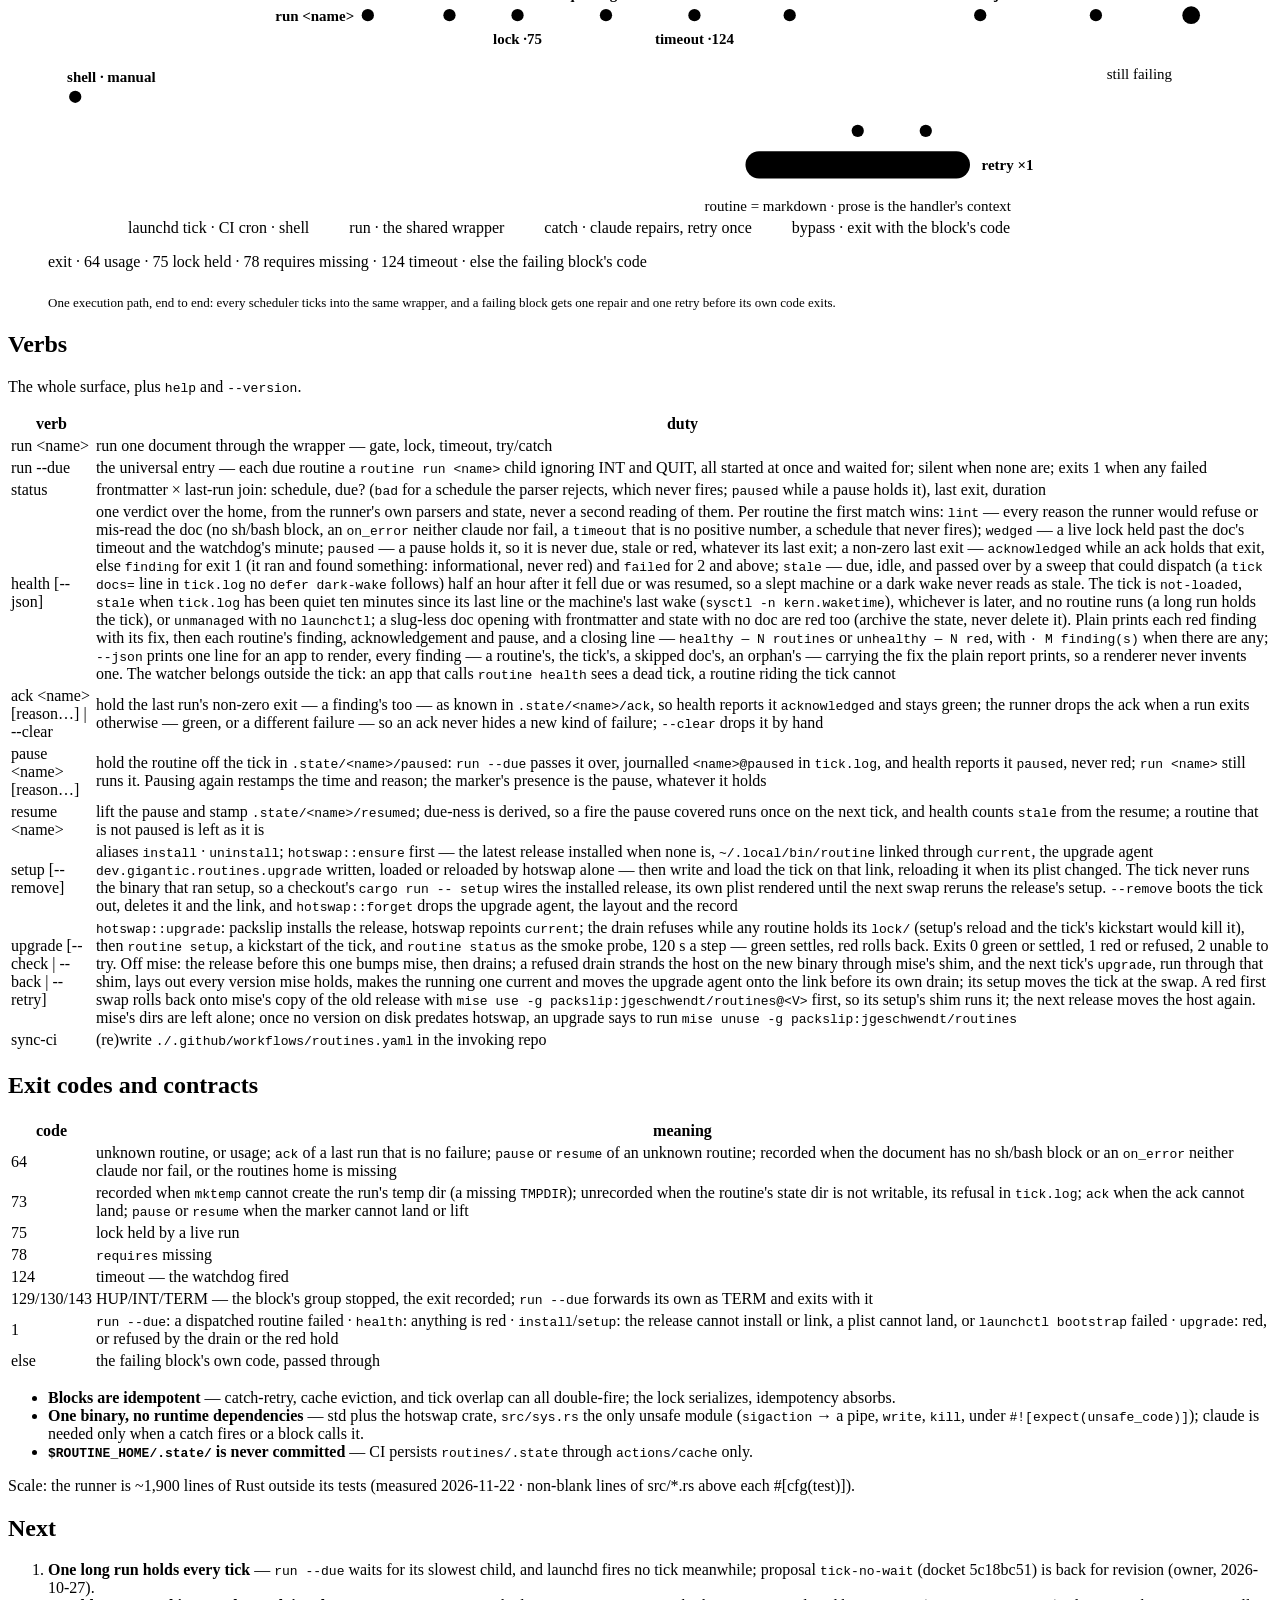
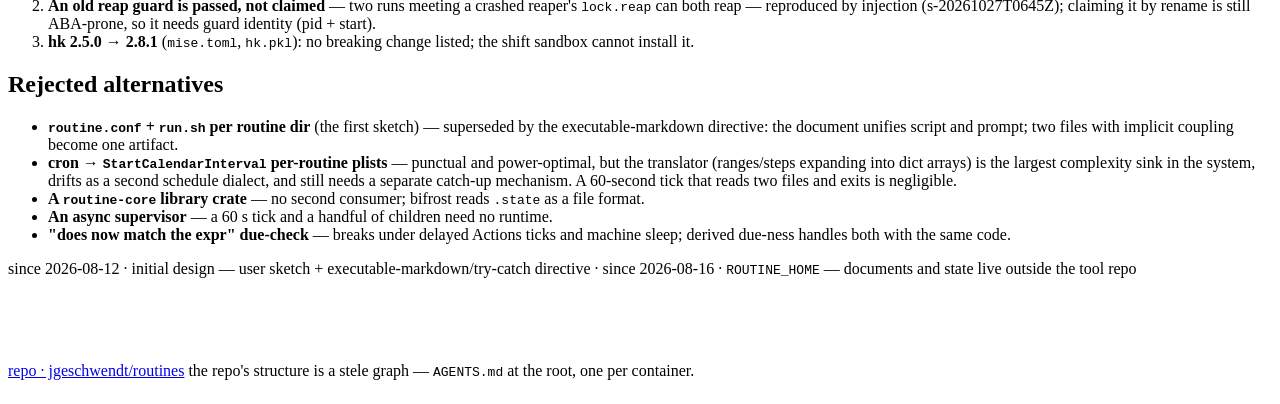
==== commit 47f9e7eb: "fix(run): a finding the catch could not clear exits 2 After a claude repair, a retry that still exit" ====
--- a/docs/index.html
+++ b/docs/index.html
@@ -158,7 +158,7 @@
       <div class="panel-head">③ retry</div>
       <div class="panel-body">
         <ul role="list">
-          <li>the runner re-executes the failing block once — pass ⇒ continue to the next block; fail ⇒ the routine exits with that block's code</li>
+          <li>the runner re-executes the failing block once — pass ⇒ continue to the next block; fail ⇒ the routine exits with that block's code, except that exit 1 becomes 2: a finding the repair could not clear is a failure, red in health (a routine whose findings are the owner's to act on runs <code class="code">on_error: fail</code> and stays yellow)</li>
           <li>one repair attempt per block, no loops</li>
         </ul>
       </div>
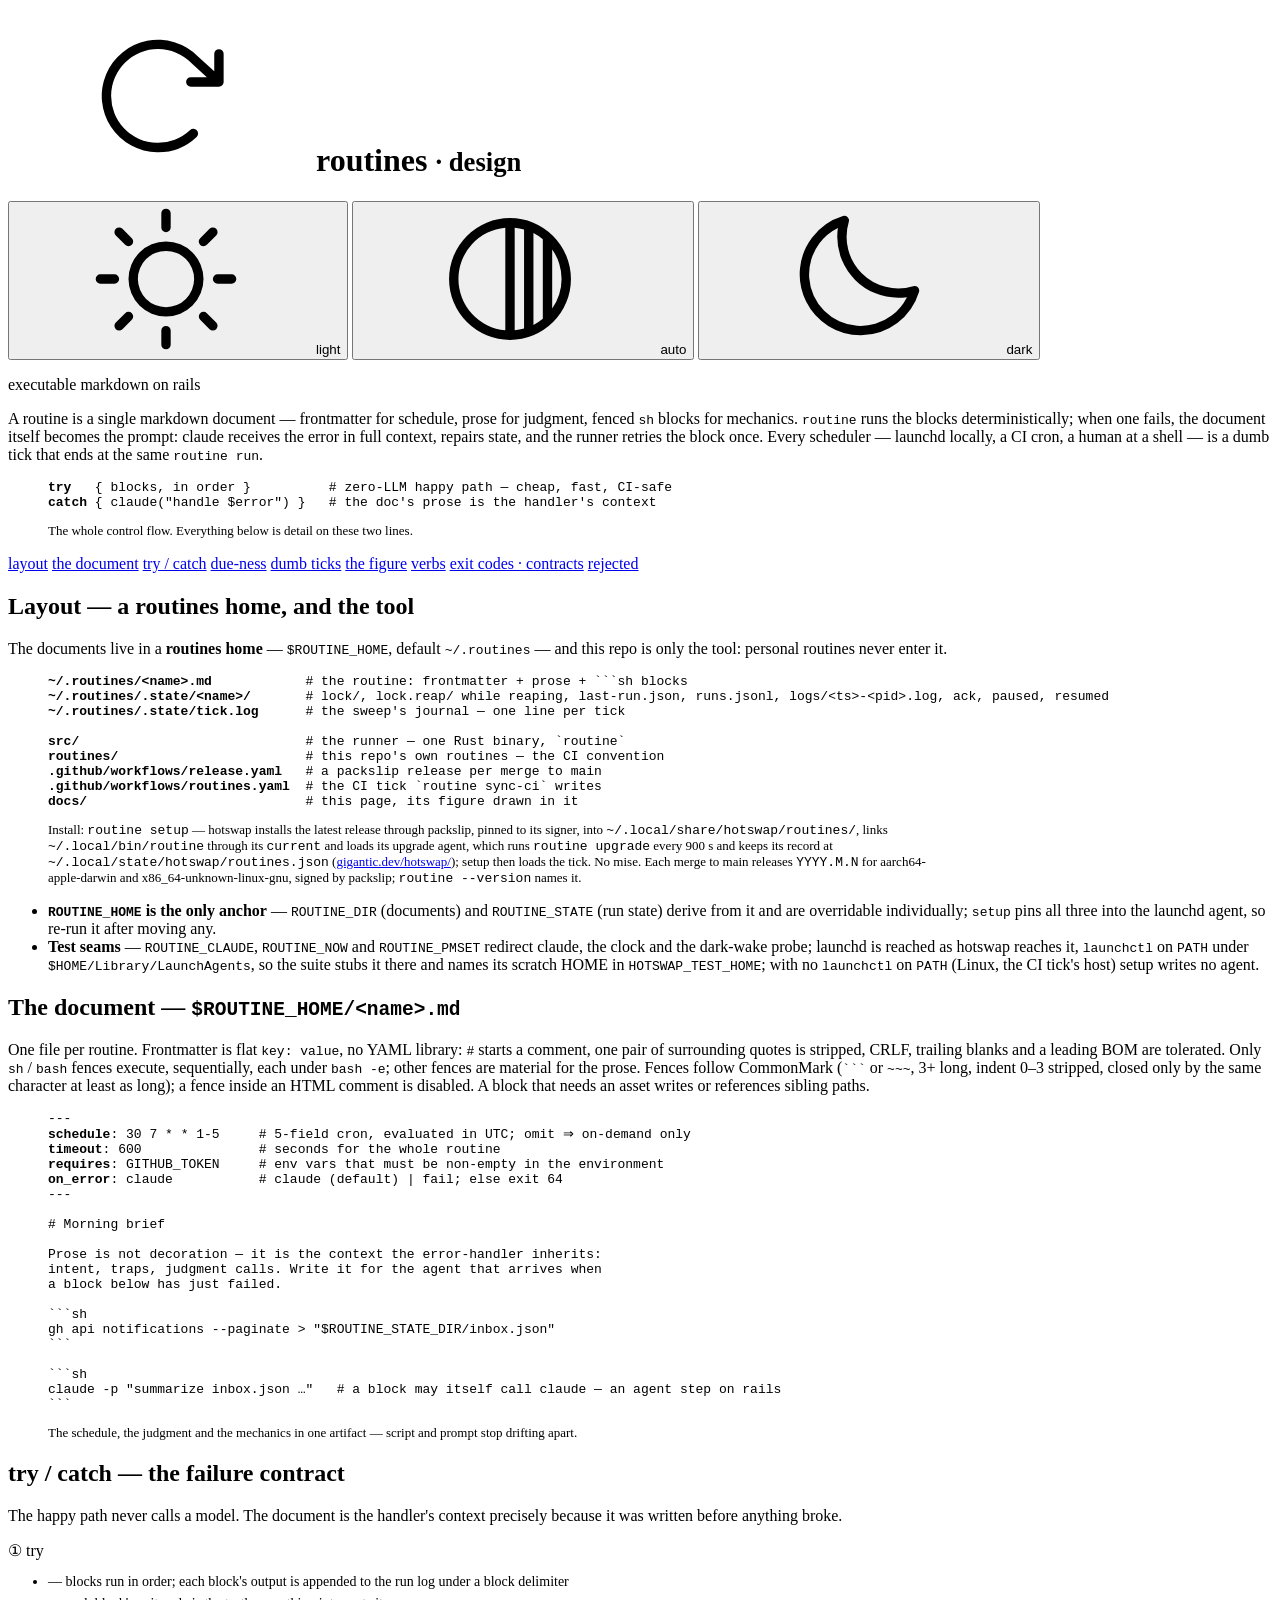
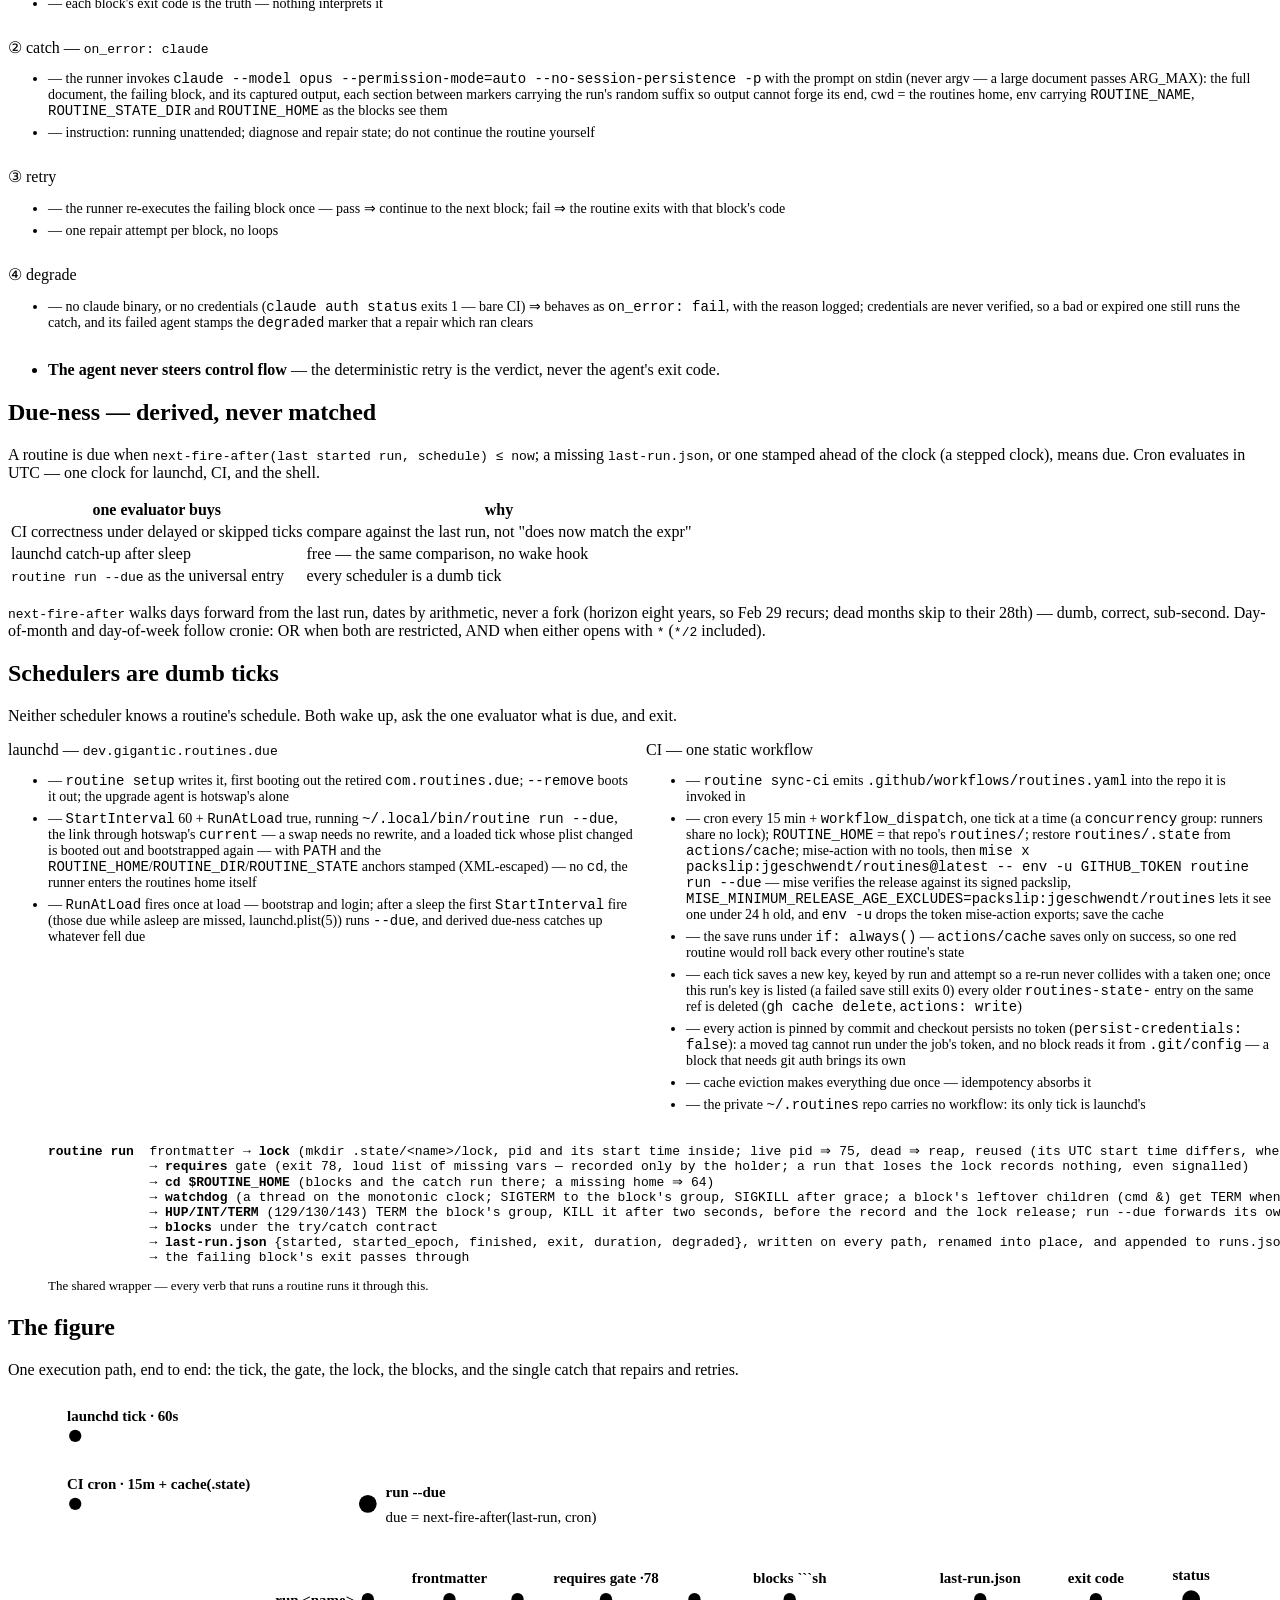
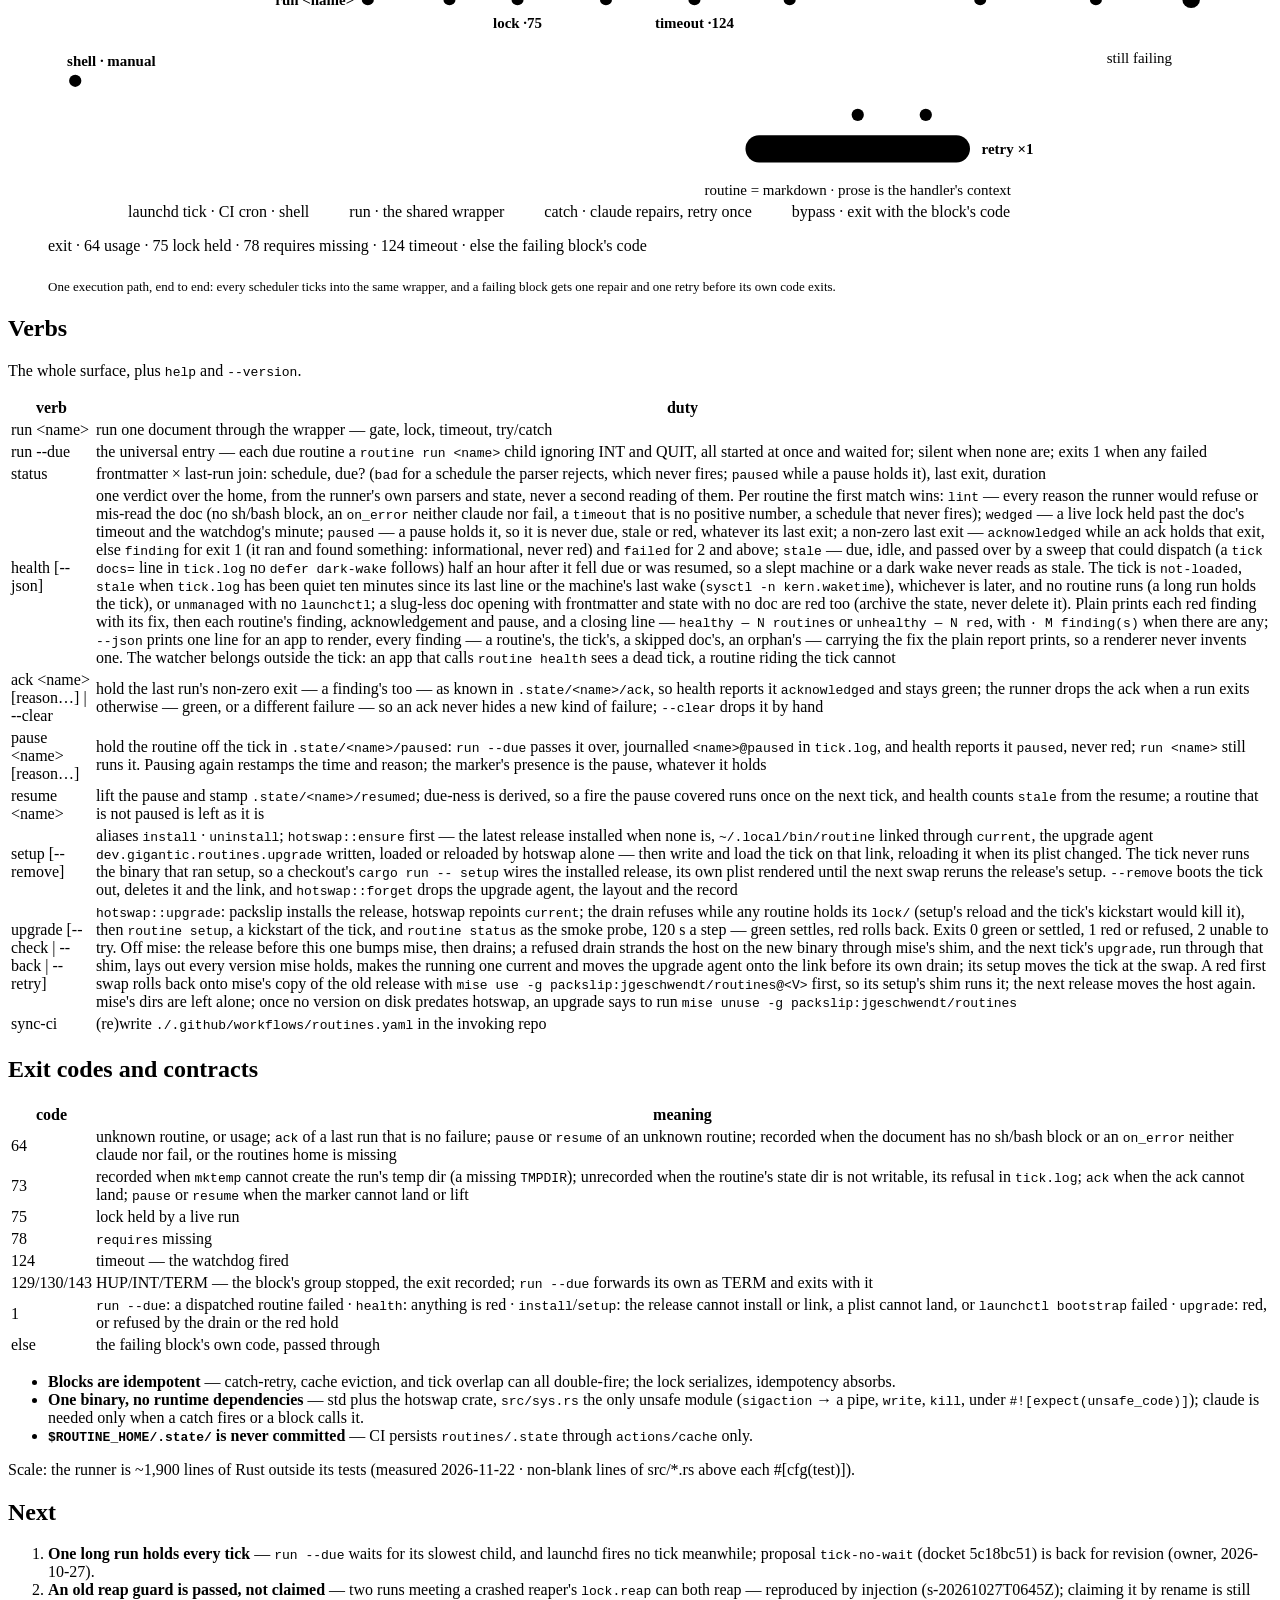
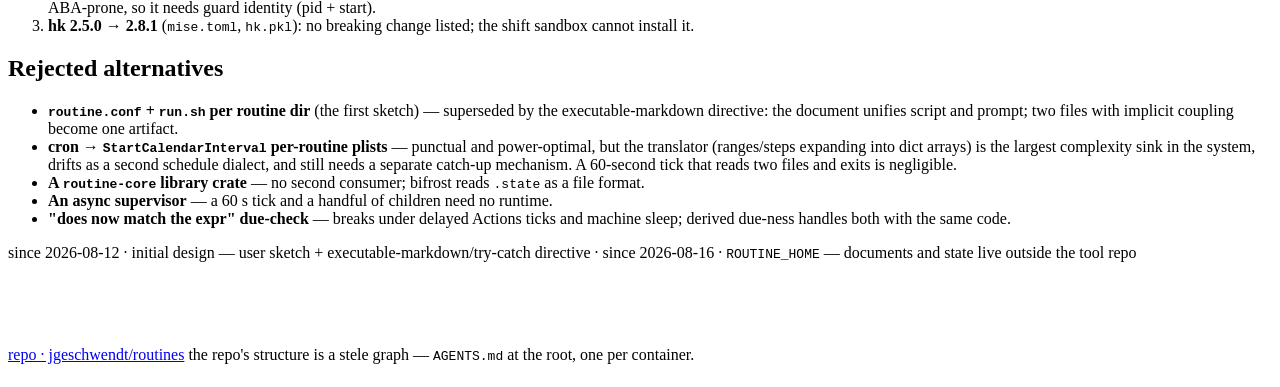
==== commit e6cac26d: "Revert "fix(run): a finding the catch could not clear exits 2" This reverts commit 47f9e7e. grove-sy" ====
--- a/docs/index.html
+++ b/docs/index.html
@@ -158,7 +158,7 @@
       <div class="panel-head">③ retry</div>
       <div class="panel-body">
         <ul role="list">
-          <li>the runner re-executes the failing block once — pass ⇒ continue to the next block; fail ⇒ the routine exits with that block's code, except that exit 1 becomes 2: a finding the repair could not clear is a failure, red in health (a routine whose findings are the owner's to act on runs <code class="code">on_error: fail</code> and stays yellow)</li>
+          <li>the runner re-executes the failing block once — pass ⇒ continue to the next block; fail ⇒ the routine exits with that block's code</li>
           <li>one repair attempt per block, no loops</li>
         </ul>
       </div>
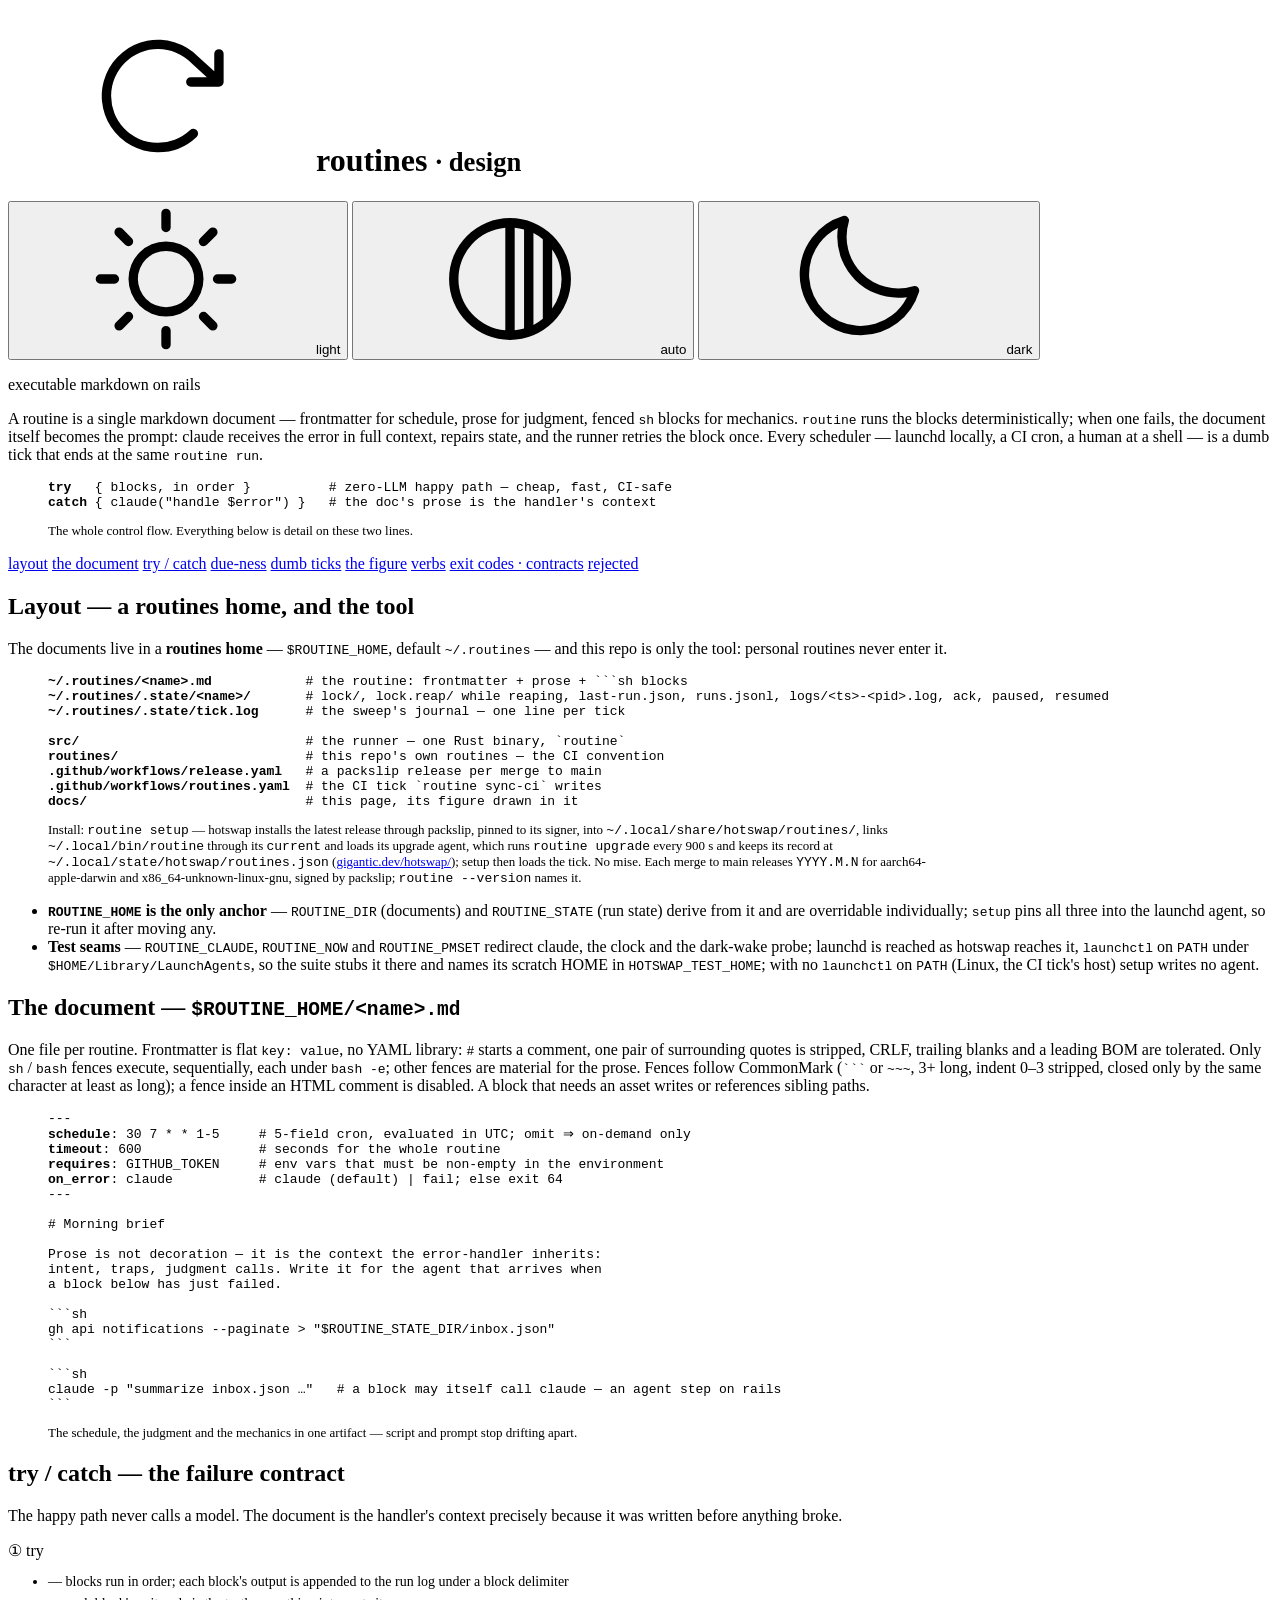
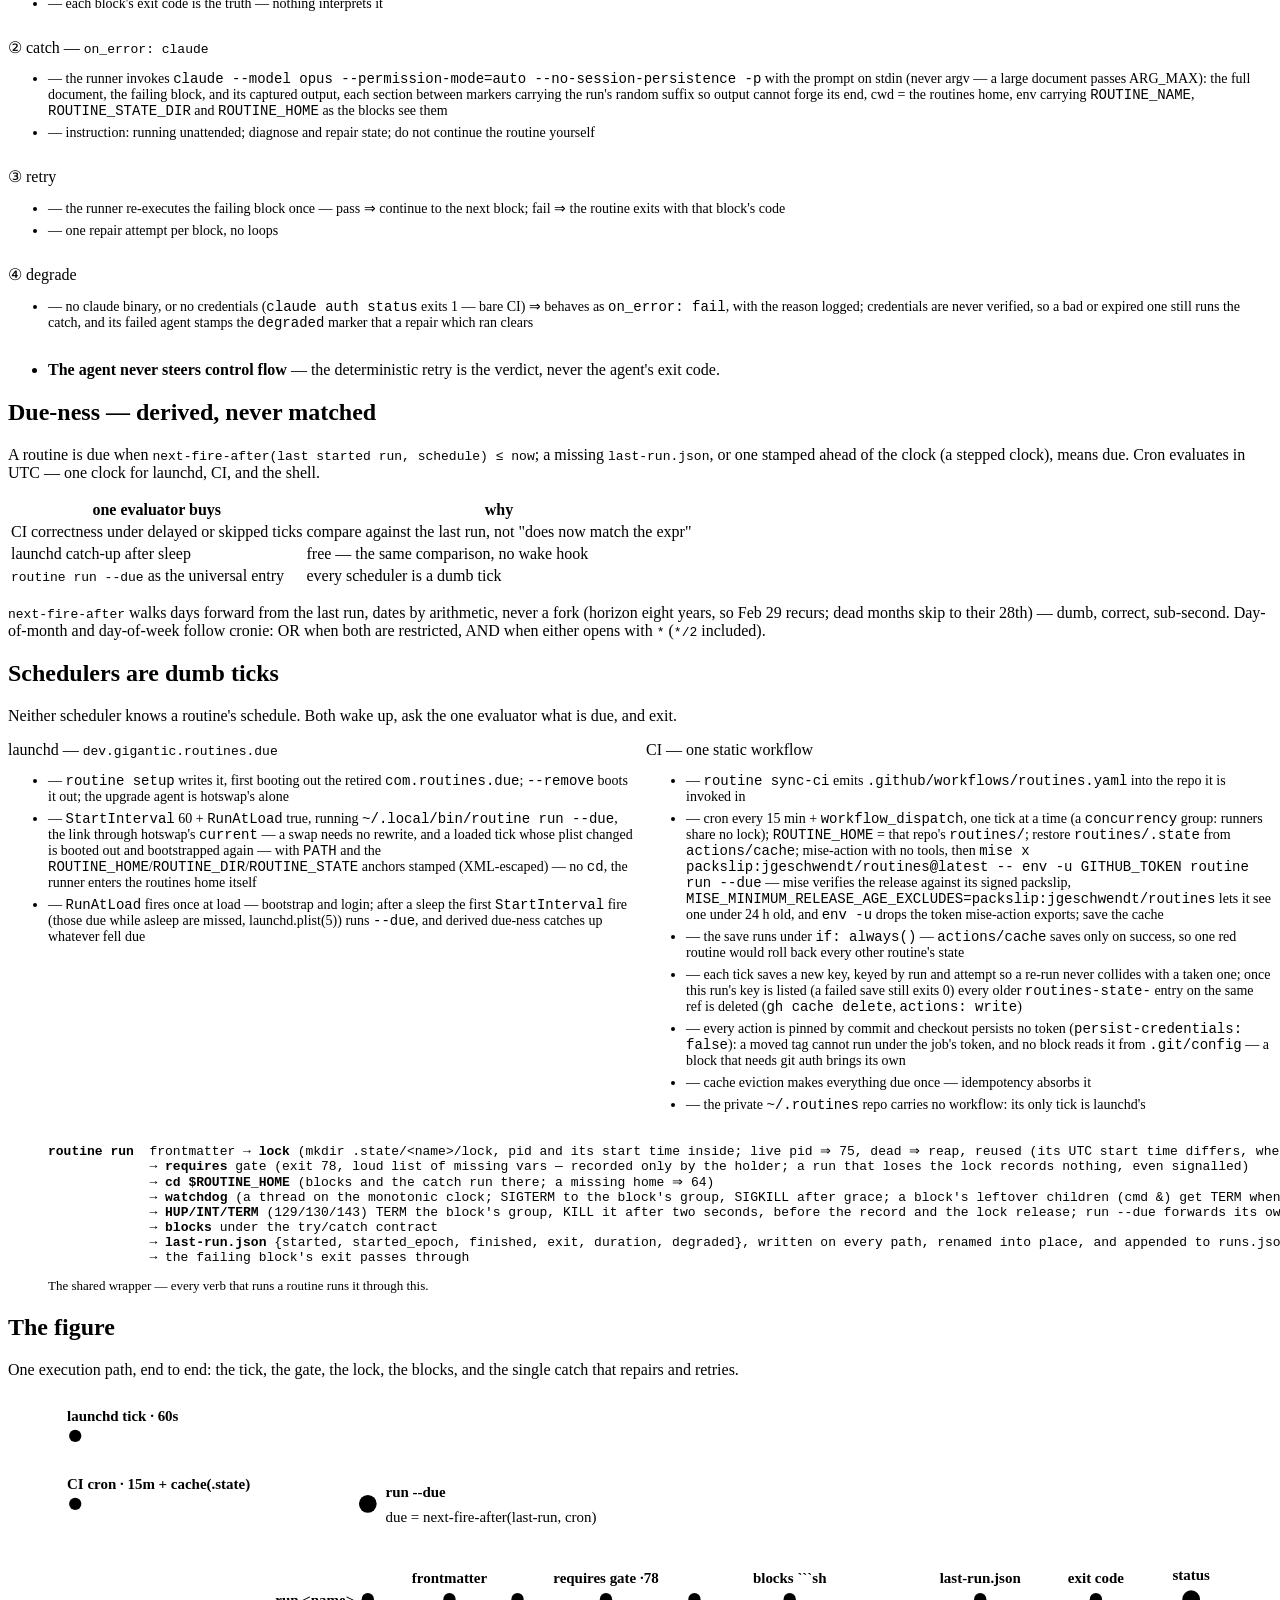
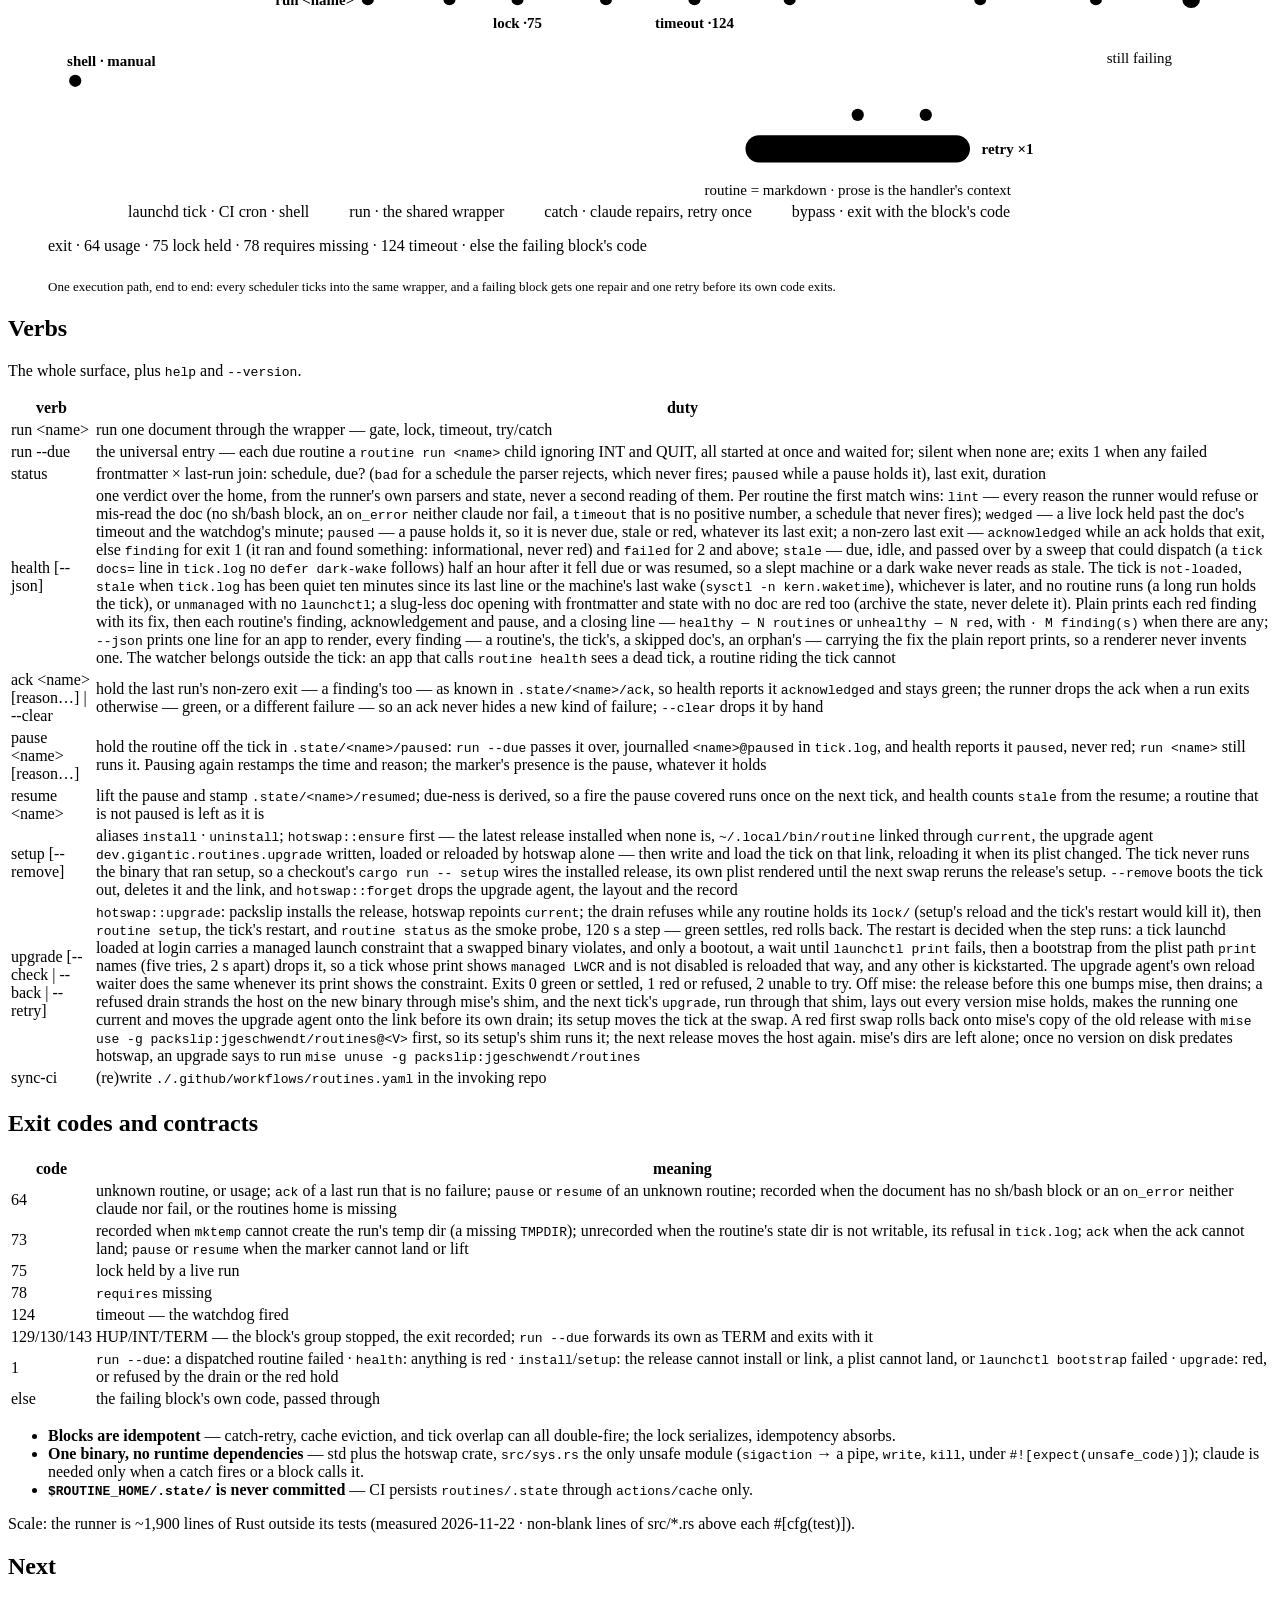
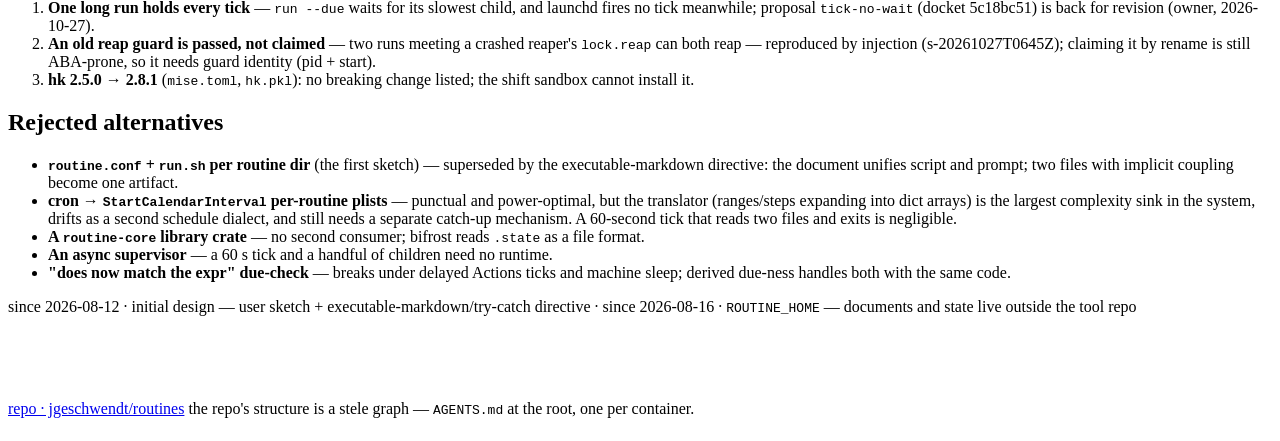
==== commit 64e9515d: "deps: hotswap 9a6b0d0 — reload login-loaded agents past the managed launch constraint The post-swap " ====
--- a/docs/index.html
+++ b/docs/index.html
@@ -326,7 +326,7 @@
         <tr data-verb="pause"><td class="table-mono">pause &lt;name&gt; [reason…]</td><td>hold the routine off the tick in <code class="code">.state/&lt;name&gt;/paused</code>: <code class="code">run --due</code> passes it over, journalled <code class="code">&lt;name&gt;@paused</code> in <code class="code">tick.log</code>, and health reports it <code class="code">paused</code>, never red; <code class="code">run &lt;name&gt;</code> still runs it. Pausing again restamps the time and reason; the marker's presence is the pause, whatever it holds</td></tr>
         <tr data-verb="resume"><td class="table-mono">resume &lt;name&gt;</td><td>lift the pause and stamp <code class="code">.state/&lt;name&gt;/resumed</code>; due-ness is derived, so a fire the pause covered runs once on the next tick, and health counts <code class="code">stale</code> from the resume; a routine that is not paused is left as it is</td></tr>
         <tr data-verb="setup"><td class="table-mono">setup [--remove]</td><td>aliases <code class="code">install</code> · <code class="code">uninstall</code>; <code class="code">hotswap::ensure</code> first — the latest release installed when none is, <code class="code">~/.local/bin/routine</code> linked through <code class="code">current</code>, the upgrade agent <code class="code">dev.gigantic.routines.upgrade</code> written, loaded or reloaded by hotswap alone — then write and load the tick on that link, reloading it when its plist changed. The tick never runs the binary that ran setup, so a checkout's <code class="code">cargo run -- setup</code> wires the installed release, its own plist rendered until the next swap reruns the release's setup. <code class="code">--remove</code> boots the tick out, deletes it and the link, and <code class="code">hotswap::forget</code> drops the upgrade agent, the layout and the record</tr>
-        <tr data-verb="upgrade"><td class="table-mono">upgrade [--check | --back | --retry]</td><td><code class="code">hotswap::upgrade</code>: packslip installs the release, hotswap repoints <code class="code">current</code>; the drain refuses while any routine holds its <code class="code">lock/</code> (setup's reload and the tick's kickstart would kill it), then <code class="code">routine setup</code>, a kickstart of the tick, and <code class="code">routine status</code> as the smoke probe, 120 s a step — green settles, red rolls back. Exits 0 green or settled, 1 red or refused, 2 unable to try. Off mise: the release before this one bumps mise, then drains; a refused drain strands the host on the new binary through mise's shim, and the next tick's <code class="code">upgrade</code>, run through that shim, lays out every version mise holds, makes the running one current and moves the upgrade agent onto the link before its own drain; its setup moves the tick at the swap. A red first swap rolls back onto mise's copy of the old release with <code class="code">mise use -g packslip:jgeschwendt/routines@&lt;V&gt;</code> first, so its setup's shim runs it; the next release moves the host again. mise's dirs are left alone; once no version on disk predates hotswap, an upgrade says to run <code class="code">mise unuse -g packslip:jgeschwendt/routines</code></td></tr>
+        <tr data-verb="upgrade"><td class="table-mono">upgrade [--check | --back | --retry]</td><td><code class="code">hotswap::upgrade</code>: packslip installs the release, hotswap repoints <code class="code">current</code>; the drain refuses while any routine holds its <code class="code">lock/</code> (setup's reload and the tick's restart would kill it), then <code class="code">routine setup</code>, the tick's restart, and <code class="code">routine status</code> as the smoke probe, 120 s a step — green settles, red rolls back. The restart is decided when the step runs: a tick launchd loaded at login carries a managed launch constraint that a swapped binary violates, and only a bootout, a wait until <code class="code">launchctl print</code> fails, then a bootstrap from the plist path <code class="code">print</code> names (five tries, 2 s apart) drops it, so a tick whose print shows <code class="code">managed LWCR</code> and is not disabled is reloaded that way, and any other is kickstarted. The upgrade agent's own reload waiter does the same whenever its print shows the constraint. Exits 0 green or settled, 1 red or refused, 2 unable to try. Off mise: the release before this one bumps mise, then drains; a refused drain strands the host on the new binary through mise's shim, and the next tick's <code class="code">upgrade</code>, run through that shim, lays out every version mise holds, makes the running one current and moves the upgrade agent onto the link before its own drain; its setup moves the tick at the swap. A red first swap rolls back onto mise's copy of the old release with <code class="code">mise use -g packslip:jgeschwendt/routines@&lt;V&gt;</code> first, so its setup's shim runs it; the next release moves the host again. mise's dirs are left alone; once no version on disk predates hotswap, an upgrade says to run <code class="code">mise unuse -g packslip:jgeschwendt/routines</code></td></tr>
         <tr data-verb="sync-ci"><td class="table-mono">sync-ci</td><td>(re)write <code class="code">./.github/workflows/routines.yaml</code> in the invoking repo</td></tr>
       </tbody>
     </table>
